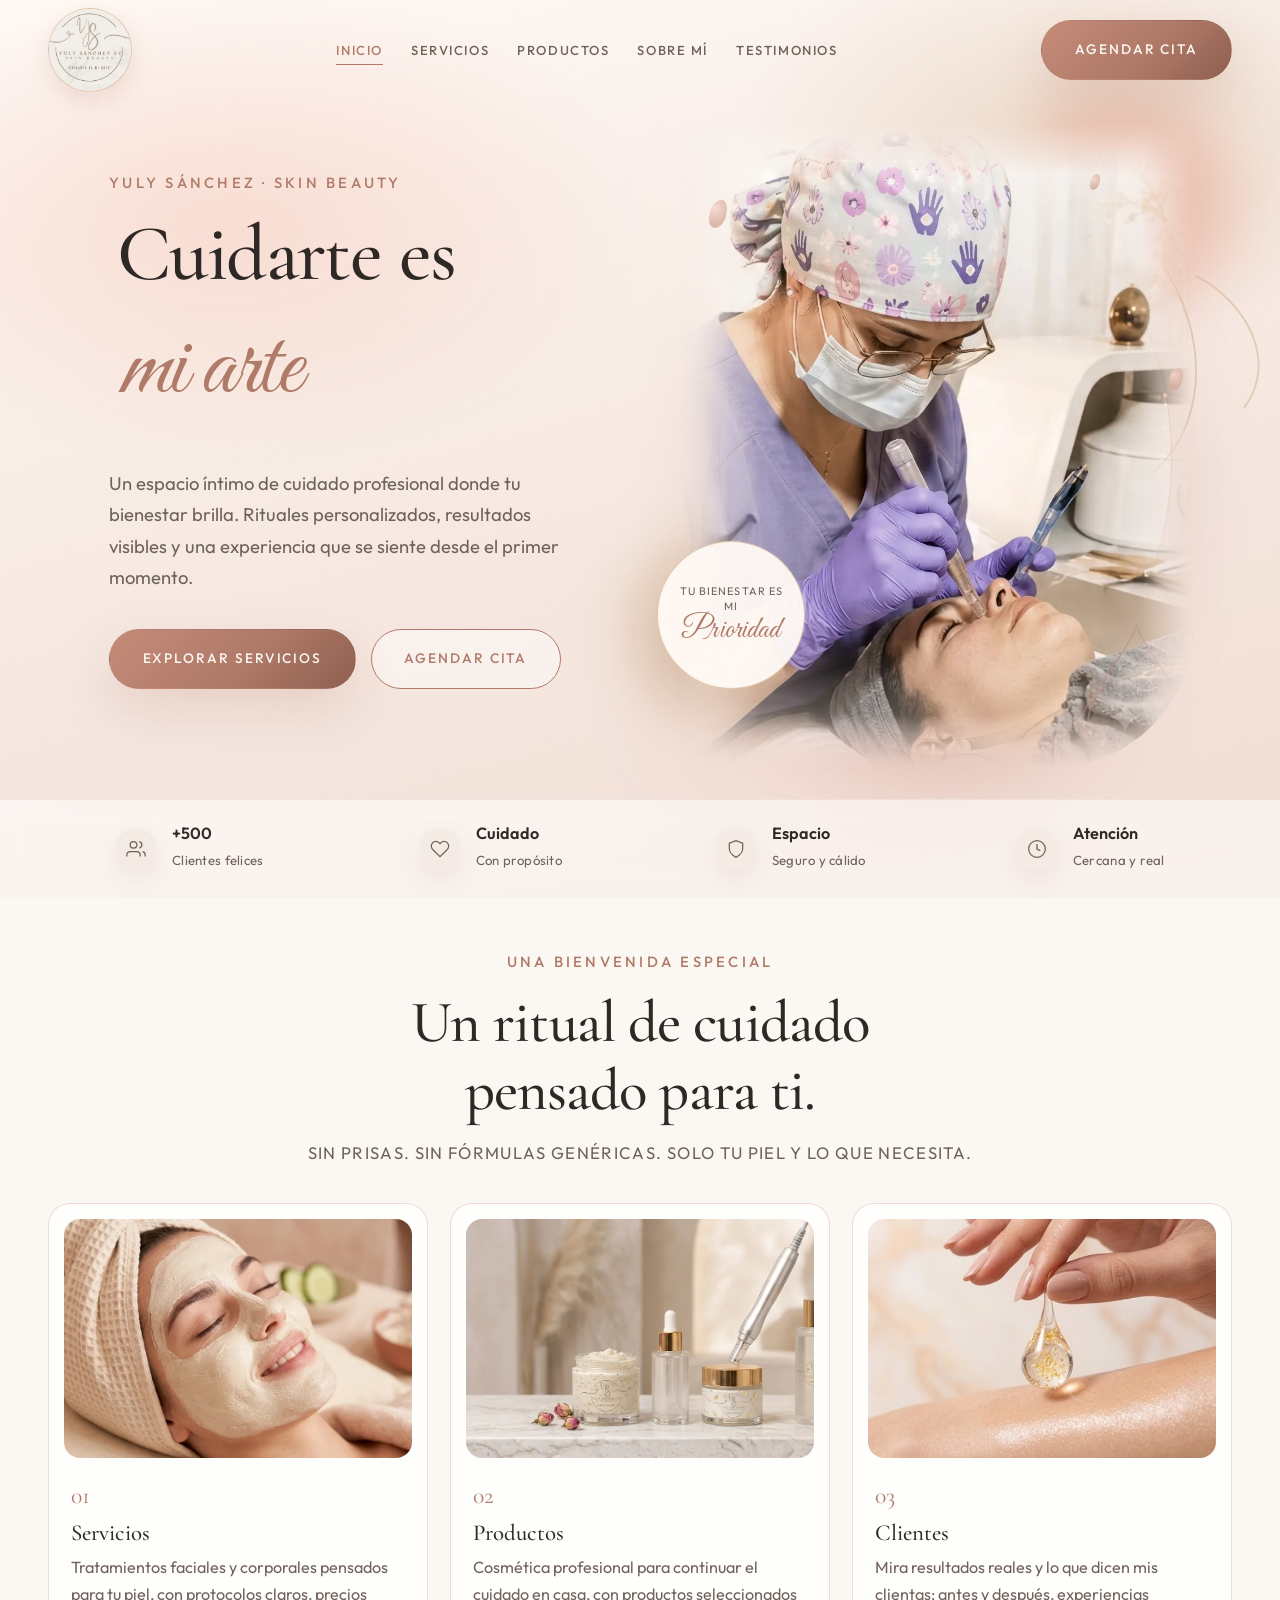
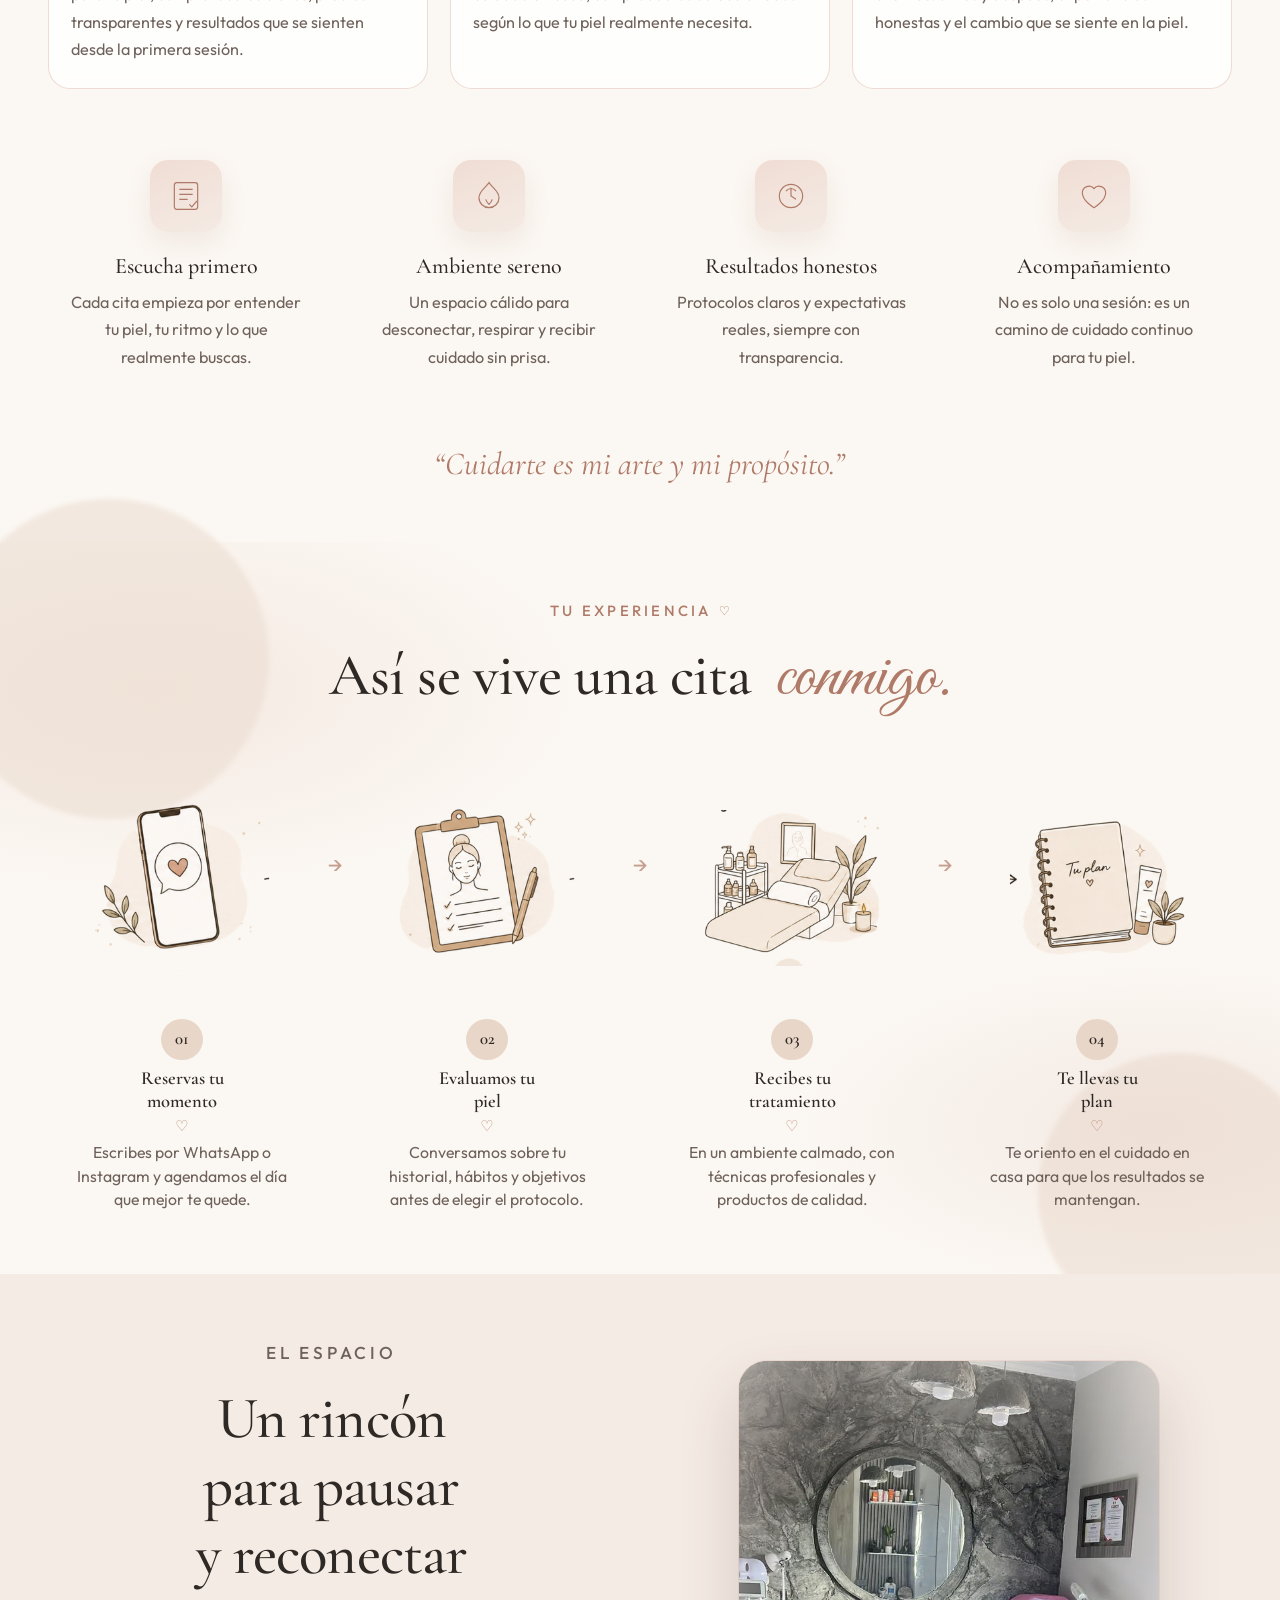
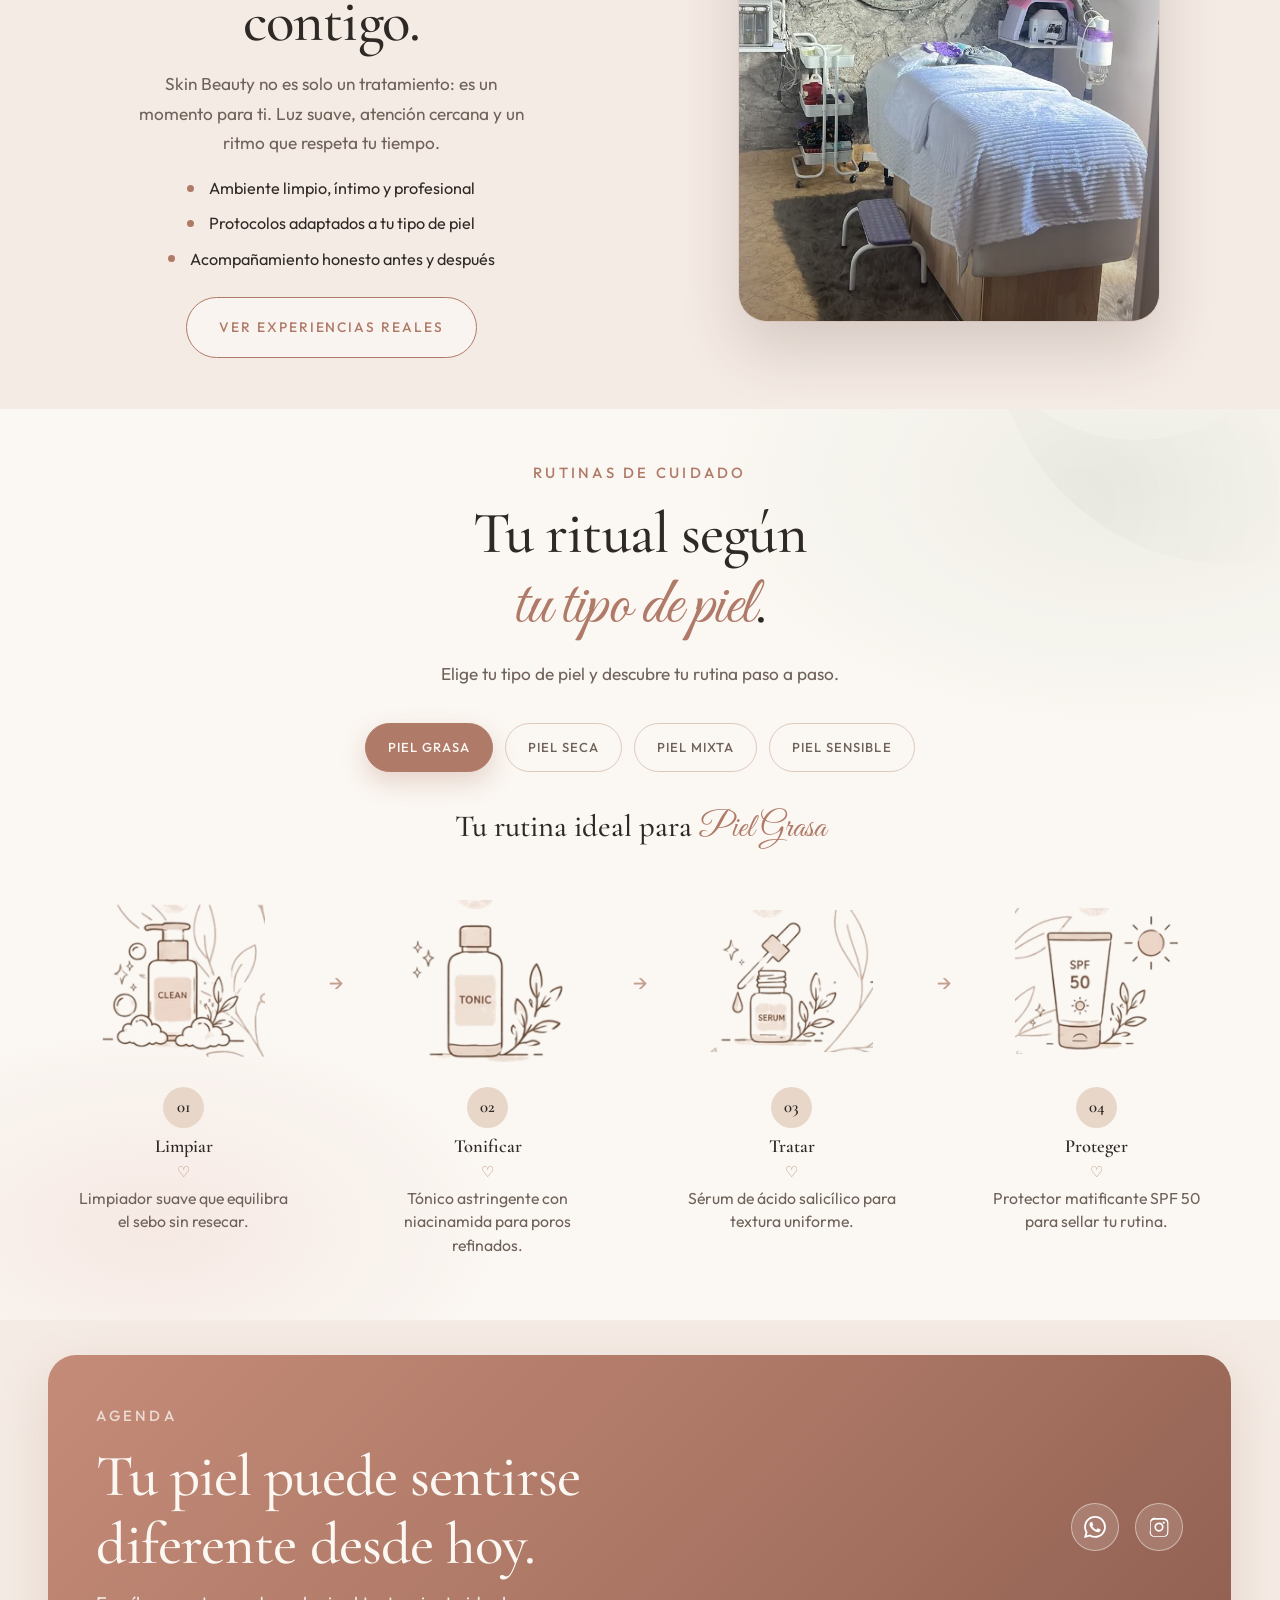
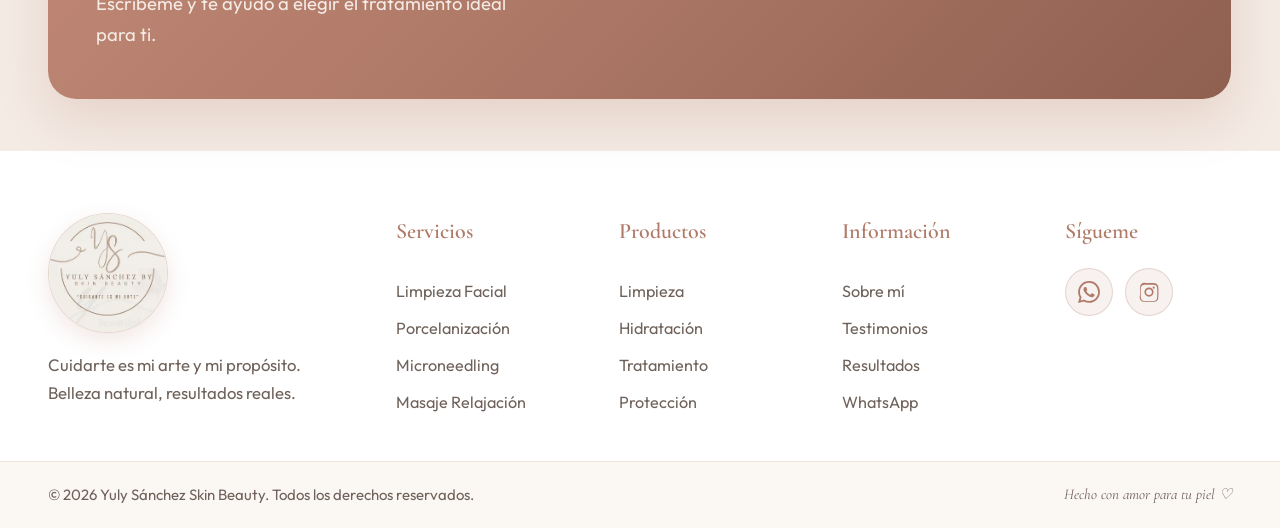
==== index.html @ f935b3af "Quita Avène del catálogo y reserva solo por WhatsApp o Instagram. Co-authored-by: Cursor <cursoragen" ====
<!DOCTYPE html>
<html lang="es">
<head>
  <meta charset="UTF-8" />
  <meta name="viewport" content="width=device-width, initial-scale=1.0" />
  <title>Yuly Sánchez Skin Beauty</title>
  <meta name="description" content="Cuida tu piel, resalta tu belleza natural. Tratamientos profesionales y productos de skincare en Medellín." />
  <link rel="icon" type="image/png" href="assets/brand/favicon.png" />
  <link rel="apple-touch-icon" href="assets/brand/favicon.png" />
  <link rel="preconnect" href="https://fonts.googleapis.com" />
  <link rel="preconnect" href="https://fonts.gstatic.com" crossorigin />
  <link href="https://fonts.googleapis.com/css2?family=Cormorant+Garamond:ital,wght@0,400;0,500;0,600;0,700;1,400;1,500;1,600&family=Great+Vibes&family=Outfit:wght@300;400;500;600&display=swap" rel="stylesheet" />
  <link rel="stylesheet" href="styles.css" />
</head>
<body data-active-page="inicio">
  <!-- NAV -->
  <header class="header" id="header">
    <div class="container header__inner">
      <a href="#inicio" class="logo" aria-label="Yuly Sánchez by Skin Beauty">
        <span class="logo__circle">
          <img class="logo__img" src="assets/brand/logo-ys.webp" alt="Yuly Sánchez by Skin Beauty — Cuidarte es mi arte" width="220" height="220" />
        </span>
      </a>

      <nav class="nav" id="nav" aria-label="Principal">
        <a href="#inicio" data-nav="inicio" class="is-active">Inicio</a>
        <a href="#servicios" data-nav="servicios">Servicios</a>
        <a href="#productos" data-nav="productos">Productos</a>
        <a href="#sobre-mi" data-nav="sobre-mi">Sobre mí</a>
        <a href="#testimonios" data-nav="testimonios">Testimonios</a>
      </nav>

      <a href="https://wa.link/ms8v5z" class="btn btn--primary header__cta" target="_blank" rel="noopener noreferrer">Agendar cita</a>

      <button class="nav-toggle" id="navToggle" aria-label="Abrir menú" aria-expanded="false">
        <span></span><span></span><span></span>
      </button>
    </div>
  </header>

  <main>
    <!-- INICIO (solo bienvenida) -->
    <section class="hero page-panel is-active" id="inicio" data-page="inicio">
      <div class="hero__bg" aria-hidden="true"></div>
      <div class="container hero__grid">
        <div class="hero__content reveal">
          <p class="eyebrow">Yuly Sánchez · Skin Beauty</p>
          <h1>Cuidarte es<br /><em class="hero__script">mi arte</em></h1>
          <p class="hero__lead">
            Un espacio íntimo de cuidado profesional donde tu bienestar
            brilla. Rituales personalizados, resultados visibles y una
            experiencia que se siente desde el primer momento.
          </p>
          <div class="hero__actions">
            <a href="#servicios" class="btn btn--primary" data-nav="servicios">Explorar servicios</a>
            <a href="https://wa.link/ms8v5z" class="btn btn--outline" target="_blank" rel="noopener noreferrer">Agendar cita</a>
          </div>
        </div>
        <div class="hero__visual reveal reveal--delay">
          <div class="hero__orb hero__orb--1" aria-hidden="true"></div>
          <div class="hero__orb hero__orb--2" aria-hidden="true"></div>
          <div class="hero__glow" aria-hidden="true"></div>
          <div class="hero__frame">
            <img
              src="assets/inicio/hero-tratamiento.webp"
              alt="Tratamiento facial profesional en Skin Beauty"
              width="900"
              height="1100"
            />
            <div class="hero__fade" aria-hidden="true"></div>
            <div class="hero__shine" aria-hidden="true"></div>
            <div class="hero__floral" aria-hidden="true"></div>
          </div>
          <div class="hero__float-card">
            <span>Tu bienestar es mi</span>
            <strong>Prioridad</strong>
          </div>
          <span class="hero__petal hero__petal--1" aria-hidden="true"></span>
          <span class="hero__petal hero__petal--2" aria-hidden="true"></span>
          <span class="hero__petal hero__petal--3" aria-hidden="true"></span>
          <span class="hero__petal hero__petal--4" aria-hidden="true"></span>
        </div>
      </div>

      <div class="trust-bar">
        <div class="container trust-bar__grid">
          <div class="trust-item">
            <span class="trust-item__icon" aria-hidden="true">
              <svg viewBox="0 0 24 24" fill="none" stroke="currentColor" stroke-width="1.5"><path d="M17 21v-2a4 4 0 0 0-4-4H5a4 4 0 0 0-4 4v2"/><circle cx="9" cy="7" r="4"/><path d="M23 21v-2a4 4 0 0 0-3-3.87M16 3.13a4 4 0 0 1 0 7.75"/></svg>
            </span>
            <div>
              <strong>+500</strong>
              <span>Clientes felices</span>
            </div>
          </div>
          <div class="trust-item">
            <span class="trust-item__icon" aria-hidden="true">
              <svg viewBox="0 0 24 24" fill="none" stroke="currentColor" stroke-width="1.5"><path d="M20.84 4.61a5.5 5.5 0 0 0-7.78 0L12 5.67l-1.06-1.06a5.5 5.5 0 0 0-7.78 7.78l1.06 1.06L12 21.23l7.78-7.78 1.06-1.06a5.5 5.5 0 0 0 0-7.78z"/></svg>
            </span>
            <div>
              <strong>Cuidado</strong>
              <span>Con propósito</span>
            </div>
          </div>
          <div class="trust-item">
            <span class="trust-item__icon" aria-hidden="true">
              <svg viewBox="0 0 24 24" fill="none" stroke="currentColor" stroke-width="1.5"><path d="M12 22s8-4 8-10V5l-8-3-8 3v7c0 6 8 10 8 10z"/></svg>
            </span>
            <div>
              <strong>Espacio</strong>
              <span>Seguro y cálido</span>
            </div>
          </div>
          <div class="trust-item">
            <span class="trust-item__icon" aria-hidden="true">
              <svg viewBox="0 0 24 24" fill="none" stroke="currentColor" stroke-width="1.5"><circle cx="12" cy="12" r="10"/><path d="M12 6v6l4 2"/></svg>
            </span>
            <div>
              <strong>Atención</strong>
              <span>Cercana y real</span>
            </div>
          </div>
        </div>
      </div>
    </section>

    <!-- INICIO: bienvenida / valores -->
    <section class="section why page-panel is-active" id="promesa" data-page="inicio">
      <div class="container">
        <div class="section__head reveal">
          <p class="eyebrow">Una bienvenida especial</p>
          <h2>Un ritual de cuidado<br />pensado para ti.</h2>
          <p class="section__sub">Sin prisas. Sin fórmulas genéricas. Solo tu piel y lo que necesita.</p>
        </div>

        <div class="home-invite reveal">
          <a href="#servicios" class="home-invite__card" data-nav="servicios">
            <div class="home-invite__media">
              <img src="assets/inicio/card-servicios.webp" alt="Tratamiento facial profesional" loading="lazy" />
            </div>
            <span class="home-invite__label">01</span>
            <h3>Servicios</h3>
            <p>Tratamientos faciales y corporales pensados para tu piel, con protocolos claros, precios transparentes y resultados que se sienten desde la primera sesión.</p>
          </a>
          <a href="#productos" class="home-invite__card" data-nav="productos">
            <div class="home-invite__media">
              <img src="assets/inicio/card-productos.webp" alt="Productos y cosmética profesional" loading="lazy" />
            </div>
            <span class="home-invite__label">02</span>
            <h3>Productos</h3>
            <p>Cosmética profesional para continuar el cuidado en casa, con productos seleccionados según lo que tu piel realmente necesita.</p>
          </a>
          <a href="#testimonios" class="home-invite__card" data-nav="testimonios">
            <div class="home-invite__media">
              <img src="assets/inicio/card-clientes.webp" alt="Resultados y cuidado en la piel de mis clientas" loading="lazy" />
            </div>
            <span class="home-invite__label">03</span>
            <h3>Clientes</h3>
            <p>Mira resultados reales y lo que dicen mis clientas: antes y después, experiencias honestas y el cambio que se siente en la piel.</p>
          </a>
        </div>

        <div class="why__grid">
          <article class="why-card reveal">
            <div class="why-card__icon">
              <svg viewBox="0 0 48 48" fill="none" stroke="currentColor" stroke-width="1.4"><rect x="10" y="8" width="28" height="32" rx="3"/><path d="M16 16h16M16 22h16M16 28h10"/><path d="M28 34l3 3 6-7"/></svg>
            </div>
            <h3>Escucha primero</h3>
            <p>Cada cita empieza por entender tu piel, tu ritmo y lo que realmente buscas.</p>
          </article>
          <article class="why-card reveal">
            <div class="why-card__icon">
              <svg viewBox="0 0 48 48" fill="none" stroke="currentColor" stroke-width="1.4"><path d="M24 8c-4 6-12 10-12 18a12 12 0 0 0 24 0c0-8-8-12-12-18z"/><path d="M20 28c1 3 3 5 4 6 1-1 3-3 4-6"/></svg>
            </div>
            <h3>Ambiente sereno</h3>
            <p>Un espacio cálido para desconectar, respirar y recibir cuidado sin prisa.</p>
          </article>
          <article class="why-card reveal">
            <div class="why-card__icon">
              <svg viewBox="0 0 48 48" fill="none" stroke="currentColor" stroke-width="1.4"><circle cx="24" cy="24" r="14"/><path d="M24 14v10l6 4"/><path d="M18 18c2-2 4-3 6-3s4 1 6 3"/></svg>
            </div>
            <h3>Resultados honestos</h3>
            <p>Protocolos claros y expectativas reales, siempre con transparencia.</p>
          </article>
          <article class="why-card reveal">
            <div class="why-card__icon">
              <svg viewBox="0 0 48 48" fill="none" stroke="currentColor" stroke-width="1.4"><path d="M24 38s-14-8-14-18a8 8 0 0 1 14-5 8 8 0 0 1 14 5c0 10-14 18-14 18z"/></svg>
            </div>
            <h3>Acompañamiento</h3>
            <p>No es solo una sesión: es un camino de cuidado continuo para tu piel.</p>
          </article>
        </div>

        <blockquote class="why__quote reveal">
          “Cuidarte es mi arte y mi propósito.”
        </blockquote>
      </div>
    </section>

    <!-- INICIO: cómo funciona -->
    <section class="section experience page-panel is-active" id="experiencia" data-page="inicio">
      <div class="experience__blob experience__blob--1" aria-hidden="true"></div>
      <div class="experience__blob experience__blob--2" aria-hidden="true"></div>
      <div class="container">
        <div class="experience__head reveal">
          <p class="eyebrow experience__eyebrow">Tu experiencia <span aria-hidden="true">♡</span></p>
          <h2>Así se vive una cita <em class="experience__script">conmigo.</em></h2>
        </div>

        <div class="experience__steps reveal" role="list">
          <article class="experience-step" role="listitem">
            <div class="experience-step__visual">
                  <img src="assets/experiencia/paso-01-reservas.webp?v=8" alt="" loading="lazy" />
            </div>
            <span class="experience-step__num">01</span>
            <h3>Reservas tu momento</h3>
            <span class="experience-step__heart" aria-hidden="true">♡</span>
            <p>Escribes por WhatsApp o Instagram y agendamos el día que mejor te quede.</p>
          </article>

          <div class="experience-step__arrow" aria-hidden="true">→</div>

          <article class="experience-step" role="listitem">
            <div class="experience-step__visual">
                  <img src="assets/experiencia/paso-02-evaluamos.webp?v=8" alt="" loading="lazy" />
            </div>
            <span class="experience-step__num">02</span>
            <h3>Evaluamos tu piel</h3>
            <span class="experience-step__heart" aria-hidden="true">♡</span>
            <p>Conversamos sobre tu historial, hábitos y objetivos antes de elegir el protocolo.</p>
          </article>

          <div class="experience-step__arrow" aria-hidden="true">→</div>

          <article class="experience-step" role="listitem">
            <div class="experience-step__visual">
                  <img src="assets/experiencia/paso-03-tratamiento.webp?v=8" alt="" loading="lazy" />
            </div>
            <span class="experience-step__num">03</span>
            <h3>Recibes tu tratamiento</h3>
            <span class="experience-step__heart" aria-hidden="true">♡</span>
            <p>En un ambiente calmado, con técnicas profesionales y productos de calidad.</p>
          </article>

          <div class="experience-step__arrow" aria-hidden="true">→</div>

          <article class="experience-step" role="listitem">
            <div class="experience-step__visual">
                  <img src="assets/experiencia/paso-04-plan.webp?v=8" alt="" loading="lazy" />
            </div>
            <span class="experience-step__num">04</span>
            <h3>Te llevas tu plan</h3>
            <span class="experience-step__heart" aria-hidden="true">♡</span>
            <p>Te oriento en el cuidado en casa para que los resultados se mantengan.</p>
          </article>
        </div>
      </div>
    </section>

    <!-- INICIO: atmósfera -->
    <section class="section home-atmosphere page-panel is-active" id="atmosfera" data-page="inicio">
      <div class="container home-atmosphere__grid">
        <div class="home-atmosphere__content reveal">
          <p class="eyebrow">El espacio</p>
          <h2>Un rincón para pausar<br />y reconectar contigo.</h2>
          <p>
            Skin Beauty no es solo un tratamiento: es un momento para ti.
            Luz suave, atención cercana y un ritmo que respeta tu tiempo.
          </p>
          <ul class="home-atmosphere__list">
            <li>Ambiente limpio, íntimo y profesional</li>
            <li>Protocolos adaptados a tu tipo de piel</li>
            <li>Acompañamiento honesto antes y después</li>
          </ul>
          <a href="#testimonios" class="btn btn--outline" data-nav="testimonios">Ver experiencias reales</a>
        </div>
        <div class="home-atmosphere__visual reveal">
          <img
            src="assets/inicio/atmosfera-espacio.webp"
            alt="Cabina de tratamientos Skin Beauty"
            loading="lazy"
          />
          <span class="home-atmosphere__fade" aria-hidden="true"></span>
        </div>
      </div>
    </section>

    <!-- INICIO: rutinas por tipo de piel -->
    <section class="section routines page-panel is-active" id="rutinas" data-page="inicio">
      <div class="container">
        <div class="section__head section__head--center reveal">
          <p class="eyebrow">Rutinas de cuidado</p>
          <h2>Tu ritual según<br /><em>tu tipo de piel</em>.</h2>
          <p class="routines__intro">Elige tu tipo de piel y descubre tu rutina paso a paso.</p>
        </div>

        <div class="routine-tabs reveal" role="tablist" aria-label="Tipos de piel" id="routineTabs">
          <button class="routine-tab is-active" type="button" role="tab" id="tab-grasa" aria-controls="panel-grasa" aria-selected="true" data-routine="grasa">Piel grasa</button>
          <button class="routine-tab" type="button" role="tab" id="tab-seca" aria-controls="panel-seca" aria-selected="false" data-routine="seca">Piel seca</button>
          <button class="routine-tab" type="button" role="tab" id="tab-mixta" aria-controls="panel-mixta" aria-selected="false" data-routine="mixta">Piel mixta</button>
          <button class="routine-tab" type="button" role="tab" id="tab-sensible" aria-controls="panel-sensible" aria-selected="false" data-routine="sensible">Piel sensible</button>
        </div>

        <div class="routine-panels" id="routinePanels">
          <div class="routine-panel is-active" id="panel-grasa" role="tabpanel" aria-labelledby="tab-grasa" data-routine="grasa">
            <p class="routine-flow__head">Tu rutina ideal para <em>Piel Grasa</em></p>
            <div class="experience__steps" role="list">
              <article class="experience-step" role="listitem">
                <div class="experience-step__visual">
                  <img src="assets/rutinas/piel-grasa/01-limpiar.webp?v=3" alt="" loading="lazy" />
                </div>
                <span class="experience-step__num">01</span>
                <h3>Limpiar</h3>
                <span class="experience-step__heart" aria-hidden="true">♡</span>
                <p>Limpiador suave que equilibra el sebo sin resecar.</p>
              </article>
              <div class="experience-step__arrow" aria-hidden="true">→</div>
              <article class="experience-step" role="listitem">
                <div class="experience-step__visual">
                  <img src="assets/rutinas/piel-grasa/02-tonificar.webp?v=3" alt="" loading="lazy" />
                </div>
                <span class="experience-step__num">02</span>
                <h3>Tonificar</h3>
                <span class="experience-step__heart" aria-hidden="true">♡</span>
                <p>Tónico astringente con niacinamida para poros refinados.</p>
              </article>
              <div class="experience-step__arrow" aria-hidden="true">→</div>
              <article class="experience-step" role="listitem">
                <div class="experience-step__visual">
                  <img src="assets/rutinas/piel-grasa/03-tratar.webp?v=3" alt="" loading="lazy" />
                </div>
                <span class="experience-step__num">03</span>
                <h3>Tratar</h3>
                <span class="experience-step__heart" aria-hidden="true">♡</span>
                <p>Sérum de ácido salicílico para textura uniforme.</p>
              </article>
              <div class="experience-step__arrow" aria-hidden="true">→</div>
              <article class="experience-step" role="listitem">
                <div class="experience-step__visual">
                  <img src="assets/rutinas/piel-grasa/04-proteger.webp?v=3" alt="" loading="lazy" />
                </div>
                <span class="experience-step__num">04</span>
                <h3>Proteger</h3>
                <span class="experience-step__heart" aria-hidden="true">♡</span>
                <p>Protector matificante SPF 50 para sellar tu rutina.</p>
              </article>
            </div>
          </div>

          <div class="routine-panel" id="panel-seca" role="tabpanel" aria-labelledby="tab-seca" data-routine="seca" hidden>
            <p class="routine-flow__head">Tu rutina ideal para <em>Piel Seca</em></p>
            <div class="experience__steps" role="list">
              <article class="experience-step" role="listitem">
                <div class="experience-step__visual">
                  <img src="assets/rutinas/piel-seca/01-limpiar.webp?v=3" alt="" loading="lazy" />
                </div>
                <span class="experience-step__num">01</span>
                <h3>Limpiar</h3>
                <span class="experience-step__heart" aria-hidden="true">♡</span>
                <p>Limpiador cremoso hidratante para no resecar la piel.</p>
              </article>
              <div class="experience-step__arrow" aria-hidden="true">→</div>
              <article class="experience-step" role="listitem">
                <div class="experience-step__visual">
                  <img src="assets/rutinas/piel-seca/02-tonificar.webp?v=3" alt="" loading="lazy" />
                </div>
                <span class="experience-step__num">02</span>
                <h3>Tonificar</h3>
                <span class="experience-step__heart" aria-hidden="true">♡</span>
                <p>Tónico sin alcohol con aloe vera y glicerina para calmar y reponer.</p>
              </article>
              <div class="experience-step__arrow" aria-hidden="true">→</div>
              <article class="experience-step" role="listitem">
                <div class="experience-step__visual">
                  <img src="assets/rutinas/piel-seca/03-tratar.webp?v=3" alt="" loading="lazy" />
                </div>
                <span class="experience-step__num">03</span>
                <h3>Tratar</h3>
                <span class="experience-step__heart" aria-hidden="true">♡</span>
                <p>Sérum de ácido hialurónico y aceites nutritivos para hidratación profunda.</p>
              </article>
              <div class="experience-step__arrow" aria-hidden="true">→</div>
              <article class="experience-step" role="listitem">
                <div class="experience-step__visual">
                  <img src="assets/rutinas/piel-seca/04-proteger.webp?v=3" alt="" loading="lazy" />
                </div>
                <span class="experience-step__num">04</span>
                <h3>Proteger</h3>
                <span class="experience-step__heart" aria-hidden="true">♡</span>
                <p>Protector solar hidratante con manteca de karité para sellar tu rutina.</p>
              </article>
            </div>
          </div>

          <div class="routine-panel" id="panel-mixta" role="tabpanel" aria-labelledby="tab-mixta" data-routine="mixta" hidden>
            <p class="routine-flow__head">Tu rutina ideal para <em>Piel Mixta</em></p>
            <div class="experience__steps" role="list">
              <article class="experience-step" role="listitem">
                <div class="experience-step__visual">
                  <img src="assets/rutinas/piel-mixta/01-limpiar.webp?v=3" alt="" loading="lazy" />
                </div>
                <span class="experience-step__num">01</span>
                <h3>Limpiar</h3>
                <span class="experience-step__heart" aria-hidden="true">♡</span>
                <p>Limpiador en gel equilibrante que controla el sebo en la zona T sin resecar.</p>
              </article>
              <div class="experience-step__arrow" aria-hidden="true">→</div>
              <article class="experience-step" role="listitem">
                <div class="experience-step__visual">
                  <img src="assets/rutinas/piel-mixta/02-tonificar.webp?v=3" alt="" loading="lazy" />
                </div>
                <span class="experience-step__num">02</span>
                <h3>Tonificar</h3>
                <span class="experience-step__heart" aria-hidden="true">♡</span>
                <p>Tónico astringente ligero con extractos de hamamelis y pepino para refinar los poros.</p>
              </article>
              <div class="experience-step__arrow" aria-hidden="true">→</div>
              <article class="experience-step" role="listitem">
                <div class="experience-step__visual">
                  <img src="assets/rutinas/piel-mixta/03-tratar.webp?v=3" alt="" loading="lazy" />
                </div>
                <span class="experience-step__num">03</span>
                <h3>Tratar</h3>
                <span class="experience-step__heart" aria-hidden="true">♡</span>
                <p>Sérum equilibrante con niacinamida para textura uniforme y control de brillos.</p>
              </article>
              <div class="experience-step__arrow" aria-hidden="true">→</div>
              <article class="experience-step" role="listitem">
                <div class="experience-step__visual">
                  <img src="assets/rutinas/piel-mixta/04-proteger.webp?v=3" alt="" loading="lazy" />
                </div>
                <span class="experience-step__num">04</span>
                <h3>Proteger y equilibrar</h3>
                <span class="experience-step__heart" aria-hidden="true">♡</span>
                <p>Gel-crema fluido hidratante con SPF 30 ligero para un acabado cómodo y matificado.</p>
              </article>
            </div>
          </div>

          <div class="routine-panel" id="panel-sensible" role="tabpanel" aria-labelledby="tab-sensible" data-routine="sensible" hidden>
            <p class="routine-flow__head">Tu rutina ideal para <em>Piel Sensible</em></p>
            <div class="experience__steps" role="list">
              <article class="experience-step" role="listitem">
                <div class="experience-step__visual">
                  <img src="assets/rutinas/piel-sensible/01-limpiar.webp?v=3" alt="" loading="lazy" />
                </div>
                <span class="experience-step__num">01</span>
                <h3>Limpiar</h3>
                <span class="experience-step__heart" aria-hidden="true">♡</span>
                <p>Limpiador en crema suave y calmante que limpia sin alterar la barrera cutánea.</p>
              </article>
              <div class="experience-step__arrow" aria-hidden="true">→</div>
              <article class="experience-step" role="listitem">
                <div class="experience-step__visual">
                  <img src="assets/rutinas/piel-sensible/02-tonificar.webp?v=3" alt="" loading="lazy" />
                </div>
                <span class="experience-step__num">02</span>
                <h3>Tonificar</h3>
                <span class="experience-step__heart" aria-hidden="true">♡</span>
                <p>Tónico suave sin alcohol con manzanilla y agua de rosas para calmar y reequilibrar.</p>
              </article>
              <div class="experience-step__arrow" aria-hidden="true">→</div>
              <article class="experience-step" role="listitem">
                <div class="experience-step__visual">
                  <img src="assets/rutinas/piel-sensible/03-tratar.webp?v=3" alt="" loading="lazy" />
                </div>
                <span class="experience-step__num">03</span>
                <h3>Tratar</h3>
                <span class="experience-step__heart" aria-hidden="true">♡</span>
                <p>Sérum reparador de barrera con ceramidas y alantoína para calmar el enrojecimiento.</p>
              </article>
              <div class="experience-step__arrow" aria-hidden="true">→</div>
              <article class="experience-step" role="listitem">
                <div class="experience-step__visual">
                  <img src="assets/rutinas/piel-sensible/04-proteger.webp?v=3" alt="" loading="lazy" />
                </div>
                <span class="experience-step__num">04</span>
                <h3>Proteger y nutrir</h3>
                <span class="experience-step__heart" aria-hidden="true">♡</span>
                <p>Crema hidratante mineral suave con SPF 30 ligero, sin irritación y con protección.</p>
              </article>
            </div>
          </div>
        </div>
      </div>
    </section>

    <!-- INICIO: cita CTA -->
    <section class="section home-cta page-panel is-active" id="inicio-cita" data-page="inicio">
      <div class="container home-cta__box reveal">
        <div>
          <p class="eyebrow">Agenda</p>
          <h2>Tu piel puede sentirse<br />diferente desde hoy.</h2>
          <p>Escríbeme y te ayudo a elegir el tratamiento ideal para ti.</p>
        </div>
        <div class="home-cta__actions">
          <a
            href="https://wa.link/ms8v5z"
            class="social-icon social-icon--light"
            target="_blank"
            rel="noopener noreferrer"
            aria-label="WhatsApp 322 395 9876"
          >
            <svg viewBox="0 0 24 24" aria-hidden="true"><path fill="currentColor" d="M20.52 3.48A11.86 11.86 0 0 0 12.04 0C5.5 0 .16 5.34.16 11.9c0 2.1.55 4.15 1.6 5.96L0 24l6.3-1.65a11.9 11.9 0 0 0 5.74 1.46h.01c6.54 0 11.88-5.34 11.88-11.9 0-3.18-1.24-6.17-3.41-8.43ZM12.05 21.8h-.01a9.9 9.9 0 0 1-5.04-1.38l-.36-.21-3.74.98 1-3.64-.24-.37a9.86 9.86 0 0 1-1.51-5.26c0-5.45 4.44-9.88 9.9-9.88 2.64 0 5.13 1.03 7 2.9a9.82 9.82 0 0 1 2.9 6.99c0 5.45-4.44 9.87-9.9 9.87Zm5.42-7.4c-.3-.15-1.76-.87-2.03-.97-.27-.1-.47-.15-.67.15-.2.3-.77.97-.94 1.17-.17.2-.35.22-.64.07-.3-.15-1.25-.46-2.38-1.47-.88-.78-1.47-1.75-1.64-2.04-.17-.3-.02-.46.13-.6.13-.13.3-.35.44-.52.15-.17.2-.3.3-.5.1-.2.05-.37-.02-.52-.08-.15-.67-1.61-.92-2.2-.24-.58-.49-.5-.67-.51h-.57c-.2 0-.52.07-.8.37-.27.3-1.04 1.02-1.04 2.48s1.07 2.88 1.22 3.08c.15.2 2.1 3.2 5.08 4.49.71.3 1.26.49 1.69.62.71.23 1.36.2 1.87.12.57-.09 1.76-.72 2.01-1.41.25-.7.25-1.29.17-1.41-.07-.13-.27-.2-.57-.35Z"/></svg>
          </a>
          <a
            href="https://www.instagram.com/yulysanchez_skinbeauty?igsh=NTQxcW8ybnJldWpq"
            class="social-icon social-icon--light"
            target="_blank"
            rel="noopener noreferrer"
            aria-label="Instagram"
          >
            <svg viewBox="0 0 24 24" aria-hidden="true"><path fill="currentColor" d="M12 2.2c3.2 0 3.6 0 4.9.1 1.2.1 1.9.2 2.4.4.6.2 1 .5 1.5 1 .4.4.7.9 1 1.5.2.5.4 1.2.4 2.4.1 1.3.1 1.7.1 4.9s0 3.6-.1 4.9c-.1 1.2-.2 1.9-.4 2.4-.2.6-.5 1-1 1.5-.4.4-.9.7-1.5 1-.5.2-1.2.4-2.4.4-1.3.1-1.7.1-4.9.1s-3.6 0-4.9-.1c-1.2-.1-1.9-.2-2.4-.4-.6-.2-1-.5-1.5-1-.4-.4-.7-.9-1-1.5-.2-.5-.4-1.2-.4-2.4C2.2 15.6 2.2 15.2 2.2 12s0-3.6.1-4.9c.1-1.2.2-1.9.4-2.4.2-.6.5-1 1-1.5.4-.4.9-.7 1.5-1 .5-.2 1.2-.4 2.4-.4C8.4 2.2 8.8 2.2 12 2.2Zm0 1.8c-3.2 0-3.5 0-4.8.1-1 .1-1.6.2-1.9.4-.5.2-.8.4-1.1.7-.3.3-.5.6-.7 1.1-.2.4-.3.9-.4 1.9-.1 1.2-.1 1.6-.1 4.8s0 3.5.1 4.8c.1 1 .2 1.6.4 1.9.2.5.4.8.7 1.1.3.3.6.5 1.1.7.4.2.9.3 1.9.4 1.2.1 1.6.1 4.8.1s3.5 0 4.8-.1c1-.1 1.6-.2 1.9-.4.5-.2.8-.4 1.1-.7.3-.3.5-.6.7-1.1.2-.4.3-.9.4-1.9.1-1.2.1-1.6.1-4.8s0-3.5-.1-4.8c-.1-1-.2-1.6-.4-1.9-.2-.5-.4-.8-.7-1.1-.3-.3-.6-.5-1.1-.7-.4-.2-.9-.3-1.9-.4-1.2-.1-1.6-.1-4.8-.1Zm0 3.1a5 5 0 1 1 0 10 5 5 0 0 1 0-10Zm0 8.2a3.2 3.2 0 1 0 0-6.4 3.2 3.2 0 0 0 0 6.4Zm6.3-8.4a1.2 1.2 0 1 1-2.3 0 1.2 1.2 0 0 1 2.3 0Z"/></svg>
          </a>
        </div>
      </div>
    </section>

    <!-- SERVICIOS -->
    <section class="section services page-panel" id="servicios" data-page="servicios">
      <div class="container">
        <div class="section__head section__head--center reveal">
          <p class="eyebrow">Servicios</p>
          <h2>Tu piel, <em>mi especialidad</em>.</h2>
          <p class="section__sub">Elige el tratamiento ideal para tu piel.</p>
        </div>

        <div class="services-carousel reveal" id="servicesCarousel">
          <button class="services-carousel__nav services-carousel__nav--prev" type="button" aria-label="Anterior">‹</button>

          <div class="services-carousel__viewport">
            <div class="services-carousel__track" id="servicesTrack">
              <article class="service-card" data-index="0">
                <div class="service-card__media">
                  <img src="assets/servicios/limpieza-facial-profunda.webp" alt="Limpieza Facial Profunda" loading="lazy" />
                </div>
                <div class="service-card__body">
                  <h3>Limpieza Facial Profunda</h3>
                  <p>Ideal para desobstruir poros, renovar y equilibrar el rostro. Incluye extracción cuidadosa, limpieza a profundidad e hidratación final para dejar la piel más limpia, fresca y cómoda desde la primera sesión.</p>
                  <span class="service-card__price">$80.000</span>
                </div>
              </article>

              <article class="service-card" data-index="1">
                <div class="service-card__media service-card__media--gallery" data-gallery>
                  <div class="service-card__gallery">
                    <img class="is-active" src="assets/servicios/limpieza-premium-resultado-1.webp" alt="Resultados Limpieza Facial Premium 1" loading="lazy" />
                    <img src="assets/servicios/limpieza-premium-resultado-2.webp" alt="Resultados Limpieza Facial Premium 2" loading="lazy" />
                  </div>
                </div>
                <div class="service-card__body">
                  <h3>Limpieza Facial Premium</h3>
                  <p>Un protocolo premium de limpieza, hidratación y glow pensado para pieles que buscan un resultado más visible. Combina cuidado profundo con activos que aportan luminosidad, suavidad y una sensación de piel renovada y radiante.</p>
                  <span class="service-card__price">$130.000</span>
                </div>
              </article>

              <article class="service-card" data-index="2">
                <div class="service-card__media">
                  <img src="assets/servicios/limpieza-acne.webp" alt="Sesión Limpieza Facial Acné" loading="lazy" />
                </div>
                <div class="service-card__body">
                  <h3>Sesión Limpieza Facial Acné</h3>
                  <p>Especial para pieles con brotes, inflamación o tendencia acneica. Limpia a profundidad, calma la zona, ayuda a mejorar la textura y reduce impurezas sin resecar, respetando el equilibrio natural de tu piel sensible.</p>
                  <span class="service-card__price">$80.000</span>
                </div>
              </article>

              <article class="service-card" data-index="3">
                <div class="service-card__media">
                  <img src="assets/servicios/limpieza-acne-peeling.webp" alt="Limpieza Facial Acné + Peeling" loading="lazy" />
                </div>
                <div class="service-card__body">
                  <h3>Limpieza Facial Acné + Peeling</h3>
                  <p>Limpieza orientada al acné con peeling controlado para atenuar marcas, unificar el tono y refinar la textura. Ideal si buscas una piel más pareja, menos opaca y con una renovación visible de forma progresiva y segura.</p>
                  <span class="service-card__price">$140.000</span>
                </div>
              </article>

              <article class="service-card" data-index="4">
                <div class="service-card__media">
                  <img src="assets/servicios/porcelanizacion-hidrafacial.webp?v=2" alt="Porcelanización con Hidrafacial" loading="lazy" />
                </div>
                <div class="service-card__body">
                  <h3>Porcelanización con Hidrafacial</h3>
                  <p>Hidrafacial + activos premium para un glow inmediato, hidratación profunda y textura más refinada. Perfecta cuando quieres una piel luminosa, suave al tacto y con aspecto porcelanizado desde la misma sesión.</p>
                  <span class="service-card__price">$180.000</span>
                </div>
              </article>

              <article class="service-card" data-index="5">
                <div class="service-card__media">
                  <img src="assets/servicios/microneedling-principio-activo.webp" alt="Microneedling Principio Activo" loading="lazy" />
                </div>
                <div class="service-card__body">
                  <h3>Microneedling Principio Activo</h3>
                  <p>Estimula la renovación celular y potencia la absorción de activos para mejorar firmeza, textura, poros y signos de cansancio. Un tratamiento regenerador ideal si buscas piel más tersa, uniforme y con mejor calidad a mediano plazo.</p>
                  <span class="service-card__price">$150.000</span>
                </div>
              </article>

              <article class="service-card" data-index="6">
                <div class="service-card__media service-card__media--gallery" data-gallery>
                  <div class="service-card__gallery">
                    <img class="is-active" src="assets/servicios/microneedling-pink-glow-1.webp" alt="Microneedling Pink Glow productos" loading="lazy" />
                    <img src="assets/servicios/microneedling-pink-glow-2.webp" alt="Microneedling Pink Glow tratamiento" loading="lazy" />
                  </div>
                </div>
                <div class="service-card__body">
                  <h3>Microneedling Pink Glow</h3>
                  <p>Microneedling potenciado con Pink Glow o esperma de salmón para revitalizar, hidratar en profundidad y devolver luminosidad. Ideal para pieles apagadas que necesitan un boost de glow, frescura y recuperación visible.</p>
                  <span class="service-card__price">$230.000</span>
                </div>
              </article>

              <article class="service-card" data-index="7">
                <div class="service-card__media service-card__media--gallery" data-gallery>
                  <div class="service-card__gallery">
                    <img class="is-active" src="assets/servicios/limpieza-espalda-1.webp" alt="Limpieza Facial Espalda resultado 1" loading="lazy" />
                    <img src="assets/servicios/limpieza-espalda-2.webp" alt="Limpieza Facial Espalda resultado 2" loading="lazy" />
                  </div>
                </div>
                <div class="service-card__body">
                  <h3>Limpieza Facial Espalda</h3>
                  <p>Limpieza profunda de espalda para puntos negros, textura irregular e impurezas acumuladas. Ayuda a descongestionar, suavizar y mejorar el aspecto de la piel en una zona que suele olvidarse en la rutina diaria de cuidado.</p>
                  <span class="service-card__price">$180.000</span>
                </div>
              </article>

              <article class="service-card" data-index="8">
                <div class="service-card__media">
                  <img src="assets/servicios/masaje-relajacion.webp" alt="Masaje Relajación Completo" loading="lazy" />
                </div>
                <div class="service-card__body">
                  <h3>Masaje Relajación Completo</h3>
                  <p>Libera tensión muscular, reduce el estrés y te regala un momento de calma total para cuerpo y mente. Ideal para desconectar, mejorar la circulación y salir con una sensación de bienestar que también se refleja en el rostro.</p>
                  <span class="service-card__price">$100.000</span>
                </div>
              </article>
            </div>
          </div>

          <button class="services-carousel__nav services-carousel__nav--next" type="button" aria-label="Siguiente">›</button>
        </div>

        <div class="section__cta reveal">
          <a href="https://wa.link/ms8v5z" class="btn btn--primary" target="_blank" rel="noopener noreferrer">Agenda tu cita · 322 395 9876</a>
        </div>
      </div>
    </section>

    <!-- PRODUCTOS -->
    <section class="section products page-panel" id="productos" data-page="productos">
      <div class="container">
        <div class="section__head reveal">
          <p class="eyebrow">Catálogo</p>
          <h2>Catálogo de productos.</h2>
          <p class="section__sub">Productos seleccionados · Filtra por categoría</p>
        </div>

        <div class="products__toolbar reveal">
          <div class="filters" role="tablist" aria-label="Filtrar productos">
            <button class="filter is-active" data-filter="todos" type="button">Todos</button>
            <button class="filter" data-filter="limpieza" type="button">Limpieza</button>
            <button class="filter" data-filter="hidratacion" type="button">Hidratación</button>
            <button class="filter" data-filter="tratamiento" type="button">Tratamiento</button>
            <button class="filter" data-filter="proteccion" type="button">Protección</button>
          </div>
          <label class="search">
            <svg viewBox="0 0 24 24" fill="none" stroke="currentColor" stroke-width="1.6" aria-hidden="true"><circle cx="11" cy="11" r="7"/><path d="M20 20l-3-3"/></svg>
            <input type="search" id="productSearch" placeholder="Buscar producto..." />
          </label>
        </div>

        <div class="products__grid" id="productsGrid" aria-live="polite">
          <p class="products__status">Cargando catálogo…</p>
        </div>

        <div class="section__cta reveal">
          <a href="https://wa.link/ms8v5z" class="btn btn--primary" target="_blank" rel="noopener noreferrer">Consultar por WhatsApp</a>
        </div>
      </div>
    </section>

    <!-- SOBRE MÍ -->
    <section class="section about page-panel" id="sobre-mi" data-page="sobre-mi">
      <div class="container about__grid">
        <div class="about__content reveal">
          <p class="eyebrow">Sobre mí</p>
          <h2>Hola, soy <em>Yuly Sánchez</em></h2>
          <p>
            Soy cosmetóloga y cosmiatra, apasionada por el cuidado de la piel y convencida de que una piel sana es el reflejo del amor propio y el bienestar.
          </p>
          <p>
            Elegí esta profesión porque disfruto acompañar a cada persona en el proceso de descubrir la mejor versión de su piel. Para mí, cada tratamiento va más allá de la estética: es un momento de cuidado, confianza y dedicación, donde cada usuario recibe una atención personalizada según sus necesidades.
          </p>
          <p>
            En mi espacio encontrarás un ambiente cálido, tranquilo y profesional, donde podrás desconectarte de la rutina mientras recibes un servicio pensado especialmente para ti.
          </p>
          <p>
            Cuidarte es mi arte, y será un honor acompañarte en el camino hacia una piel más saludable, luminosa y llena de vida.
          </p>
          <div class="about__signature">
            <strong>Yuly Sánchez</strong>
            <span>Cosmetóloga, Cosmiatra</span>
            <span>Skin Beautiful – Cuidarte es mi arte.</span>
          </div>
          <a href="https://www.instagram.com/yulysanchez_skinbeauty?igsh=NTQxcW8ybnJldWpq" class="btn btn--primary" target="_blank" rel="noopener noreferrer">Sígueme</a>
        </div>
        <div class="about__visual reveal">
          <div class="about__frame">
            <img
              src="assets/sobre-mi/yuly-retrato.webp"
              alt="Yuly Sánchez, cosmetóloga y cosmiatra"
              loading="lazy"
            />
          </div>
        </div>
      </div>
    </section>

    <!-- ANTES Y DESPUÉS (en Testimonios) -->
    <section class="section results page-panel" id="resultados" data-page="testimonios">
      <div class="container results__layout">
        <div class="results__copy reveal">
          <p class="eyebrow">Resultados reales</p>
          <h2>Resultados que se ven<br />y se sienten.</h2>
          <p class="results__lead">Casos reales de mis clientas: cada imagen muestra el antes y el después del tratamiento.</p>
        </div>

        <div class="ba-carousel reveal" id="baCarousel">
          <button class="ba-carousel__nav ba-carousel__nav--prev" type="button" aria-label="Resultado anterior">‹</button>

          <div class="ba-carousel__viewport">
            <div class="ba-carousel__track" id="baCarouselTrack">
              <!-- slides generados en script.js -->
            </div>
          </div>

          <button class="ba-carousel__nav ba-carousel__nav--next" type="button" aria-label="Resultado siguiente">›</button>

          <div class="ba-carousel__meta">
            <p class="ba-carousel__counter" id="baCounter" aria-live="polite">1 / 17</p>
            <div class="dots ba-carousel__dots" id="baDots" aria-label="Paginación de resultados"></div>
          </div>
        </div>
      </div>
    </section>

    <!-- TESTIMONIOS -->
    <section class="section testimonials page-panel" id="testimonios" data-page="testimonios">
      <div class="container">
        <div class="section__head reveal">
          <p class="eyebrow">Amor de mis clientas</p>
          <h2>Lo que dicen mis clientas.</h2>
        </div>

        <div class="testimonials__track reveal" id="testimonialsTrack">
          <article class="testimonial-card">
            <div class="testimonial-card__author">
              <span class="stars" aria-label="5 estrellas">★★★★★</span>
              <strong>Laura Gómez</strong>
            </div>
            <p>“Salí de la cita con la piel luminosa y calmada. Yuly es muy profesional y te explica cada paso con cariño. Me sentí en buenas manos desde el primer mensaje.”</p>
          </article>
          <article class="testimonial-card">
            <div class="testimonial-card__author">
              <span class="stars" aria-label="5 estrellas">★★★★★</span>
              <strong>Mariana Restrepo</strong>
            </div>
            <p>“Mi acné mejoró muchísimo. El tratamiento fue cómodo y los resultados se notan en las fotos de antes y después. ¡Totalmente recomendada en Medellín!”</p>
          </article>
          <article class="testimonial-card">
            <div class="testimonial-card__author">
              <span class="stars" aria-label="5 estrellas">★★★★★</span>
              <strong>Valentina Rodríguez</strong>
            </div>
            <p>“Lo que más valoro es la honestidad: me armó un plan realista para mi piel sensible y ahora me veo descansada y con un glow natural hermoso.”</p>
          </article>
          <article class="testimonial-card">
            <div class="testimonial-card__author">
              <span class="stars" aria-label="5 estrellas">★★★★★</span>
              <strong>Camila Osorio</strong>
            </div>
            <p>“Un espacio íntimo, limpio y cálido. El Hydrafacial me dejó la cara suavecita y sin brotes. Ya agendé mi próximo cuidado.”</p>
          </article>
          <article class="testimonial-card">
            <div class="testimonial-card__author">
              <span class="stars" aria-label="5 estrellas">★★★★★</span>
              <strong>Daniela Mejía</strong>
            </div>
            <p>“Llevo años batallando con manchas y por fin veo un cambio de verdad. Yuly es detallada, cariñosa y transmite mucha tranquilidad.”</p>
          </article>
          <article class="testimonial-card">
            <div class="testimonial-card__author">
              <span class="stars" aria-label="5 estrellas">★★★★★</span>
              <strong>Isabella Cárdenas</strong>
            </div>
            <p>“Me recomendó productos que sí funcionan con mi rutina. Mi piel se siente más firme, hidratada y con un brillo sano que me encanta.”</p>
          </article>
        </div>

        <div class="dots" id="testimonialDots" aria-label="Paginación de testimonios">
          <button class="dot is-active" type="button" aria-label="Testimonio 1"></button>
          <button class="dot" type="button" aria-label="Testimonio 2"></button>
          <button class="dot" type="button" aria-label="Testimonio 3"></button>
          <button class="dot" type="button" aria-label="Testimonio 4"></button>
          <button class="dot" type="button" aria-label="Testimonio 5"></button>
          <button class="dot" type="button" aria-label="Testimonio 6"></button>
        </div>
      </div>
    </section>

  </main>

  <!-- FOOTER -->
  <footer class="footer">
    <div class="container footer__grid">
      <div class="footer__brand">
        <a href="#inicio" class="logo logo--footer">
          <span class="logo__circle">
            <img class="logo__img" src="assets/brand/logo-ys.webp" alt="Yuly Sánchez by Skin Beauty" width="220" height="220" />
          </span>
        </a>
        <p>Cuidarte es mi arte y mi propósito. Belleza natural, resultados reales.</p>
      </div>

      <div class="footer__col">
        <h4>Servicios</h4>
        <a href="#servicios">Limpieza Facial</a>
        <a href="#servicios">Porcelanización</a>
        <a href="#servicios">Microneedling</a>
        <a href="#servicios">Masaje Relajación</a>
      </div>
      <div class="footer__col">
        <h4>Productos</h4>
        <a href="#productos">Limpieza</a>
        <a href="#productos">Hidratación</a>
        <a href="#productos">Tratamiento</a>
        <a href="#productos">Protección</a>
      </div>
      <div class="footer__col">
        <h4>Información</h4>
        <a href="#sobre-mi">Sobre mí</a>
        <a href="#testimonios">Testimonios</a>
        <a href="#resultados">Resultados</a>
        <a href="https://wa.link/ms8v5z" target="_blank" rel="noopener noreferrer">WhatsApp</a>
      </div>

      <div class="footer__social">
        <h4>Sígueme</h4>
        <div class="socials">
          <a href="https://wa.link/ms8v5z" class="social-icon" target="_blank" rel="noopener noreferrer" aria-label="WhatsApp">
            <svg viewBox="0 0 24 24" aria-hidden="true"><path fill="currentColor" d="M20.52 3.48A11.86 11.86 0 0 0 12.04 0C5.5 0 .16 5.34.16 11.9c0 2.1.55 4.15 1.6 5.96L0 24l6.3-1.65a11.9 11.9 0 0 0 5.74 1.46h.01c6.54 0 11.88-5.34 11.88-11.9 0-3.18-1.24-6.17-3.41-8.43ZM12.05 21.8h-.01a9.9 9.9 0 0 1-5.04-1.38l-.36-.21-3.74.98 1-3.64-.24-.37a9.86 9.86 0 0 1-1.51-5.26c0-5.45 4.44-9.88 9.9-9.88 2.64 0 5.13 1.03 7 2.9a9.82 9.82 0 0 1 2.9 6.99c0 5.45-4.44 9.87-9.9 9.87Zm5.42-7.4c-.3-.15-1.76-.87-2.03-.97-.27-.1-.47-.15-.67.15-.2.3-.77.97-.94 1.17-.17.2-.35.22-.64.07-.3-.15-1.25-.46-2.38-1.47-.88-.78-1.47-1.75-1.64-2.04-.17-.3-.02-.46.13-.6.13-.13.3-.35.44-.52.15-.17.2-.3.3-.5.1-.2.05-.37-.02-.52-.08-.15-.67-1.61-.92-2.2-.24-.58-.49-.5-.67-.51h-.57c-.2 0-.52.07-.8.37-.27.3-1.04 1.02-1.04 2.48s1.07 2.88 1.22 3.08c.15.2 2.1 3.2 5.08 4.49.71.3 1.26.49 1.69.62.71.23 1.36.2 1.87.12.57-.09 1.76-.72 2.01-1.41.25-.7.25-1.29.17-1.41-.07-.13-.27-.2-.57-.35Z"/></svg>
          </a>
          <a href="https://www.instagram.com/yulysanchez_skinbeauty?igsh=NTQxcW8ybnJldWpq" class="social-icon" target="_blank" rel="noopener noreferrer" aria-label="Instagram">
            <svg viewBox="0 0 24 24" aria-hidden="true"><path fill="currentColor" d="M12 2.2c3.2 0 3.6 0 4.9.1 1.2.1 1.9.2 2.4.4.6.2 1 .5 1.5 1 .4.4.7.9 1 1.5.2.5.4 1.2.4 2.4.1 1.3.1 1.7.1 4.9s0 3.6-.1 4.9c-.1 1.2-.2 1.9-.4 2.4-.2.6-.5 1-1 1.5-.4.4-.9.7-1.5 1-.5.2-1.2.4-2.4.4-1.3.1-1.7.1-4.9.1s-3.6 0-4.9-.1c-1.2-.1-1.9-.2-2.4-.4-.6-.2-1-.5-1.5-1-.4-.4-.7-.9-1-1.5-.2-.5-.4-1.2-.4-2.4C2.2 15.6 2.2 15.2 2.2 12s0-3.6.1-4.9c.1-1.2.2-1.9.4-2.4.2-.6.5-1 1-1.5.4-.4.9-.7 1.5-1 .5-.2 1.2-.4 2.4-.4C8.4 2.2 8.8 2.2 12 2.2Zm0 1.8c-3.2 0-3.5 0-4.8.1-1 .1-1.6.2-1.9.4-.5.2-.8.4-1.1.7-.3.3-.5.6-.7 1.1-.2.4-.3.9-.4 1.9-.1 1.2-.1 1.6-.1 4.8s0 3.5.1 4.8c.1 1 .2 1.6.4 1.9.2.5.4.8.7 1.1.3.3.6.5 1.1.7.4.2.9.3 1.9.4 1.2.1 1.6.1 4.8.1s3.5 0 4.8-.1c1-.1 1.6-.2 1.9-.4.5-.2.8-.4 1.1-.7.3-.3.5-.6.7-1.1.2-.4.3-.9.4-1.9.1-1.2.1-1.6.1-4.8s0-3.5-.1-4.8c-.1-1-.2-1.6-.4-1.9-.2-.5-.4-.8-.7-1.1-.3-.3-.6-.5-1.1-.7-.4-.2-.9-.3-1.9-.4-1.2-.1-1.6-.1-4.8-.1Zm0 3.1a5 5 0 1 1 0 10 5 5 0 0 1 0-10Zm0 8.2a3.2 3.2 0 1 0 0-6.4 3.2 3.2 0 0 0 0 6.4Zm6.3-8.4a1.2 1.2 0 1 1-2.3 0 1.2 1.2 0 0 1 2.3 0Z"/></svg>
          </a>
        </div>
      </div>
    </div>

    <div class="footer__bottom">
      <div class="container footer__bottom-inner">
        <p>© 2026 Yuly Sánchez Skin Beauty. Todos los derechos reservados.</p>
        <p class="footer__love">Hecho con amor para tu piel ♡</p>
      </div>
    </div>
  </footer>

  <div class="img-lightbox" id="imgLightbox" hidden>
    <button class="img-lightbox__backdrop" type="button" aria-label="Cerrar imagen ampliada"></button>
    <div class="img-lightbox__dialog" role="dialog" aria-modal="true" aria-label="Imagen ampliada">
      <button class="img-lightbox__close" type="button" aria-label="Cerrar">×</button>
      <img id="imgLightboxImg" src="" alt="" />
    </div>
  </div>

  <script src="js/products-core.js"></script>
  <script src="script.js"></script>
</body>
</html>
---- styles.css ----
/* ============================================
   Yuly Sánchez Skin Beauty — Design System
   ============================================ */

:root {
  --cream: #fbf7f2;
  --cream-deep: #f4ebe4;
  --beige: #eadfd6;
  --sand: #dcc9bc;
  --terracotta: #b07a68;
  --terracotta-deep: #8f5f50;
  --rose-dust: #d4a99a;
  --blush: #f0ddd4;
  --blush-soft: #f7ebe5;
  --gold: #c9a27a;
  --ink: #2f2926;
  --ink-soft: #6f625b;
  --white: #ffffff;
  --radius: 18px;
  --radius-sm: 12px;
  --radius-lg: 28px;
  --shadow: 0 22px 60px rgba(79, 52, 42, 0.1);
  --shadow-soft: 0 10px 30px rgba(79, 52, 42, 0.07);
  --shadow-glow: 0 20px 50px rgba(176, 122, 104, 0.22);
  --font-serif: "Cormorant Garamond", Georgia, serif;
  --font-sans: "Outfit", system-ui, sans-serif;
  --font-script: "Great Vibes", cursive;
  --header-h: 100px;
  --container: 1320px;
  --ease: cubic-bezier(0.22, 1, 0.36, 1);
}

*,
*::before,
*::after {
  box-sizing: border-box;
  margin: 0;
  padding: 0;
}

html {
  scroll-behavior: smooth;
  scroll-padding-top: calc(var(--header-h) + 12px);
  font-size: 110%;
}

body {
  font-family: var(--font-sans);
  font-weight: 400;
  font-size: 1.05rem;
  color: var(--ink);
  background:
    radial-gradient(ellipse 80% 50% at 10% -10%, rgba(240, 221, 212, 0.7), transparent 55%),
    radial-gradient(ellipse 60% 40% at 100% 0%, rgba(201, 162, 122, 0.18), transparent 50%),
    var(--cream);
  line-height: 1.7;
  -webkit-font-smoothing: antialiased;
  overflow-x: hidden;
}

img {
  display: block;
  max-width: 100%;
  height: auto;
}

a {
  color: inherit;
  text-decoration: none;
}

button,
input,
select,
textarea {
  font: inherit;
  color: inherit;
}

ul {
  list-style: none;
}

.container {
  width: min(var(--container), calc(100% - 5.5rem));
  margin-inline: auto;
}

/* Typography */
.eyebrow {
  font-size: 0.84rem;
  font-weight: 500;
  letter-spacing: 0.22em;
  text-transform: uppercase;
  color: var(--terracotta);
  margin-bottom: 0.85rem;
}

h1,
h2,
h3 {
  font-family: var(--font-serif);
  font-weight: 500;
  line-height: 1.15;
  color: var(--ink);
}

h1 {
  font-size: clamp(3rem, 6.2vw, 5.5rem);
  letter-spacing: -0.02em;
}

h2 {
  font-size: clamp(2.4rem, 4.6vw, 3.9rem);
  letter-spacing: -0.015em;
}

h3 {
  font-size: clamp(1.3rem, 1.65vw, 1.55rem);
}

.section {
  padding: clamp(2.4rem, 4vw, 3.75rem) 0;
  position: relative;
}

.section__head {
  text-align: center;
  max-width: 760px;
  margin: 0 auto 2rem;
}

/* Page panels: solo se ve la sección del menú activo */
.page-panel {
  display: none !important;
}

.page-panel.is-active {
  display: block !important;
}

.hero.page-panel.is-active {
  display: flex !important;
}

/* Páginas del menú (sin hero): espacio bajo el header fijo */
body:not([data-active-page="inicio"]) .section.page-panel.is-active {
  padding-top: calc(var(--header-h) + clamp(1.75rem, 3vw, 2.75rem));
}

body:not([data-active-page="inicio"])
  .section.page-panel.is-active
  ~ .section.page-panel.is-active {
  padding-top: clamp(2rem, 3.5vw, 3rem);
}

.home-invite {
  display: grid;
  grid-template-columns: repeat(3, 1fr);
  gap: 1.25rem;
  margin-bottom: 2.25rem;
  align-items: stretch;
}

.home-invite__card {
  background: rgba(255, 255, 255, 0.8);
  border: 1px solid rgba(212, 169, 154, 0.4);
  border-radius: 22px;
  padding: 0.85rem 0.85rem 1.35rem;
  overflow: hidden;
  transition: transform 0.4s var(--ease), box-shadow 0.4s var(--ease), border-color 0.35s ease;
}

.home-invite__card--text {
  display: flex;
  flex-direction: column;
  justify-content: flex-end;
  min-height: 100%;
  padding: 1.5rem 1.15rem;
  background:
    radial-gradient(ellipse 80% 60% at 20% 15%, rgba(240, 221, 212, 0.7), transparent 55%),
    rgba(255, 255, 255, 0.88);
}

.home-invite__card:hover {
  transform: translateY(-8px);
  box-shadow: var(--shadow-glow);
  border-color: var(--rose-dust);
}

.home-invite__media {
  border-radius: 16px;
  overflow: hidden;
  aspect-ratio: 16 / 11;
  margin-bottom: 1rem;
}

.home-invite__media img {
  width: 100%;
  height: 100%;
  object-fit: cover;
  transition: transform 0.7s var(--ease);
}

.home-invite__card:hover .home-invite__media img {
  transform: scale(1.08);
}

.home-invite__label {
  display: block;
  font-family: var(--font-serif);
  font-size: 1.35rem;
  color: var(--terracotta);
  margin-bottom: 0.25rem;
  padding-inline: 0.4rem;
}

.home-invite__card h3 {
  margin-bottom: 0.4rem;
  padding-inline: 0.4rem;
}

.home-invite__card p {
  font-size: 0.92rem;
  color: var(--ink-soft);
  padding-inline: 0.4rem;
}

/* Home extras */
.process-list {
  display: grid;
  grid-template-columns: repeat(2, 1fr);
  gap: 1.25rem;
  max-width: 920px;
  margin-inline: auto;
}

.process-step {
  display: flex;
  gap: 1rem;
  align-items: flex-start;
  background: rgba(255, 255, 255, 0.7);
  border: 1px solid rgba(217, 203, 192, 0.5);
  border-radius: 18px;
  padding: 1.35rem 1.25rem;
}

.process-step__num {
  font-family: var(--font-serif);
  font-size: 1.6rem;
  color: var(--terracotta);
  line-height: 1;
}

.process-step h3 {
  margin-bottom: 0.35rem;
}

.process-step p {
  font-size: 0.92rem;
  color: var(--ink-soft);
}

.experience {
  position: relative;
  overflow: visible;
  background:
    radial-gradient(ellipse 55% 45% at 12% 20%, rgba(240, 221, 212, 0.55), transparent 60%),
    radial-gradient(ellipse 50% 40% at 90% 80%, rgba(232, 213, 204, 0.4), transparent 55%),
    var(--cream);
}

.experience__blob {
  position: absolute;
  border-radius: 50%;
  pointer-events: none;
  z-index: 0;
  background: rgba(236, 220, 208, 0.55);
  filter: blur(2px);
}

.experience__blob--1 {
  width: min(320px, 42vw);
  height: min(320px, 42vw);
  top: -6%;
  left: -4%;
}

.experience__blob--2 {
  width: min(280px, 36vw);
  height: min(280px, 36vw);
  bottom: -8%;
  right: -3%;
  background: rgba(229, 210, 196, 0.4);
}

.experience .container {
  position: relative;
  z-index: 1;
}

.experience__head {
  text-align: center;
  max-width: 40rem;
  margin: 0 auto 2.5rem;
}

.experience__eyebrow {
  display: inline-flex;
  align-items: center;
  gap: 0.4rem;
  justify-content: center;
}

.experience__eyebrow span {
  font-size: 0.85em;
  letter-spacing: 0;
}

.experience__head h2 {
  margin: 0;
}

.experience__script {
  font-family: var(--font-script);
  font-style: normal;
  font-size: 1.2em;
  color: var(--terracotta);
  margin-left: 0.15em;
}

.experience__steps {
  list-style: none;
  display: grid;
  grid-template-columns: 1fr auto 1fr auto 1fr auto 1fr;
  gap: 0.5rem 0.65rem;
  align-items: start;
  margin: 0;
  padding: 0.25rem 0;
  overflow: visible;
}

.experience-step {
  text-align: center;
  display: flex;
  flex-direction: column;
  align-items: center;
  gap: 0.4rem;
  min-width: 0;
  padding: 0.35rem 0.25rem;
  overflow: visible;
}

.experience-step__visual {
  width: min(100%, 230px);
  height: auto;
  aspect-ratio: 1 / 1;
  display: flex;
  align-items: center;
  justify-content: center;
  margin-bottom: 0.5rem;
  overflow: visible;
  padding: 0.5rem;
  box-sizing: border-box;
  flex-shrink: 0;
}

.experience-step__visual img {
  width: 100%;
  height: auto;
  max-width: 100%;
  max-height: 100%;
  object-fit: contain;
  object-position: center;
  display: block;
}

.experience-step__num {
  display: grid;
  place-items: center;
  width: 2.35rem;
  height: 2.35rem;
  border-radius: 50%;
  background: #e8d7c8;
  color: var(--ink);
  font-family: var(--font-serif);
  font-size: 0.95rem;
  font-weight: 600;
  line-height: 1;
}

.experience-step h3 {
  font-size: clamp(1.05rem, 1.35vw, 1.25rem);
  font-weight: 600;
  margin: 0;
  line-height: 1.2;
  max-width: 12ch;
}

.experience-step__heart {
  color: var(--terracotta);
  font-size: 0.85rem;
  line-height: 1;
  opacity: 0.85;
}

.experience-step p {
  margin: 0;
  font-size: 0.9rem;
  line-height: 1.5;
  color: var(--ink-soft);
  max-width: 22ch;
}

.experience-step__arrow {
  display: grid;
  place-items: center;
  padding-top: 4.5rem;
  color: var(--terracotta);
  font-size: 1.25rem;
  opacity: 0.7;
  list-style: none;
}

@media (max-width: 1024px) {
  .experience__steps {
    grid-template-columns: 1fr 1fr;
    gap: 1.75rem 1.25rem;
  }

  .experience-step__arrow {
    display: none;
  }

  .experience-step p {
    max-width: 28ch;
  }
}

@media (max-width: 600px) {
  .experience__head {
    margin-bottom: 1.75rem;
  }

  .experience__steps {
    grid-template-columns: 1fr;
    gap: 1.6rem;
  }

  .experience-step__visual {
    width: min(100%, 200px);
  }

  .experience-step h3 {
    max-width: none;
  }

  .experience-step p {
    max-width: 32ch;
  }
}

.home-process {
  background: var(--cream);
}

.infografia {
  margin: 0 auto;
  max-width: 1280px;
  border-radius: var(--radius-lg);
  overflow: hidden;
  box-shadow: var(--shadow-soft);
  border: 1px solid rgba(212, 169, 154, 0.35);
  background: #fff;
}

.infografia--large {
  max-width: min(1480px, 100%);
  width: 100%;
  border-radius: var(--radius-lg);
  box-shadow: var(--shadow);
}

.infografia img {
  width: 100%;
  height: auto;
  display: block;
  object-fit: contain;
}

.home-process .container {
  width: min(1480px, calc(100% - 3rem));
}

.home-atmosphere {
  background: var(--cream-deep);
}

.home-atmosphere__grid {
  display: grid;
  grid-template-columns: 1fr 1fr;
  gap: clamp(1.75rem, 4vw, 3.25rem);
  align-items: center;
}

.home-atmosphere__content {
  display: flex;
  flex-direction: column;
  align-items: center;
  text-align: center;
  justify-self: center;
  max-width: 420px;
  width: 100%;
}

.home-atmosphere__content h2 {
  text-wrap: balance;
}

.home-atmosphere__content p {
  color: var(--ink-soft);
  margin: 0.75rem 0 1rem;
  max-width: 400px;
  font-size: 0.98rem;
}

.home-atmosphere__list {
  display: flex;
  flex-direction: column;
  align-items: center;
  gap: 0.45rem;
  margin-bottom: 1.35rem;
  width: 100%;
}

.home-atmosphere__list li {
  position: relative;
  padding-left: 1.25rem;
  color: var(--ink);
  font-size: 0.92rem;
  text-align: left;
  width: fit-content;
  max-width: 100%;
}

.home-atmosphere__list li::before {
  content: "";
  position: absolute;
  left: 0;
  top: 0.55rem;
  width: 7px;
  height: 7px;
  border-radius: 50%;
  background: var(--terracotta);
}

.home-atmosphere__visual {
  position: relative;
  border-radius: 28px;
  overflow: hidden;
  aspect-ratio: 3 / 4;
  max-height: 560px;
  width: min(100%, 420px);
  justify-self: center;
  box-shadow:
    0 28px 60px rgba(79, 52, 42, 0.18),
    0 0 0 1px rgba(212, 169, 154, 0.22);
}

.home-atmosphere__visual img {
  width: 100%;
  height: 100%;
  object-fit: cover;
  object-position: center 40%;
  display: block;
  transform: scale(1.02);
}

.home-atmosphere__fade {
  position: absolute;
  inset: 0;
  pointer-events: none;
  background:
    linear-gradient(180deg, rgba(250, 244, 238, 0.35) 0%, transparent 22%, transparent 62%, rgba(79, 52, 42, 0.28) 100%),
    linear-gradient(90deg, rgba(247, 235, 229, 0.35) 0%, transparent 18%, transparent 82%, rgba(247, 235, 229, 0.35) 100%);
}

.home-for {
  position: relative;
  background:
    radial-gradient(ellipse 55% 45% at 12% 18%, rgba(240, 221, 212, 0.55), transparent 60%),
    radial-gradient(ellipse 45% 40% at 90% 70%, rgba(217, 203, 192, 0.4), transparent 55%),
    var(--cream);
  overflow: hidden;
}

.home-for__swirl {
  position: absolute;
  inset: 0;
  pointer-events: none;
  background:
    url("data:image/svg+xml,%3Csvg xmlns='http://www.w3.org/2000/svg' viewBox='0 0 1200 800' fill='none'%3E%3Cpath d='M-40 180C120 60 280 40 420 120c140 80 220 220 380 240s320-80 460-40' stroke='%23b07a68' stroke-width='1.2' opacity='0.28'/%3E%3Cpath d='M80 620c160-90 300-40 420 20 140 70 260 90 420 40' stroke='%23c9a27a' stroke-width='1' opacity='0.22'/%3E%3C/svg%3E")
    center / cover no-repeat;
  opacity: 0.9;
  z-index: 0;
}

.home-for .container {
  position: relative;
  z-index: 1;
}

.home-for__showcase {
  display: grid;
  grid-template-columns: minmax(0, 1.1fr) minmax(0, 0.9fr);
  gap: clamp(1.75rem, 4vw, 3.5rem);
  align-items: center;
  margin-bottom: 2.25rem;
}

.home-for__copy {
  display: flex;
  flex-direction: column;
  align-items: center;
  text-align: center;
  justify-self: center;
  max-width: 420px;
  width: 100%;
}

.home-for__copy h2 {
  margin-bottom: 1rem;
  text-wrap: balance;
}

.home-for__copy h2 em {
  font-style: italic;
  color: var(--terracotta);
}

.home-for__lead {
  max-width: 26rem;
  color: var(--ink-soft);
  font-size: 1.02rem;
  margin: 0;
}

.home-for__video {
  position: relative;
  width: 100%;
  max-width: 560px;
  justify-self: center;
  aspect-ratio: 16 / 10;
  border-radius: 26px;
  overflow: hidden;
  background: #fff;
  border: 1.5px solid rgba(212, 169, 154, 0.45);
  box-shadow:
    0 18px 40px rgba(79, 52, 42, 0.1),
    inset 0 0 0 1px rgba(255, 255, 255, 0.6);
}

.home-for__video video {
  width: 100%;
  height: 100%;
  object-fit: cover;
  display: block;
  background: #2f2926;
}

.home-cta {
  padding-top: 2rem;
  background: var(--cream-deep);
}

.home-cta__box {
  display: flex;
  flex-wrap: wrap;
  align-items: center;
  justify-content: space-between;
  gap: 1.75rem;
  background: linear-gradient(135deg, #c48b78 0%, #b07a68 45%, #8f5f50 100%);
  color: var(--cream);
  border-radius: var(--radius-lg);
  padding: clamp(1.75rem, 4vw, 2.75rem);
  box-shadow: var(--shadow-glow);
}

.home-cta__box .eyebrow {
  color: rgba(253, 251, 247, 0.8);
}

.home-cta__box h2 {
  color: var(--cream);
  margin-bottom: 0.5rem;
}

.home-cta__box p {
  opacity: 0.9;
  max-width: 420px;
}

.home-cta__actions {
  display: flex;
  flex-wrap: wrap;
  align-items: center;
  gap: 0.9rem;
}

.social-icon {
  width: 48px;
  height: 48px;
  border-radius: 50%;
  display: grid;
  place-items: center;
  color: var(--terracotta);
  background: rgba(176, 122, 104, 0.1);
  border: 1px solid rgba(176, 122, 104, 0.25);
  transition: transform 0.3s var(--ease), background 0.3s ease, color 0.3s ease;
}

.social-icon svg {
  width: 22px;
  height: 22px;
}

.social-icon:hover {
  transform: translateY(-3px) scale(1.05);
  background: var(--terracotta);
  color: #fff;
}

.social-icon--light {
  color: #fff;
  background: rgba(255, 255, 255, 0.14);
  border-color: rgba(255, 255, 255, 0.45);
}

.social-icon--light:hover {
  background: #fff;
  color: var(--terracotta-deep);
}

.btn--on-dark {
  border-color: rgba(253, 251, 247, 0.65);
  color: var(--cream);
}

.btn--on-dark:hover {
  background: var(--cream);
  color: var(--terracotta-deep);
  border-color: var(--cream);
}

.nav a.is-active {
  color: var(--terracotta);
}

.nav a.is-active::after {
  transform: scaleX(1);
  transform-origin: left;
}

.section__head {
  text-align: center;
  max-width: 760px;
  margin: 0 auto 2rem;
}

.section__cta {
  display: flex;
  justify-content: center;
  margin-top: 1.75rem;
}

/* Buttons */
.btn {
  display: inline-flex;
  align-items: center;
  justify-content: center;
  gap: 0.5rem;
  padding: 1rem 1.85rem;
  border-radius: 999px;
  border: 1.5px solid transparent;
  font-size: 0.78rem;
  font-weight: 500;
  letter-spacing: 0.14em;
  text-transform: uppercase;
  cursor: pointer;
  transition: transform 0.35s var(--ease), background 0.35s var(--ease),
    color 0.35s var(--ease), border-color 0.35s var(--ease), box-shadow 0.35s var(--ease);
}

.btn:hover {
  transform: translateY(-3px);
}

.btn--primary {
  background: linear-gradient(135deg, #c48b78 0%, var(--terracotta) 55%, var(--terracotta-deep) 100%);
  color: var(--cream);
  box-shadow: var(--shadow-glow);
}

.btn--primary:hover {
  background: linear-gradient(135deg, var(--terracotta) 0%, var(--terracotta-deep) 100%);
}

.btn--outline {
  background: rgba(255, 255, 255, 0.45);
  border-color: var(--terracotta);
  color: var(--terracotta);
  backdrop-filter: blur(6px);
}

.btn--outline:hover {
  background: var(--terracotta);
  color: var(--cream);
}

.btn--sm {
  padding: 0.7rem 1.15rem;
  font-size: 0.7rem;
}

/* Header */
.header {
  position: fixed;
  inset: 0 0 auto;
  z-index: 100;
  height: var(--header-h);
  transition: background 0.35s var(--ease), box-shadow 0.35s var(--ease),
    backdrop-filter 0.35s var(--ease);
}

.header.is-scrolled {
  background: rgba(251, 247, 242, 0.82);
  backdrop-filter: blur(18px) saturate(1.2);
  box-shadow: 0 1px 0 rgba(176, 122, 104, 0.12), 0 10px 30px rgba(79, 52, 42, 0.04);
}

.header__inner {
  height: 100%;
  display: flex;
  align-items: center;
  justify-content: space-between;
  gap: 1rem;
}

.logo {
  display: flex;
  align-items: center;
  gap: 0.7rem;
  flex-shrink: 0;
}

.logo__circle {
  width: 84px;
  height: 84px;
  border-radius: 50%;
  overflow: hidden;
  display: grid;
  place-items: center;
  background: linear-gradient(145deg, #fffaf6, #f0ddd4);
  border: 1.5px solid rgba(201, 162, 122, 0.55);
  box-shadow:
    0 8px 22px rgba(176, 122, 104, 0.18),
    inset 0 0 0 3px rgba(255, 255, 255, 0.65);
  transition: transform 0.35s var(--ease), box-shadow 0.35s var(--ease);
}

.logo:hover .logo__circle {
  transform: scale(1.06);
  box-shadow: 0 12px 28px rgba(176, 122, 104, 0.28);
}

.logo__img {
  display: block;
  width: 118%;
  height: 118%;
  object-fit: cover;
  object-position: center;
}

.header .logo__img {
  /* crop to circle nicely */
  transform: scale(1.05);
}

.logo--footer .logo__circle {
  width: 120px;
  height: 120px;
  background: #fff;
  border-color: rgba(176, 122, 104, 0.3);
}

.logo--footer .logo__img {
  width: 118%;
  height: 118%;
}

.logo__text {
  display: flex;
  flex-direction: column;
  line-height: 1.1;
}

.logo__text strong {
  font-family: var(--font-serif);
  font-size: 1.05rem;
  font-weight: 600;
}

.logo__text small {
  font-size: 0.68rem;
  letter-spacing: 0.16em;
  text-transform: uppercase;
  color: var(--ink-soft);
}

.nav {
  display: flex;
  align-items: center;
  gap: 1.6rem;
}

.nav a {
  font-size: 0.74rem;
  font-weight: 500;
  letter-spacing: 0.12em;
  text-transform: uppercase;
  color: var(--ink-soft);
  position: relative;
  transition: color 0.25s ease;
}

.nav a::after {
  content: "";
  position: absolute;
  left: 0;
  bottom: -4px;
  width: 100%;
  height: 1px;
  background: var(--terracotta);
  transform: scaleX(0);
  transform-origin: right;
  transition: transform 0.35s var(--ease);
}

.nav a:hover {
  color: var(--terracotta);
}

.nav a:hover::after {
  transform: scaleX(1);
  transform-origin: left;
}

.header__cta {
  flex-shrink: 0;
}

.nav-toggle {
  display: none;
  width: 42px;
  height: 42px;
  border: 0;
  background: transparent;
  cursor: pointer;
  flex-direction: column;
  justify-content: center;
  align-items: center;
  gap: 6px;
}

.nav-toggle span {
  display: block;
  width: 22px;
  height: 1.5px;
  background: var(--ink);
  transition: transform 0.3s var(--ease), opacity 0.3s ease;
}

.nav-toggle.is-open span:nth-child(1) {
  transform: translateY(7.5px) rotate(45deg);
}

.nav-toggle.is-open span:nth-child(2) {
  opacity: 0;
}

.nav-toggle.is-open span:nth-child(3) {
  transform: translateY(-7.5px) rotate(-45deg);
}

/* Hero */
.hero {
  position: relative;
  min-height: auto;
  padding-top: calc(var(--header-h) + 1.25rem);
  display: flex;
  flex-direction: column;
  justify-content: flex-end;
  /* visible: no recortar florituras de la tipografía script del título */
  overflow: visible;
}

.hero__bg {
  position: absolute;
  inset: 0;
  background:
    radial-gradient(ellipse 55% 45% at 18% 25%, rgba(244, 196, 180, 0.45), transparent 60%),
    radial-gradient(ellipse 50% 40% at 85% 15%, rgba(201, 162, 122, 0.28), transparent 55%),
    radial-gradient(ellipse 40% 35% at 70% 80%, rgba(232, 181, 168, 0.25), transparent 60%),
    linear-gradient(165deg, #fff9f5 0%, #f7ebe4 45%, #f0ddd4 100%);
  z-index: -1;
}

.hero__bg::before {
  content: "";
  position: absolute;
  width: 480px;
  height: 480px;
  right: -60px;
  top: 12%;
  background: url("data:image/svg+xml,%3Csvg xmlns='http://www.w3.org/2000/svg' viewBox='0 0 200 200' fill='none' stroke='%23c9a27a' stroke-width='0.8' opacity='0.4'%3E%3Cpath d='M100 20c-10 30-40 50-40 90 0 30 20 50 40 50s40-20 40-50c0-40-30-60-40-90z'/%3E%3Cpath d='M60 70c-20 10-35 35-20 55M140 70c20 10 35 35 20 55M100 40c-15 20-15 40 0 60M100 40c15 20 15 40 0 60'/%3E%3C/svg%3E")
    center / contain no-repeat;
  pointer-events: none;
  animation: floatSoft 8s ease-in-out infinite;
}

.hero__bg::after {
  content: "";
  position: absolute;
  inset: 0;
  background-image: radial-gradient(rgba(176, 122, 104, 0.08) 1px, transparent 1px);
  background-size: 28px 28px;
  opacity: 0.45;
  pointer-events: none;
}

.hero__grid {
  display: grid;
  grid-template-columns: minmax(0, 1fr) minmax(0, 1fr);
  gap: clamp(2.5rem, 6vw, 5rem);
  align-items: center;
  justify-content: center;
  padding-bottom: 1.75rem;
  padding-inline: clamp(0.5rem, 3vw, 2.5rem);
  flex: 1;
  min-height: calc(100vh - var(--header-h) - 7rem);
}

.hero__script {
  font-family: var(--font-script);
  font-style: normal;
  font-weight: 400;
  font-size: 1.25em;
  color: var(--terracotta);
  display: inline-block;
  background: none;
  -webkit-text-fill-color: var(--terracotta);
  animation: softPulse 3.5s ease-in-out infinite;
  /* Great Vibes se sale del caja de texto */
  line-height: 1.28;
  padding: 0.08em 0.35em 0.12em 0.1em;
  margin-inline: -0.05em;
  overflow: visible;
  transform-origin: center center;
}

.hero__content {
  justify-self: center;
  width: 100%;
  max-width: 34rem;
  padding-inline: clamp(0.5rem, 3vw, 1.25rem);
  overflow: visible;
}

.hero__content h1 {
  margin-bottom: 1.25rem;
  color: var(--ink);
  overflow: visible;
  line-height: 1.12;
  padding-inline: 0.1em;
}

.hero__lead {
  max-width: 32rem;
  color: var(--ink-soft);
  font-size: clamp(1.05rem, 1.3vw, 1.2rem);
  margin-bottom: 2rem;
}

.hero__actions {
  display: flex;
  flex-wrap: wrap;
  gap: 0.85rem;
  margin-bottom: 1.75rem;
}

.hero__mini {
  display: flex;
  flex-wrap: wrap;
  gap: 0.85rem;
}

.hero__mini-item {
  display: inline-flex;
  align-items: baseline;
  justify-content: center;
  gap: 0.45rem;
  min-width: 10.5rem;
  padding: 0.8rem 1.55rem;
  border-radius: 999px;
  background: rgba(255, 255, 255, 0.65);
  border: 1px solid rgba(201, 162, 122, 0.35);
  box-shadow: var(--shadow-soft);
  backdrop-filter: blur(8px);
}

.hero__mini-item strong {
  font-family: var(--font-serif);
  font-size: 1.15rem;
  color: var(--terracotta);
  line-height: 1.1;
  white-space: nowrap;
}

.hero__mini-item span {
  font-size: 0.72rem;
  letter-spacing: 0.08em;
  text-transform: uppercase;
  color: var(--ink-soft);
  white-space: nowrap;
}

.hero__visual {
  position: relative;
  isolation: isolate;
  justify-self: center;
  width: 100%;
  max-width: 520px;
}

.hero__orb {
  position: absolute;
  border-radius: 50%;
  filter: blur(28px);
  z-index: -2;
  pointer-events: none;
  animation: floatSoft 7s ease-in-out infinite;
}

.hero__orb--1 {
  width: 220px;
  height: 220px;
  background: rgba(232, 170, 150, 0.55);
  top: -4%;
  right: -8%;
}

.hero__orb--2 {
  width: 180px;
  height: 180px;
  background: rgba(201, 162, 122, 0.4);
  bottom: 8%;
  left: -10%;
  animation-delay: 1.2s;
}

.hero__glow {
  position: absolute;
  inset: 8% 4% 4% 8%;
  border-radius: 50%;
  border: 1.5px solid rgba(201, 162, 122, 0.5);
  box-shadow:
    0 0 0 14px rgba(240, 221, 212, 0.4),
    0 30px 80px rgba(176, 122, 104, 0.28);
  z-index: -1;
  animation: floatSoft 9s ease-in-out infinite;
}

.hero__frame {
  position: relative;
  border-radius: 32px 32px 140px 32px;
  overflow: hidden;
  aspect-ratio: 4 / 5;
  box-shadow: var(--shadow), 0 0 0 1px rgba(255, 255, 255, 0.5) inset;
  -webkit-mask-image:
    linear-gradient(to right, transparent 0%, #000 10%, #000 90%, transparent 100%),
    linear-gradient(to bottom, transparent 0%, #000 8%, #000 92%, transparent 100%);
  -webkit-mask-composite: source-in;
  mask-image:
    linear-gradient(to right, transparent 0%, #000 10%, #000 90%, transparent 100%),
    linear-gradient(to bottom, transparent 0%, #000 8%, #000 92%, transparent 100%);
  mask-composite: intersect;
}

.hero__frame img {
  width: 100%;
  height: 100%;
  object-fit: cover;
  object-position: center 28%;
  animation: kenBurns 18s ease-in-out infinite alternate;
}

.hero__fade {
  position: absolute;
  inset: 0;
  pointer-events: none;
  z-index: 1;
  background:
    linear-gradient(90deg, rgba(247, 235, 228, 0.72) 0%, transparent 16%, transparent 84%, rgba(247, 235, 228, 0.55) 100%),
    linear-gradient(180deg, rgba(255, 249, 245, 0.5) 0%, transparent 18%, transparent 80%, rgba(240, 221, 212, 0.58) 100%);
}

.hero__shine {
  position: absolute;
  inset: 0;
  z-index: 2;
  background: linear-gradient(
    120deg,
    transparent 30%,
    rgba(255, 255, 255, 0.28) 48%,
    transparent 62%
  );
  transform: translateX(-120%);
  animation: shineSweep 6s ease-in-out infinite;
  pointer-events: none;
}

.hero__floral {
  position: absolute;
  inset: auto -8% -6% auto;
  width: 38%;
  aspect-ratio: 1;
  background: url("data:image/svg+xml,%3Csvg xmlns='http://www.w3.org/2000/svg' viewBox='0 0 120 120' fill='none' stroke='%23b07a68' stroke-width='1' opacity='0.5'%3E%3Cpath d='M60 10c-8 22-30 36-30 62a30 30 0 0 0 60 0c0-26-22-40-30-62z'/%3E%3Cpath d='M40 48c-12 8-18 22-10 34M80 48c12 8 18 22 10 34'/%3E%3C/svg%3E")
    center / contain no-repeat;
  pointer-events: none;
}

.hero__float-card {
  position: absolute;
  left: -4%;
  bottom: 12%;
  width: 148px;
  height: 148px;
  border-radius: 50%;
  background: rgba(255, 250, 246, 0.94);
  border: 1.5px solid rgba(201, 162, 122, 0.55);
  display: flex;
  flex-direction: column;
  align-items: center;
  justify-content: center;
  text-align: center;
  padding: 1rem;
  box-shadow: var(--shadow);
  animation: floatSoft 5.5s ease-in-out infinite;
  z-index: 3;
}

.hero__float-card span {
  font-size: 0.62rem;
  letter-spacing: 0.1em;
  text-transform: uppercase;
  color: var(--ink-soft);
  line-height: 1.3;
}

.hero__float-card strong {
  font-family: var(--font-script);
  font-size: 1.7rem;
  font-weight: 400;
  color: var(--terracotta);
  line-height: 1;
  margin-top: 0.2rem;
}

.hero__petal {
  position: absolute;
  width: 18px;
  height: 28px;
  background: radial-gradient(circle at 30% 30%, #f6d5cb, #d4a99a 70%);
  border-radius: 70% 30% 70% 30%;
  opacity: 0.8;
  filter: blur(0.2px);
  animation: petalFloat 7s ease-in-out infinite;
  pointer-events: none;
  z-index: 2;
}

.hero__petal--1 {
  top: 12%;
  left: 6%;
}

.hero__petal--2 {
  top: 38%;
  right: 2%;
  width: 14px;
  height: 22px;
  animation-delay: 1.4s;
}

.hero__petal--3 {
  bottom: 18%;
  left: 10%;
  width: 12px;
  height: 18px;
  animation-delay: 2.6s;
}

.hero__petal--4 {
  top: 8%;
  right: 18%;
  width: 10px;
  height: 16px;
  animation-delay: 0.8s;
}

@keyframes petalFloat {
  0%,
  100% {
    transform: translateY(0) rotate(12deg);
  }
  50% {
    transform: translateY(-18px) rotate(-8deg);
  }
}

@keyframes softPulse {
  0%,
  100% {
    transform: scale(1);
  }
  50% {
    transform: scale(1.02);
  }
}

@keyframes shineSweep {
  0%,
  35% {
    transform: translateX(-120%);
  }
  55%,
  100% {
    transform: translateX(120%);
  }
}

/* Trust bar */
.trust-bar {
  background: rgba(255, 255, 255, 0.55);
  border-top: 1px solid rgba(176, 122, 104, 0.12);
  backdrop-filter: blur(14px);
  padding: 1.35rem 0;
}

.trust-bar__grid {
  display: grid;
  grid-template-columns: repeat(4, 1fr);
  gap: 1rem;
}

.trust-item {
  display: flex;
  align-items: center;
  gap: 0.85rem;
  justify-content: center;
}

.trust-item__icon {
  width: 42px;
  height: 42px;
  border-radius: 50%;
  background: var(--cream-deep);
  color: var(--terracotta);
  display: grid;
  place-items: center;
  flex-shrink: 0;
}

.trust-item__icon svg {
  width: 20px;
  height: 20px;
}

.trust-item strong {
  display: block;
  font-size: 0.92rem;
  font-weight: 600;
  line-height: 1.2;
}

.trust-item span {
  font-size: 0.75rem;
  color: var(--ink-soft);
  letter-spacing: 0.02em;
}

/* Why */
.why {
  background: var(--cream);
}

.why__grid {
  display: grid;
  grid-template-columns: repeat(4, 1fr);
  gap: 1.5rem;
}

.why-card {
  text-align: center;
  padding: 1.75rem 1.25rem;
}

.why-card__icon {
  width: 72px;
  height: 72px;
  margin: 0 auto 1.25rem;
  border-radius: 18px;
  background: linear-gradient(160deg, var(--blush), var(--cream-deep));
  color: var(--terracotta);
  display: grid;
  place-items: center;
  transition: transform 0.45s var(--ease);
}

.why-card:hover .why-card__icon {
  transform: translateY(-4px) scale(1.04);
}

.why-card__icon svg {
  width: 40px;
  height: 40px;
}

.why-card h3 {
  margin-bottom: 0.55rem;
  font-size: 1.25rem;
}

.why-card p {
  font-size: 0.92rem;
  color: var(--ink-soft);
}

.why__quote {
  margin-top: 2rem;
  text-align: center;
  font-family: var(--font-serif);
  font-style: italic;
  font-size: clamp(1.35rem, 2.5vw, 1.85rem);
  color: var(--terracotta);
}

/* Services */
.services {
  background:
    radial-gradient(ellipse 55% 40% at 50% 0%, rgba(240, 221, 212, 0.45), transparent 55%),
    linear-gradient(180deg, var(--cream-deep) 0%, var(--cream) 100%);
  overflow: hidden;
}

.section__sub {
  margin-top: 0.85rem;
  color: var(--ink-soft);
  font-size: 0.95rem;
  letter-spacing: 0.08em;
  text-transform: uppercase;
}

.section__head h2 em {
  font-family: var(--font-script);
  font-style: normal;
  font-size: 1.15em;
  color: var(--terracotta);
}

.services-carousel {
  position: relative;
  display: block;
  margin: 1.5rem 0 2rem;
  padding-inline: 0.25rem;
}

.services-carousel__viewport {
  position: relative;
  height: 900px;
  perspective: 1400px;
  overflow: visible;
}

.services-carousel__track {
  position: relative;
  width: 100%;
  height: 100%;
  transform-style: preserve-3d;
}

.service-card {
  position: absolute;
  top: 50%;
  left: 50%;
  width: min(340px, 82vw);
  height: auto;
  min-height: 0;
  display: flex;
  flex-direction: column;
  background: #fff;
  border-radius: 26px;
  overflow: hidden;
  box-shadow: 0 22px 48px rgba(79, 52, 42, 0.16);
  border: 1px solid rgba(212, 169, 154, 0.28);
  transform-style: preserve-3d;
  transition:
    transform 0.65s var(--ease),
    opacity 0.45s ease,
    filter 0.45s ease,
    box-shadow 0.45s ease,
    z-index 0s;
  cursor: pointer;
  user-select: none;
}

.service-card__media {
  overflow: hidden;
  height: 360px;
  flex: 0 0 auto;
  background: var(--blush-soft);
  position: relative;
}

.service-card__media img {
  width: 100%;
  height: 100%;
  object-fit: contain;
  object-position: center;
  display: block;
  transition: transform 0.7s var(--ease);
}

.service-card__gallery {
  position: absolute;
  inset: 0;
}

.service-card__gallery img {
  position: absolute;
  inset: 0;
  width: 100%;
  height: 100%;
  object-fit: contain;
  object-position: center;
  opacity: 0;
  transform: scale(1.03);
  transition: opacity 0.7s ease, transform 1.1s var(--ease);
}

.service-card__gallery img.is-active {
  opacity: 1;
  transform: scale(1);
  z-index: 1;
}

.service-card__body {
  display: flex;
  flex-direction: column;
  gap: 0.45rem;
  padding: 1.1rem 1.25rem 1.15rem;
  text-align: left;
  background: #fff;
  flex: 0 0 auto;
}

.service-card__body h3 {
  font-family: var(--font-serif);
  font-size: 1.35rem;
  font-weight: 600;
  margin: 0;
  line-height: 1.2;
  color: var(--ink);
}

.service-card__body p {
  font-size: 1rem;
  line-height: 1.45;
  color: var(--ink-soft);
  margin: 0;
  display: -webkit-box;
  -webkit-line-clamp: 5;
  -webkit-box-orient: vertical;
  overflow: hidden;
}

.service-card__price {
  display: block;
  margin-top: 0.45rem;
  padding-top: 0;
  font-family: var(--font-serif);
  font-size: 2rem;
  font-weight: 600;
  color: var(--terracotta);
  letter-spacing: 0.01em;
}

.service-card.is-active {
  z-index: 5;
  box-shadow:
    0 28px 60px rgba(176, 122, 104, 0.28),
    0 0 0 1px rgba(176, 122, 104, 0.18);
}

.service-card.is-active .service-card__media img {
  transform: scale(1.05);
}

.services-carousel__nav {
  position: absolute;
  top: 50%;
  transform: translateY(-50%);
  width: 44px;
  height: 44px;
  border-radius: 50%;
  border: 1px solid var(--sand);
  background: rgba(255, 255, 255, 0.92);
  color: var(--terracotta);
  font-size: 1.6rem;
  line-height: 1;
  cursor: pointer;
  z-index: 20;
  box-shadow: 0 8px 20px rgba(79, 52, 42, 0.12);
  transition: background 0.3s ease, transform 0.3s var(--ease), border-color 0.3s ease;
}

.services-carousel__nav--prev {
  left: max(0.35rem, env(safe-area-inset-left));
}

.services-carousel__nav--next {
  right: max(0.35rem, env(safe-area-inset-right));
}

.services-carousel__nav:hover {
  background: var(--terracotta);
  border-color: var(--terracotta);
  color: var(--cream);
  transform: translateY(-50%) scale(1.06);
}

.section__cta {
  text-align: center;
  margin-top: 1rem;
}

/* Products */
.products {
  background: var(--cream);
}

.products__toolbar {
  display: flex;
  flex-wrap: wrap;
  align-items: center;
  justify-content: space-between;
  gap: 1rem;
  margin-bottom: 2rem;
}

.filters {
  display: flex;
  flex-wrap: wrap;
  gap: 0.5rem;
}

.filter {
  border: 1px solid var(--sand);
  background: transparent;
  color: var(--ink-soft);
  padding: 0.55rem 1.05rem;
  border-radius: 999px;
  font-size: 0.72rem;
  font-weight: 500;
  letter-spacing: 0.1em;
  text-transform: uppercase;
  cursor: pointer;
  transition: all 0.3s var(--ease);
}

.filter:hover,
.filter.is-active {
  background: var(--terracotta);
  border-color: var(--terracotta);
  color: var(--cream);
}

.search {
  display: flex;
  align-items: center;
  gap: 0.55rem;
  background: var(--white);
  border: 1px solid var(--sand);
  border-radius: 999px;
  padding: 0.55rem 1rem;
  min-width: min(260px, 100%);
}

.search svg {
  width: 18px;
  height: 18px;
  color: var(--ink-soft);
  flex-shrink: 0;
}

.search input {
  border: 0;
  outline: 0;
  background: transparent;
  width: 100%;
  font-size: 0.9rem;
}

.products__grid {
  display: grid;
  grid-template-columns: repeat(4, minmax(0, 1fr));
  gap: 1.2rem;
  justify-items: center;
}

.products__status {
  grid-column: 1 / -1;
  text-align: center;
  color: var(--ink-soft);
  padding: 2rem 1rem;
  width: 100%;
}

.product-card {
  position: relative;
  width: 100%;
  max-width: 270px;
  background: transparent;
  border-radius: var(--radius);
  overflow: visible;
  box-shadow: none;
  perspective: 1000px;
  min-height: 560px;
  cursor: pointer;
  transition: opacity 0.35s ease;
}

.product-card.is-hidden {
  display: none;
}

.product-card__inner {
  position: relative;
  width: 100%;
  height: 100%;
  min-height: 560px;
  transform-style: preserve-3d;
  transition: transform 0.7s var(--ease);
}

.product-card.is-flipped .product-card__inner {
  transform: rotateY(180deg);
}

.product-card__face {
  position: absolute;
  inset: 0;
  border-radius: var(--radius);
  background: var(--white);
  box-shadow: var(--shadow-soft);
  backface-visibility: hidden;
  -webkit-backface-visibility: hidden;
  overflow: hidden;
}

.product-card__face--front {
  display: flex;
  flex-direction: column;
}

.product-card__media {
  flex: 0 0 auto;
  height: 310px;
  display: grid;
  place-items: center;
  padding: 1.2rem 0.9rem 0.55rem;
  background: linear-gradient(180deg, #faf6f3 0%, #fff 100%);
}

.product-card__media img {
  max-width: 100%;
  max-height: 275px;
  width: auto;
  height: auto;
  object-fit: contain;
}

.product-card__face--back {
  transform: rotateY(180deg);
  display: flex;
  flex-direction: column;
  justify-content: center;
  gap: 0.65rem;
  padding: 1.35rem 1.2rem;
  background: linear-gradient(165deg, #fff 0%, #f7ebe5 100%);
}

.product-card__face--back strong {
  font-family: var(--font-serif);
  font-size: 1.15rem;
  color: var(--terracotta-deep);
}

.product-card__face--back ul {
  display: grid;
  gap: 0.45rem;
}

.product-card__face--back li {
  position: relative;
  padding-left: 0.95rem;
  font-size: 0.86rem;
  line-height: 1.4;
  color: var(--ink-soft);
}

.product-card__face--back li::before {
  content: "";
  position: absolute;
  left: 0;
  top: 0.45rem;
  width: 6px;
  height: 6px;
  border-radius: 50%;
  background: var(--terracotta);
}

.product-card:hover .product-card__face--front {
  box-shadow: var(--shadow);
}

.product-card__body {
  padding: 1rem 1rem 1.25rem;
  display: flex;
  flex-direction: column;
  flex: 1;
  min-height: 0;
}

.product-card__brand {
  display: block;
  font-size: 0.72rem;
  color: var(--ink-soft);
  margin-bottom: 0.2rem;
}

.product-card__cat {
  font-size: 0.68rem;
  letter-spacing: 0.14em;
  text-transform: uppercase;
  color: var(--terracotta);
}

.product-card__body h3 {
  font-size: 0.98rem;
  margin: 0.35rem 0 0.6rem;
  line-height: 1.35;
  min-height: 3.2em;
}

.product-card__meta {
  display: flex;
  align-items: baseline;
  gap: 0.65rem;
  flex-wrap: wrap;
  margin-top: auto;
}

.price {
  font-weight: 600;
  font-size: 1.05rem;
}

.price--old {
  font-weight: 400;
  font-size: 0.88rem;
  color: var(--ink-soft);
  text-decoration: line-through;
}

.product-card__note {
  margin-top: 0.55rem;
  font-size: 0.72rem;
  font-style: italic;
  color: var(--terracotta);
}

.product-card__badge {
  position: absolute;
  top: 12px;
  left: 12px;
  z-index: 3;
  background: #c45c6a;
  color: #fff;
  font-size: 0.68rem;
  font-weight: 600;
  letter-spacing: 0.04em;
  padding: 0.3rem 0.55rem;
  border-radius: 999px;
  pointer-events: none;
}

.product-card__badge--new {
  background: #d4a017;
  color: #2f2723;
  left: 12px;
  right: auto;
}

/* Routines — layout suelto, mismo sistema visual que Experiencia */
.routines {
  position: relative;
  overflow: hidden;
  background:
    radial-gradient(ellipse 55% 45% at 88% 8%, rgba(201, 214, 197, 0.28), transparent 60%),
    radial-gradient(ellipse 50% 40% at 12% 90%, rgba(229, 183, 177, 0.22), transparent 55%),
    var(--cream);
}

.routines::before {
  content: "";
  position: absolute;
  inset: -8% -4% auto auto;
  width: min(420px, 55vw);
  height: min(420px, 55vw);
  background: radial-gradient(ellipse at 40% 40%, rgba(47, 41, 38, 0.06), transparent 62%);
  mask-image: url("data:image/svg+xml,%3Csvg xmlns='http://www.w3.org/2000/svg' viewBox='0 0 200 200'%3E%3Cpath fill='%23000' d='M170 20c-18 22-48 34-78 28-22-4-40-18-52-36 8 42 36 76 74 90 28 10 58 8 84-6-10-24-18-50-28-76z'/%3E%3C/svg%3E");
  mask-size: contain;
  mask-repeat: no-repeat;
  opacity: 0.55;
  pointer-events: none;
  z-index: 0;
}

.routines .container {
  position: relative;
  z-index: 1;
}

.section__head--center {
  text-align: center;
  max-width: 36rem;
  margin-inline: auto;
}

.routines__intro {
  margin: 0.9rem auto 1.6rem;
  max-width: 28rem;
  color: var(--ink-soft);
  font-size: 0.98rem;
  line-height: 1.55;
  text-align: center;
}

.routine-tabs {
  display: flex;
  flex-wrap: wrap;
  justify-content: center;
  gap: 0.65rem;
  margin-bottom: 2rem;
}

.routine-tab {
  border: 1px solid var(--sand);
  background: transparent;
  color: var(--ink-soft);
  padding: 0.7rem 1.25rem;
  border-radius: 999px;
  font-size: 0.74rem;
  font-weight: 500;
  letter-spacing: 0.08em;
  text-transform: uppercase;
  cursor: pointer;
  transition:
    background 0.45s var(--ease),
    border-color 0.45s var(--ease),
    color 0.45s var(--ease),
    box-shadow 0.45s var(--ease),
    transform 0.45s var(--ease);
}

.routine-tab:hover {
  border-color: var(--terracotta);
  color: var(--terracotta);
  transform: translateY(-2px);
}

.routine-tab.is-active {
  background: var(--terracotta);
  border-color: var(--terracotta);
  color: var(--cream);
  box-shadow: 0 10px 24px rgba(176, 122, 104, 0.28);
}

.routine-panels {
  position: relative;
  max-width: 1180px;
  margin-inline: auto;
  min-height: 0;
}

.routine-panel {
  display: block;
  opacity: 0;
  transform: translateY(14px);
  pointer-events: none;
  transition:
    opacity 0.42s var(--ease),
    transform 0.55s var(--ease);
  background: transparent;
  border: 0;
  border-radius: 0;
  box-shadow: none;
  padding: 0;
}

.routine-panel.is-active {
  opacity: 1;
  transform: translateY(0);
  pointer-events: auto;
}

.routine-panel.is-leaving {
  opacity: 0;
  transform: translateY(-10px);
  pointer-events: none;
}

.routine-panel.is-entering {
  opacity: 0;
  transform: translateY(14px);
}

.routine-panel[hidden] {
  display: none !important;
}

.routine-flow__head {
  text-align: center;
  margin: 0 0 1.75rem;
  font-family: var(--font-serif);
  font-size: clamp(1.45rem, 2.4vw, 1.95rem);
  font-weight: 500;
  line-height: 1.25;
  color: var(--ink);
  background: transparent;
  border: 0;
  box-shadow: none;
  padding: 0;
}

.routine-flow__head em {
  font-family: var(--font-script);
  font-style: normal;
  font-size: 1.12em;
  color: var(--terracotta);
}

.routines .experience-step__visual {
  width: min(100%, 180px);
  aspect-ratio: 1;
}

.img-lightbox {
  position: fixed;
  inset: 0;
  z-index: 2000;
  display: grid;
  place-items: center;
  padding: 1.25rem;
}

.img-lightbox[hidden] {
  display: none;
}

.img-lightbox__backdrop {
  position: absolute;
  inset: 0;
  border: 0;
  background: rgba(30, 24, 22, 0.72);
  cursor: pointer;
}

.img-lightbox__dialog {
  position: relative;
  z-index: 1;
  width: min(1100px, 96vw);
  max-height: 92vh;
  padding: 0.75rem;
  border-radius: 18px;
  background: #fff;
  box-shadow: 0 30px 80px rgba(0, 0, 0, 0.28);
  overflow: auto;
}

.img-lightbox__dialog img {
  width: 100%;
  height: auto;
  display: block;
  border-radius: 10px;
}

.img-lightbox__close {
  position: absolute;
  top: 0.55rem;
  right: 0.7rem;
  z-index: 2;
  width: 2.2rem;
  height: 2.2rem;
  border: 0;
  border-radius: 50%;
  background: rgba(47, 41, 38, 0.88);
  color: #fff;
  font-size: 1.4rem;
  line-height: 1;
  cursor: pointer;
}

body.lightbox-open {
  overflow: hidden;
}

/* Before / After — galería de collages completos (sin barra de comparación) */
.results {
  background:
    radial-gradient(ellipse 70% 60% at 80% 20%, rgba(240, 221, 212, 0.55), transparent 60%),
    var(--cream);
}

.results__layout {
  display: grid;
  grid-template-columns: minmax(240px, 0.7fr) minmax(0, 1.3fr);
  gap: clamp(1.75rem, 4vw, 3.5rem);
  align-items: center;
}

.results__copy {
  display: flex;
  flex-direction: column;
  align-items: center;
  text-align: center;
  justify-self: center;
  max-width: 420px;
  width: 100%;
}

.results__copy h2 {
  text-wrap: balance;
}

.results__lead {
  margin-top: 1rem;
  color: var(--ink-soft);
  max-width: 360px;
}

.ba-carousel {
  position: relative;
  width: 100%;
  max-width: 960px;
  justify-self: center;
}

.ba-carousel__viewport {
  overflow: hidden;
  border-radius: var(--radius-lg);
  width: 100%;
}

.ba-carousel__track {
  display: flex;
  align-items: center;
  transition: transform 0.55s var(--ease);
}

.ba-slide {
  flex: 0 0 100%;
  min-width: 100%;
  width: 100%;
  opacity: 0.35;
  transition: opacity 0.45s ease;
  display: flex;
  justify-content: center;
  align-items: center;
  box-sizing: border-box;
  padding: 0.15rem 0;
}

.ba-slide.is-active {
  opacity: 1;
}

/* Imagen pequeña y COMPLETA: nunca se recorta */
.ba-case {
  margin: 0 auto;
  width: fit-content;
  max-width: 100%;
  overflow: visible;
  background: transparent;
  box-shadow: none;
  display: flex;
  justify-content: center;
  align-items: center;
  line-height: 0;
}

.ba-case img {
  display: block;
  width: auto;
  height: auto;
  max-width: min(100%, 780px);
  max-height: 520px;
  object-fit: contain;
  object-position: center;
  background: #faf7f4;
  border-radius: var(--radius-lg);
  box-shadow: var(--shadow), 0 0 0 6px rgba(255, 255, 255, 0.55);
  user-select: none;
  -webkit-user-drag: none;
}

.ba-carousel__nav {
  position: absolute;
  top: 50%;
  transform: translateY(-50%);
  width: 44px;
  height: 44px;
  border-radius: 50%;
  border: 1px solid var(--sand);
  background: rgba(255, 255, 255, 0.9);
  color: var(--terracotta);
  font-size: 1.6rem;
  line-height: 1;
  cursor: pointer;
  z-index: 6;
  transition: background 0.3s ease, transform 0.3s var(--ease), border-color 0.3s ease;
}

.ba-carousel__nav:hover {
  background: var(--terracotta);
  border-color: var(--terracotta);
  color: var(--cream);
  transform: translateY(-50%) scale(1.06);
}

.ba-carousel__nav--prev {
  left: -8px;
}

.ba-carousel__nav--next {
  right: -8px;
}

.ba-carousel__meta {
  display: flex;
  flex-direction: column;
  align-items: center;
  gap: 0.65rem;
  margin-top: 1rem;
}

.ba-carousel__counter {
  margin: 0;
  font-size: 0.78rem;
  letter-spacing: 0.12em;
  text-transform: uppercase;
  color: var(--ink-soft);
}

.ba-carousel__dots {
  display: flex;
  flex-wrap: wrap;
  justify-content: center;
  gap: 0.4rem;
  max-width: 100%;
}

/* About */
.about {
  background: var(--cream-deep);
}

.about__grid {
  display: grid;
  grid-template-columns: 1.1fr 0.9fr;
  gap: clamp(2rem, 4vw, 3.5rem);
  align-items: center;
  max-width: 64rem;
  margin-inline: auto;
  text-align: left;
}

.about__content {
  display: flex;
  flex-direction: column;
}

.about__content h2 {
  margin-bottom: 1.25rem;
}

.about__content h2 em {
  font-style: italic;
  color: var(--terracotta);
}

.about__content p {
  color: var(--ink-soft);
  margin-bottom: 1rem;
  max-width: none;
  margin-inline: 0;
}

.about__signature {
  display: flex;
  flex-direction: column;
  gap: 0.2rem;
  margin: 1.5rem 0 0.5rem;
}

.about__signature strong {
  font-family: var(--font-serif);
  font-size: 1.35rem;
  color: var(--ink);
}

.about__signature span {
  color: var(--ink-soft);
  font-size: 0.95rem;
}

.about__content .btn {
  margin-top: 1.25rem;
  margin-inline: 0;
  align-self: flex-start;
}

.about__visual {
  justify-self: center;
  width: 100%;
}

.about__frame {
  position: relative;
  border-radius: 24px 24px 24px 72px;
  overflow: hidden;
  aspect-ratio: 3 / 4;
  max-height: 560px;
  box-shadow: var(--shadow);
  background: var(--blush-soft);
}

.about__frame img {
  width: 100%;
  height: 100%;
  object-fit: cover;
  object-position: center top;
  display: block;
}

/* Testimonials */
.testimonials {
  background: var(--cream);
}

.testimonials__track {
  display: grid;
  grid-template-columns: repeat(3, 1fr);
  gap: 1.35rem;
}

.testimonial-card {
  background: linear-gradient(180deg, #ffffff 0%, #fff9f6 100%);
  border-radius: var(--radius-lg);
  padding: 1.75rem 1.5rem;
  box-shadow: var(--shadow-soft);
  border: 1px solid rgba(212, 169, 154, 0.35);
  transition: transform 0.4s var(--ease), box-shadow 0.4s var(--ease);
}

.testimonial-card:hover {
  transform: translateY(-6px);
  box-shadow: var(--shadow);
}

.testimonial-card p {
  color: var(--ink-soft);
  font-size: 1rem;
  font-style: italic;
  font-family: var(--font-serif);
  margin-top: 0.85rem;
  min-height: 5.2em;
  line-height: 1.55;
}

.testimonial-card__author {
  display: flex;
  flex-direction: column;
  align-items: flex-start;
  gap: 0.25rem;
}

.testimonial-card__author strong {
  display: block;
  font-size: 1rem;
  font-style: normal;
  font-family: var(--font-sans);
  font-weight: 600;
  color: var(--ink);
}

.testimonial-card__author .stars {
  color: #d4a017;
  letter-spacing: 0.08em;
  font-size: 0.78rem;
  line-height: 1;
}

.dots {
  display: flex;
  justify-content: center;
  gap: 0.5rem;
  margin-top: 2rem;
}

.dot {
  width: 8px;
  height: 8px;
  border-radius: 50%;
  border: 0;
  background: var(--sand);
  cursor: pointer;
  transition: width 0.3s var(--ease), background 0.3s ease;
}

.dot.is-active {
  width: 24px;
  border-radius: 999px;
  background: var(--terracotta);
}

/* Contact */
.contact {
  background: var(--cream);
}

.contact__grid {
  display: grid;
  grid-template-columns: 1.15fr 0.85fr;
  gap: clamp(2rem, 4vw, 3.5rem);
  align-items: start;
}

.contact__lead {
  color: var(--ink-soft);
  margin: -0.5rem 0 1.75rem;
}

.contact-form {
  display: flex;
  flex-direction: column;
  gap: 1rem;
}

.form-row {
  display: grid;
  grid-template-columns: 1fr 1fr;
  gap: 1rem;
}

.contact-form label {
  display: flex;
  flex-direction: column;
  gap: 0.4rem;
  font-size: 0.78rem;
  font-weight: 500;
  letter-spacing: 0.08em;
  text-transform: uppercase;
  color: var(--ink-soft);
}

.contact-form input,
.contact-form select,
.contact-form textarea {
  border: 1px solid var(--sand);
  background: var(--white);
  border-radius: 12px;
  padding: 0.85rem 1rem;
  font-size: 0.95rem;
  letter-spacing: 0;
  text-transform: none;
  font-weight: 400;
  color: var(--ink);
  outline: none;
  transition: border-color 0.25s ease, box-shadow 0.25s ease;
}

.contact-form input:focus,
.contact-form select:focus,
.contact-form textarea:focus {
  border-color: var(--terracotta);
  box-shadow: 0 0 0 3px rgba(142, 111, 94, 0.12);
}

.form-success {
  color: var(--terracotta);
  font-size: 0.95rem;
  margin-top: 0.25rem;
}

.contact__info {
  background: linear-gradient(165deg, var(--cream-deep), var(--blush));
  border-radius: 22px;
  padding: 2rem 1.75rem;
}

.info-block {
  margin-bottom: 1.35rem;
}

.info-block h3 {
  font-family: var(--font-sans);
  font-size: 0.72rem;
  font-weight: 500;
  letter-spacing: 0.14em;
  text-transform: uppercase;
  color: var(--terracotta);
  margin-bottom: 0.25rem;
}

.info-block a,
.info-block p {
  font-size: 1.02rem;
}

.info-block a:hover {
  text-decoration: underline;
}

.contact__map {
  margin-top: 1.5rem;
  border-radius: 14px;
  overflow: hidden;
  aspect-ratio: 16 / 11;
  box-shadow: var(--shadow-soft);
}

.contact__map iframe {
  width: 100%;
  height: 100%;
  border: 0;
  filter: grayscale(0.25) contrast(0.95);
}

/* Footer */
.home-invite__card,
.home-for__card,
.product-card,
.service-item {
  backdrop-filter: blur(8px);
}

.section__head h2 {
  position: relative;
}

.why-card__icon,
.trust-item__icon {
  box-shadow: 0 10px 24px rgba(176, 122, 104, 0.12);
}

.product-card {
  border: 1px solid rgba(212, 169, 154, 0.28);
}

.footer {
  background: #ffffff;
  color: var(--ink);
  padding-top: 3.5rem;
  border-top: 1px solid rgba(176, 122, 104, 0.15);
}

.footer__grid {
  display: grid;
  grid-template-columns: 1.5fr 0.9fr 0.9fr 0.9fr 0.8fr;
  gap: 2rem;
  padding-bottom: 2.5rem;
}

.footer__brand p {
  margin-top: 1rem;
  max-width: 280px;
  font-size: 0.95rem;
  color: var(--ink-soft);
}

.footer__col h4,
.footer__social h4 {
  font-family: var(--font-serif);
  font-size: 1.25rem;
  font-weight: 600;
  margin-bottom: 1rem;
  color: var(--terracotta);
}

.footer__col {
  display: flex;
  flex-direction: column;
  gap: 0.55rem;
}

.footer__col a {
  font-size: 0.92rem;
  color: var(--ink-soft);
  transition: color 0.25s ease;
}

.footer__col a:hover {
  color: var(--terracotta);
}

.footer__social .socials {
  display: flex;
  gap: 0.7rem;
}

.footer__bottom {
  border-top: 1px solid rgba(176, 122, 104, 0.15);
  padding: 1.15rem 0;
  background: #fbf7f2;
}

.footer__bottom-inner {
  display: flex;
  flex-wrap: wrap;
  justify-content: space-between;
  gap: 0.75rem;
  font-size: 0.85rem;
  color: var(--ink-soft);
}

.footer__love {
  font-family: var(--font-serif);
  font-style: italic;
}

/* Reveal animations */
.reveal {
  opacity: 0;
  transform: translateY(24px);
  transition: opacity 0.7s var(--ease), transform 0.7s var(--ease);
}

.reveal.is-visible {
  opacity: 1;
  transform: translateY(0);
}

.reveal--delay {
  transition-delay: 0.15s;
}

/* Animación general al abrir cada sección */
.page-panel.is-active .trust-item,
.page-panel.is-active .home-invite__card,
.page-panel.is-active .why-card,
.page-panel.is-active .experience-step,
.page-panel.is-active .experience__head,
.page-panel.is-active .home-for__card,
.page-panel.is-active .service-item,
.page-panel.is-active .product-card,
.page-panel.is-active .routine-tab,
.page-panel.is-active .testimonial-card,
.page-panel.is-active .info-block,
.page-panel.is-active .services-value,
.page-panel.is-active .filter,
.page-panel.is-active .section__head,
.page-panel.is-active .section__cta,
.page-panel.is-active .why__quote,
.page-panel.is-active .home-cta__box,
.page-panel.is-active .ba-carousel,
.page-panel.is-active .ba-case,
.page-panel.is-active .results__copy,
.page-panel.is-active .experience__head,
.page-panel.is-active .section__head,
.page-panel.is-active .about__content,
.page-panel.is-active .contact__form-wrap,
.page-panel.is-active .contact__info,
.page-panel.is-active .services-aside,
.page-panel.is-active .hero__content,
.page-panel.is-active .hero__visual,
.page-panel.is-active .hero__mini-item {
  animation: riseIn 0.7s var(--ease) both;
}

.page-panel.is-active .trust-item:nth-child(1),
.page-panel.is-active .home-invite__card:nth-child(1),
.page-panel.is-active .why-card:nth-child(1),
.page-panel.is-active .experience-step:nth-child(1),
.page-panel.is-active .experience-step:nth-of-type(1),
.page-panel.is-active .home-for__card:nth-child(1),
.page-panel.is-active .service-item:nth-child(1),
.page-panel.is-active .product-card:nth-child(1),
.page-panel.is-active .routine-tab:nth-child(1),
.page-panel.is-active .testimonial-card:nth-child(1),
.page-panel.is-active .hero__mini-item:nth-child(1) { animation-delay: 0.05s; }

.page-panel.is-active .trust-item:nth-child(2),
.page-panel.is-active .home-invite__card:nth-child(2),
.page-panel.is-active .why-card:nth-child(2),
.page-panel.is-active .experience-step:nth-child(3),
.page-panel.is-active .home-for__card:nth-child(2),
.page-panel.is-active .service-item:nth-child(2),
.page-panel.is-active .product-card:nth-child(2),
.page-panel.is-active .routine-tab:nth-child(2),
.page-panel.is-active .testimonial-card:nth-child(2),
.page-panel.is-active .hero__mini-item:nth-child(2) { animation-delay: 0.12s; }

.page-panel.is-active .trust-item:nth-child(3),
.page-panel.is-active .home-invite__card:nth-child(3),
.page-panel.is-active .why-card:nth-child(3),
.page-panel.is-active .experience-step:nth-child(5),
.page-panel.is-active .home-for__card:nth-child(3),
.page-panel.is-active .service-item:nth-child(3),
.page-panel.is-active .product-card:nth-child(3),
.page-panel.is-active .routine-tab:nth-child(3),
.page-panel.is-active .testimonial-card:nth-child(3),
.page-panel.is-active .hero__mini-item:nth-child(3) { animation-delay: 0.2s; }

.page-panel.is-active .testimonial-card:nth-child(4) { animation-delay: 0.26s; }
.page-panel.is-active .testimonial-card:nth-child(5) { animation-delay: 0.32s; }
.page-panel.is-active .testimonial-card:nth-child(6) { animation-delay: 0.38s; }

.page-panel.is-active .trust-item:nth-child(4),
.page-panel.is-active .why-card:nth-child(4),
.page-panel.is-active .experience-step:nth-child(7),
.page-panel.is-active .home-for__card:nth-child(4),
.page-panel.is-active .service-item:nth-child(4),
.page-panel.is-active .product-card:nth-child(4),
.page-panel.is-active .routine-tab:nth-child(4) { animation-delay: 0.28s; }

.page-panel.is-active .service-item:nth-child(5),
.page-panel.is-active .product-card:nth-child(5) { animation-delay: 0.34s; }

.page-panel.is-active .service-item:nth-child(6),
.page-panel.is-active .product-card:nth-child(6) { animation-delay: 0.4s; }

.page-panel.is-active .service-item:nth-child(7),
.page-panel.is-active .product-card:nth-child(7) { animation-delay: 0.46s; }

.page-panel.is-active .service-item:nth-child(8),
.page-panel.is-active .product-card:nth-child(8) { animation-delay: 0.52s; }

.page-panel.is-active .service-item:nth-child(9),
.page-panel.is-active .product-card:nth-child(9) { animation-delay: 0.58s; }

.page-panel.is-active .product-card:nth-child(10) { animation-delay: 0.64s; }
.page-panel.is-active .product-card:nth-child(11) { animation-delay: 0.7s; }

.page-panel.is-active .hero__visual { animation-delay: 0.18s; }
.page-panel.is-active .section__cta { animation-delay: 0.25s; }
.page-panel.is-active .why__quote { animation-delay: 0.3s; }
.page-panel.is-active .ba-carousel { animation-delay: 0.2s; }

@keyframes riseIn {
  from {
    opacity: 0;
    transform: translateY(28px) scale(0.98);
  }
  to {
    opacity: 1;
    transform: translateY(0) scale(1);
  }
}

@keyframes floatSoft {
  0%,
  100% {
    transform: translateY(0) rotate(0deg);
  }
  50% {
    transform: translateY(-14px) rotate(3deg);
  }
}

@keyframes kenBurns {
  from {
    transform: scale(1);
  }
  to {
    transform: scale(1.06);
  }
}

/* Responsive */
@media (max-width: 1024px) {
  .hero__grid,
  .about__grid,
  .contact__grid {
    grid-template-columns: 1fr;
  }

  .about__content {
    text-align: center;
    order: 2;
  }

  .about__content .btn {
    margin-inline: auto;
    align-self: center;
  }

  .about__signature {
    align-items: center;
  }

  .about__visual {
    order: 1;
    max-width: 360px;
    margin-inline: auto;
  }

  .about__frame {
    border-radius: 24px;
    max-height: 440px;
  }

  .hero__visual {
    order: -1;
    max-width: 520px;
    margin-inline: auto;
    width: 100%;
  }

  .hero {
    min-height: auto;
    padding-bottom: 0;
  }

  .hero__grid {
    padding-bottom: 2.5rem;
  }

  .hero__content {
    text-align: center;
    max-width: 38rem;
    margin-inline: auto;
    padding-inline: clamp(0.75rem, 5vw, 1.5rem);
  }

  .hero__content h1 {
    overflow: visible;
    padding-inline: 0.2em;
  }

  .hero__script {
    padding-inline: 0.15em 0.42em;
    font-size: 1.28em;
  }

  .hero__mini {
    justify-content: center;
  }

  .hero__lead {
    margin-inline: auto;
  }

  .hero__actions {
    justify-content: center;
  }

  .why__grid,
  .products__grid {
    grid-template-columns: repeat(3, minmax(0, 1fr));
  }

  .product-card {
    max-width: 250px;
    min-height: 540px;
  }

  .product-card__inner {
    min-height: 540px;
  }

  .product-card__media {
    height: 290px;
  }

  .product-card__media img {
    max-height: 255px;
  }

  .services .section__head {
    margin-bottom: 0.85rem;
  }

  .services .section__sub {
    margin-top: 0.5rem;
  }

  .services-carousel {
    margin: 0.35rem 0 1.25rem;
  }

  .services-carousel__viewport {
    height: 560px;
  }

  .services-carousel__nav {
    width: 40px;
    height: 40px;
    font-size: 1.45rem;
  }

  .services-carousel__nav--prev {
    left: 0.15rem;
  }

  .services-carousel__nav--next {
    right: 0.15rem;
  }

  .ba-carousel__nav--prev {
    left: 6px;
  }

  .ba-carousel__nav--next {
    right: 6px;
  }

  /* Responsive: pequeña y entera */
  .ba-case {
    aspect-ratio: auto;
    width: 100%;
    max-width: 100%;
  }

  .ba-case img {
    width: auto;
    height: auto;
    max-width: 100%;
    max-height: 420px;
    object-fit: contain;
  }

  .results__layout {
    grid-template-columns: 1fr;
  }

  .ba-carousel {
    max-width: 100%;
  }

  .service-card {
    width: min(300px, 86vw);
    min-height: 0;
  }

  .service-card__media {
    height: 220px;
  }

  .service-card__body {
    padding: 0.85rem 0.95rem 1rem;
  }

  .service-card__body h3 {
    font-size: 1.12rem;
    margin-bottom: 0.35rem;
  }

  .service-card__body p {
    font-size: 0.9rem;
    -webkit-line-clamp: 3;
    margin-bottom: 0.5rem;
  }

  .service-card__price {
    font-size: 1.5rem;
  }

  .services-aside {
    max-width: 520px;
    margin-inline: auto;
    width: 100%;
  }

  .home-invite {
    grid-template-columns: 1fr;
  }

  .home-for__showcase {
    grid-template-columns: 1fr;
    gap: 1.75rem;
  }

  .home-for__video {
    max-width: 520px;
    margin-inline: auto;
  }

  .home-atmosphere__grid,
  .process-list,
  .results__layout {
    grid-template-columns: 1fr;
  }

  .footer__grid {
    grid-template-columns: 1fr 1fr;
  }

  .footer__brand {
    grid-column: 1 / -1;
  }
}

/* Tablet / iPad: menú en hamburguesa cuando se aprieta el header */
@media (max-width: 1100px) {
  .nav-toggle {
    display: flex;
  }

  .nav {
    position: fixed;
    inset: var(--header-h) 0 auto;
    background: rgba(253, 251, 247, 0.97);
    backdrop-filter: blur(12px);
    flex-direction: column;
    align-items: stretch;
    padding: 1.5rem clamp(1.25rem, 4vw, 2rem);
    gap: 0.25rem;
    border-bottom: 1px solid rgba(142, 111, 94, 0.12);
    transform: translateY(-120%);
    opacity: 0;
    pointer-events: none;
    transition: transform 0.4s var(--ease), opacity 0.35s ease;
    z-index: 99;
  }

  .nav a {
    font-size: 0.82rem;
    letter-spacing: 0.14em;
    padding: 0.85rem 0.35rem;
    border-bottom: 1px solid rgba(142, 111, 94, 0.08);
  }

  .nav a:last-child {
    border-bottom: 0;
  }

  .nav a::after {
    display: none;
  }

  .nav.is-open {
    transform: translateY(0);
    opacity: 1;
    pointer-events: auto;
  }
}

@media (max-width: 820px) {
  body:not([data-active-page="inicio"]) .section.page-panel.is-active.services {
    padding-top: calc(var(--header-h) + 1rem);
    padding-bottom: 1.5rem;
  }

  .logo__circle {
    width: 68px;
    height: 68px;
  }

  .header__cta {
    display: none;
  }

  .trust-bar__grid {
    grid-template-columns: 1fr 1fr;
    gap: 1.15rem 0.75rem;
  }

  .products__grid {
    grid-template-columns: repeat(2, minmax(0, 1fr));
  }

  .product-card {
    max-width: 230px;
    min-height: 520px;
  }

  .product-card__inner {
    min-height: 520px;
  }

  .testimonials__track {
    grid-template-columns: 1fr;
    max-width: 420px;
    margin-inline: auto;
  }

  .testimonials__track .testimonial-card:nth-child(n + 2) {
    display: none;
  }

  .testimonials__track.show-all .testimonial-card {
    display: block;
  }

}

@media (max-width: 600px) {
  .container {
    width: min(100% - 2rem, var(--container));
  }

  .ba-case {
    width: 100%;
  }

  .ba-case img {
    max-width: 100%;
    max-height: 360px;
    width: auto;
    height: auto;
    object-fit: contain;
  }

  .ba-carousel__dots .dot {
    width: 7px;
    height: 7px;
  }

  .services-carousel__viewport {
    height: 520px;
  }

  .service-card {
    width: min(290px, 88vw);
  }

  .service-card__media {
    height: 200px;
  }

  .why__grid,
  .products__grid,
  .footer__grid {
    grid-template-columns: 1fr;
  }

  .product-card {
    max-width: 300px;
    min-height: 560px;
  }

  .product-card__inner {
    min-height: 560px;
  }

  .product-card__media {
    height: 300px;
  }

  .product-card__media img {
    max-height: 265px;
  }

  .routine-tabs {
    gap: 0.5rem;
  }

  .routine-tab {
    flex: 1 1 calc(50% - 0.5rem);
    text-align: center;
    padding: 0.65rem 0.9rem;
  }

  .service-row {
    grid-template-columns: auto 1fr;
    border-radius: 18px;
    gap: 0.7rem;
  }

  .service-row__price {
    grid-column: 2;
    justify-self: start;
  }

  .service-row--featured {
    align-items: center;
  }

  .service-item__panel {
    grid-template-columns: 1fr;
  }

  .service-item__media {
    max-width: 220px;
  }

  .form-row {
    grid-template-columns: 1fr;
  }

  .products__toolbar {
    flex-direction: column;
    align-items: stretch;
  }

  .search {
    min-width: 0;
  }

  .trust-item {
    justify-content: flex-start;
  }

  .hero__float-card {
    width: 118px;
    height: 118px;
    left: 4%;
    bottom: 8%;
  }

  .hero__float-card strong {
    font-size: 1.35rem;
  }

  .hero__mini {
    justify-content: center;
  }

  .about__frame {
    border-radius: 20px 20px 20px 50px;
  }

  .footer__bottom-inner {
    flex-direction: column;
    text-align: center;
  }
}

@media (min-width: 1400px) {
  :root {
    --container: 1480px;
    --header-h: 100px;
  }

  .container {
    width: min(var(--container), calc(100% - 8rem));
  }

  .logo__circle {
    width: 92px;
    height: 92px;
  }

  .section {
    padding: 3.5rem 0;
  }

  .products__grid,
  .services__layout,
  .about__grid,
  .contact__grid,
  .results__layout {
    gap: 2.5rem;
  }

  .product-card__body h3 {
    font-size: 1.12rem;
  }

  .service-row__name {
    font-size: 0.9rem;
  }

  .ba-carousel {
    max-width: 920px;
  }
}

@media (min-width: 1800px) {
  :root {
    --container: 1600px;
  }

  .container {
    width: min(var(--container), calc(100% - 10rem));
  }

  h1 {
    font-size: 5.2rem;
  }

  h2 {
    font-size: 3.6rem;
  }
}

@media (prefers-reduced-motion: reduce) {
  html {
    scroll-behavior: auto;
  }

  *,
  *::before,
  *::after {
    animation-duration: 0.01ms !important;
    animation-iteration-count: 1 !important;
    transition-duration: 0.01ms !important;
  }

  .reveal {
    opacity: 1;
    transform: none;
  }

  .page-panel.is-active .trust-item,
  .page-panel.is-active .home-invite__card,
  .page-panel.is-active .why-card,
  .page-panel.is-active .experience-step,
.page-panel.is-active .experience__head,
  .page-panel.is-active .home-for__card,
  .page-panel.is-active .service-item,
  .page-panel.is-active .product-card,
  .page-panel.is-active .routine-tab,
  .page-panel.is-active .testimonial-card,
  .page-panel.is-active .info-block,
  .page-panel.is-active .services-value,
  .page-panel.is-active .section__head,
  .page-panel.is-active .section__cta,
  .page-panel.is-active .why__quote,
  .page-panel.is-active .home-cta__box,
  .page-panel.is-active .ba-carousel,
  .page-panel.is-active .results__copy,
  .page-panel.is-active .about__visual,
  .page-panel.is-active .about__content,
  .page-panel.is-active .contact__form-wrap,
  .page-panel.is-active .contact__info,
  .page-panel.is-active .services-aside,
  .page-panel.is-active .hero__content,
  .page-panel.is-active .hero__visual,
  .page-panel.is-active .hero__mini-item {
    animation: none !important;
    opacity: 1 !important;
    transform: none !important;
  }

  .routine-panel,
  .routine-panel.is-active,
  .routine-panel.is-leaving,
  .routine-panel.is-entering {
    transition: none !important;
    filter: none !important;
    transform: none !important;
  }
}
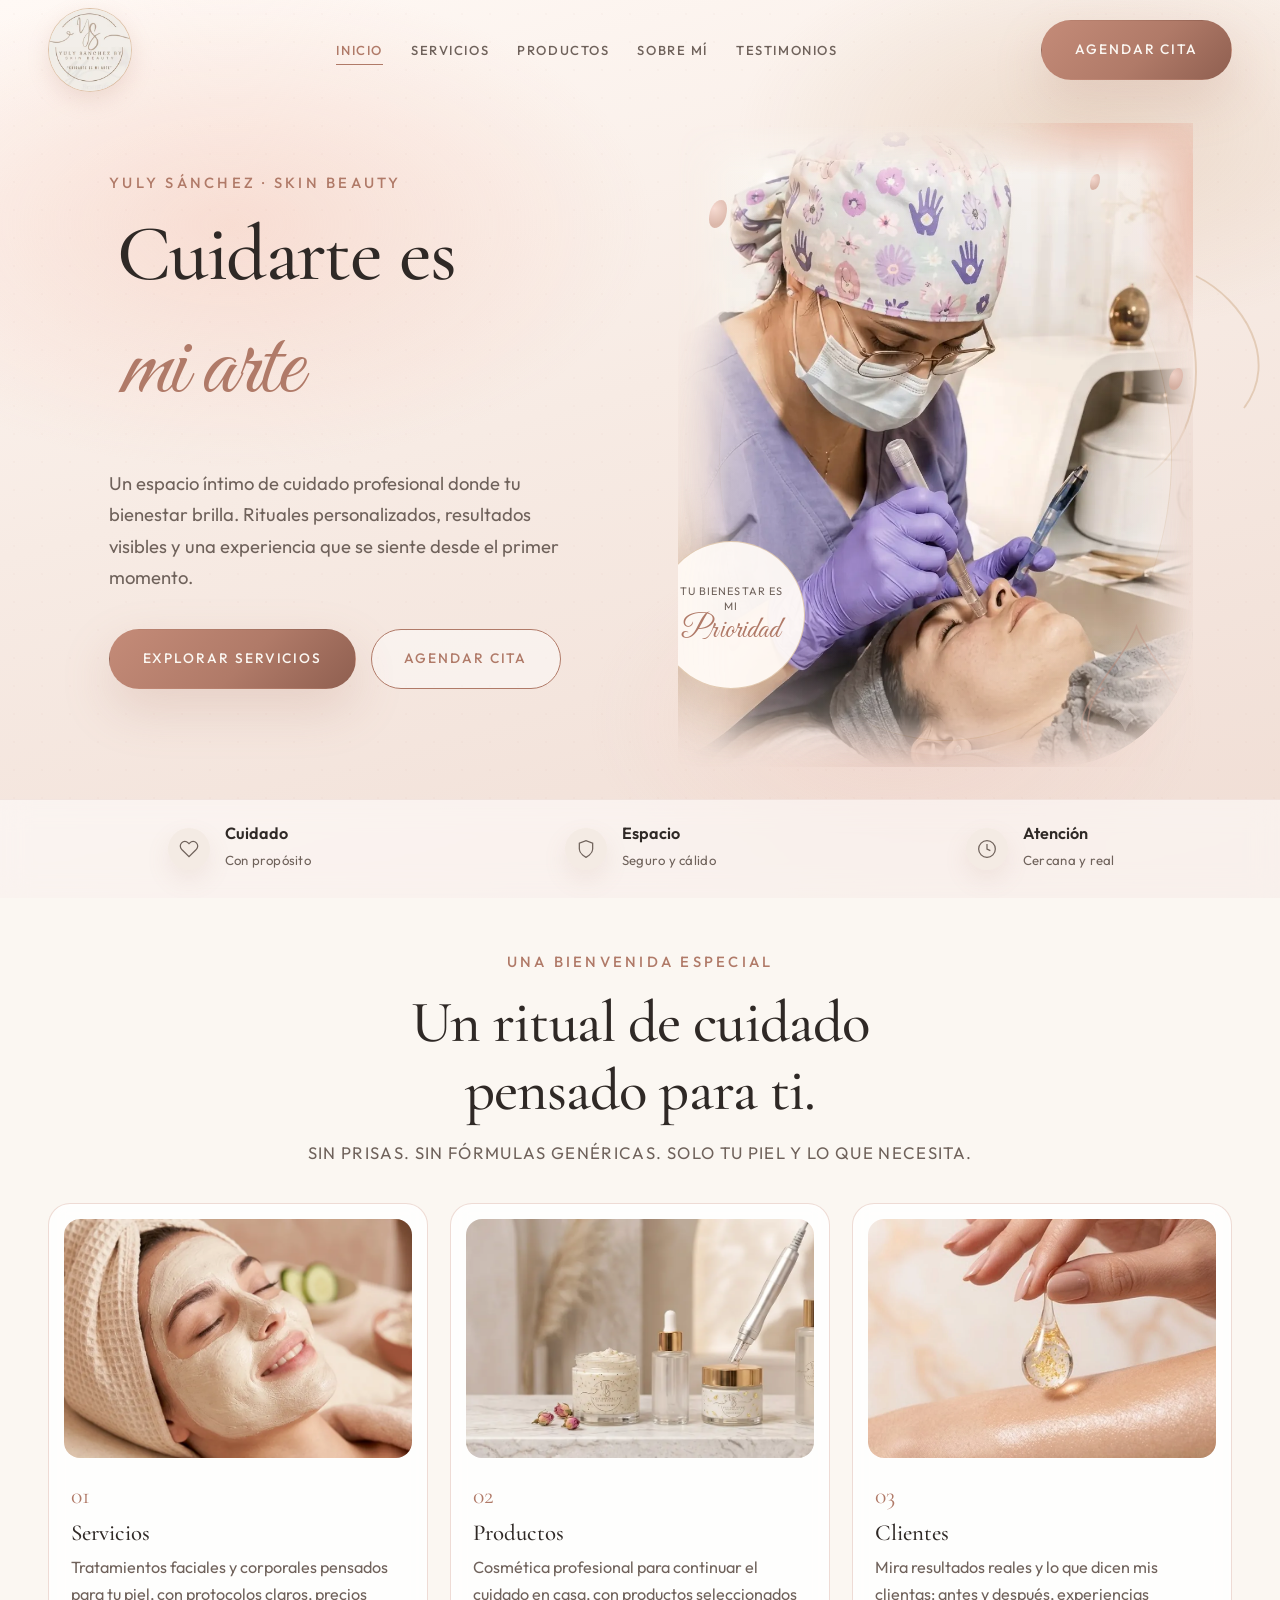
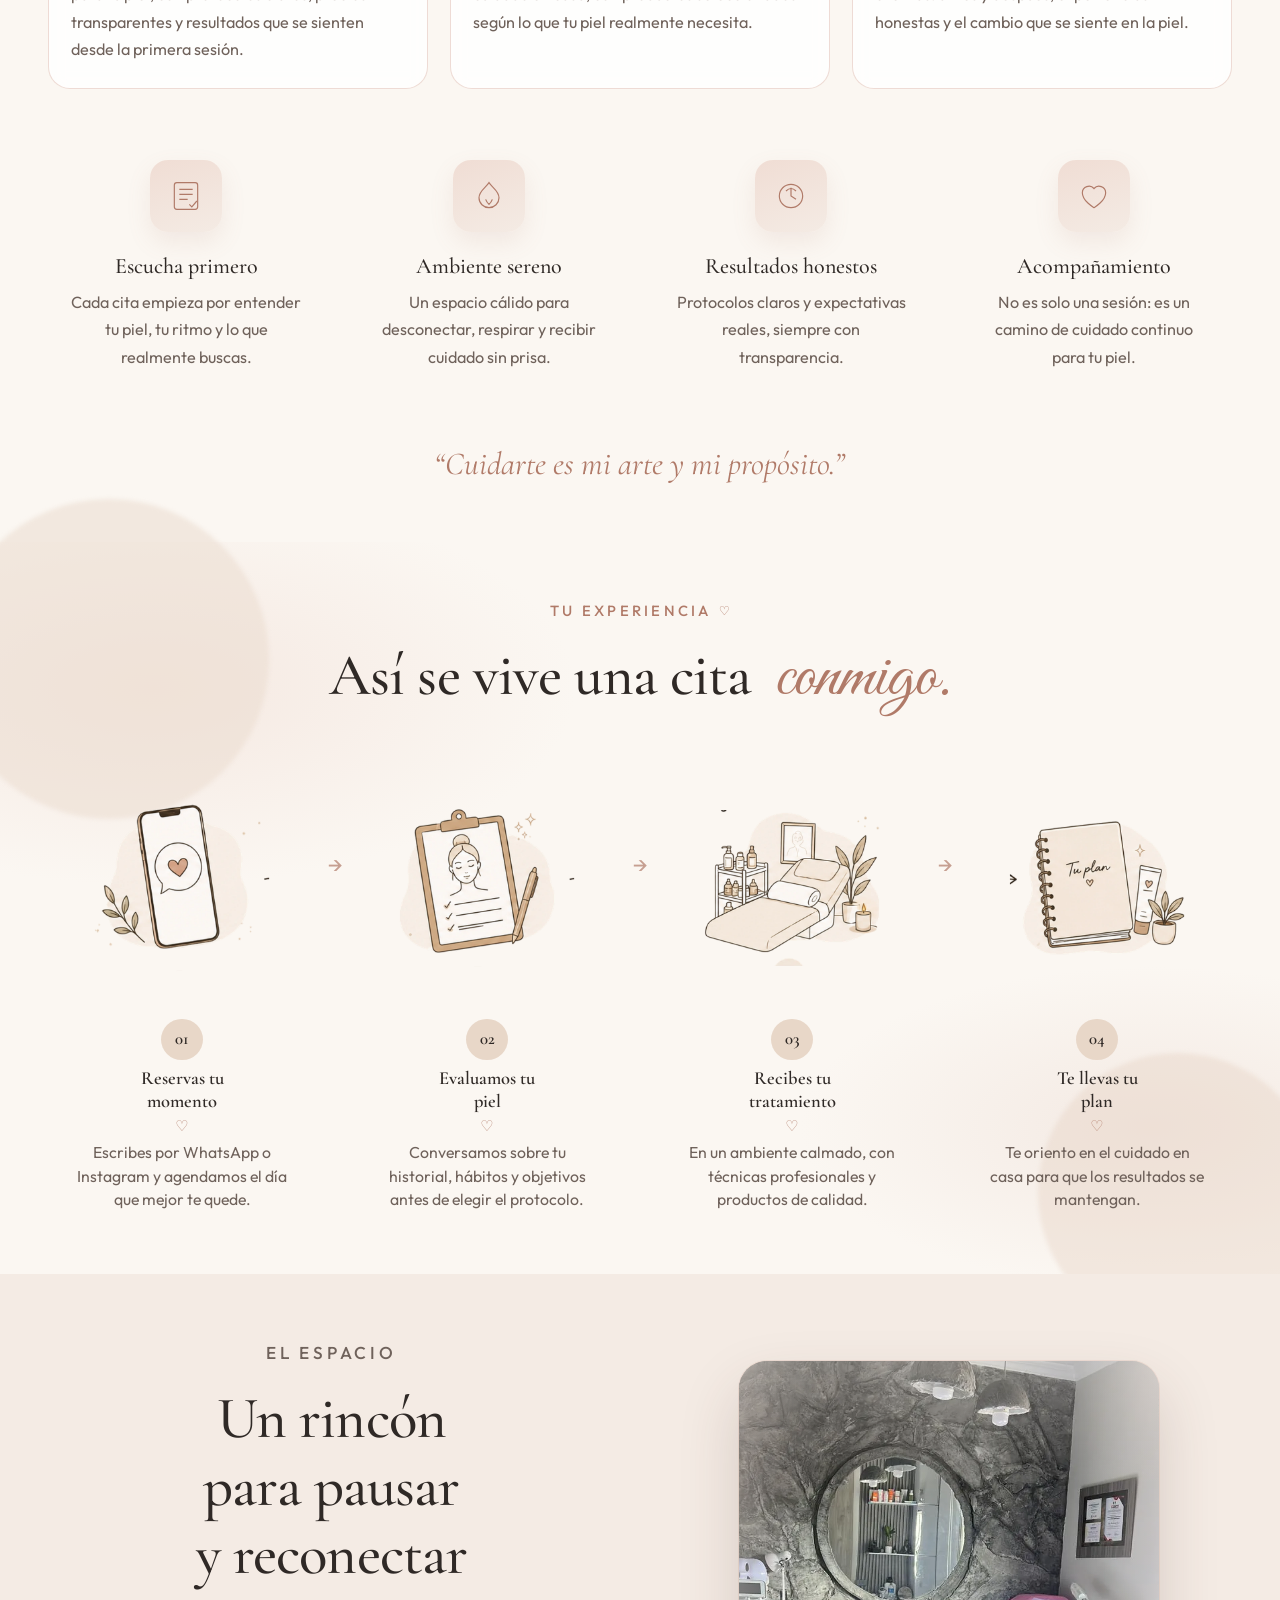
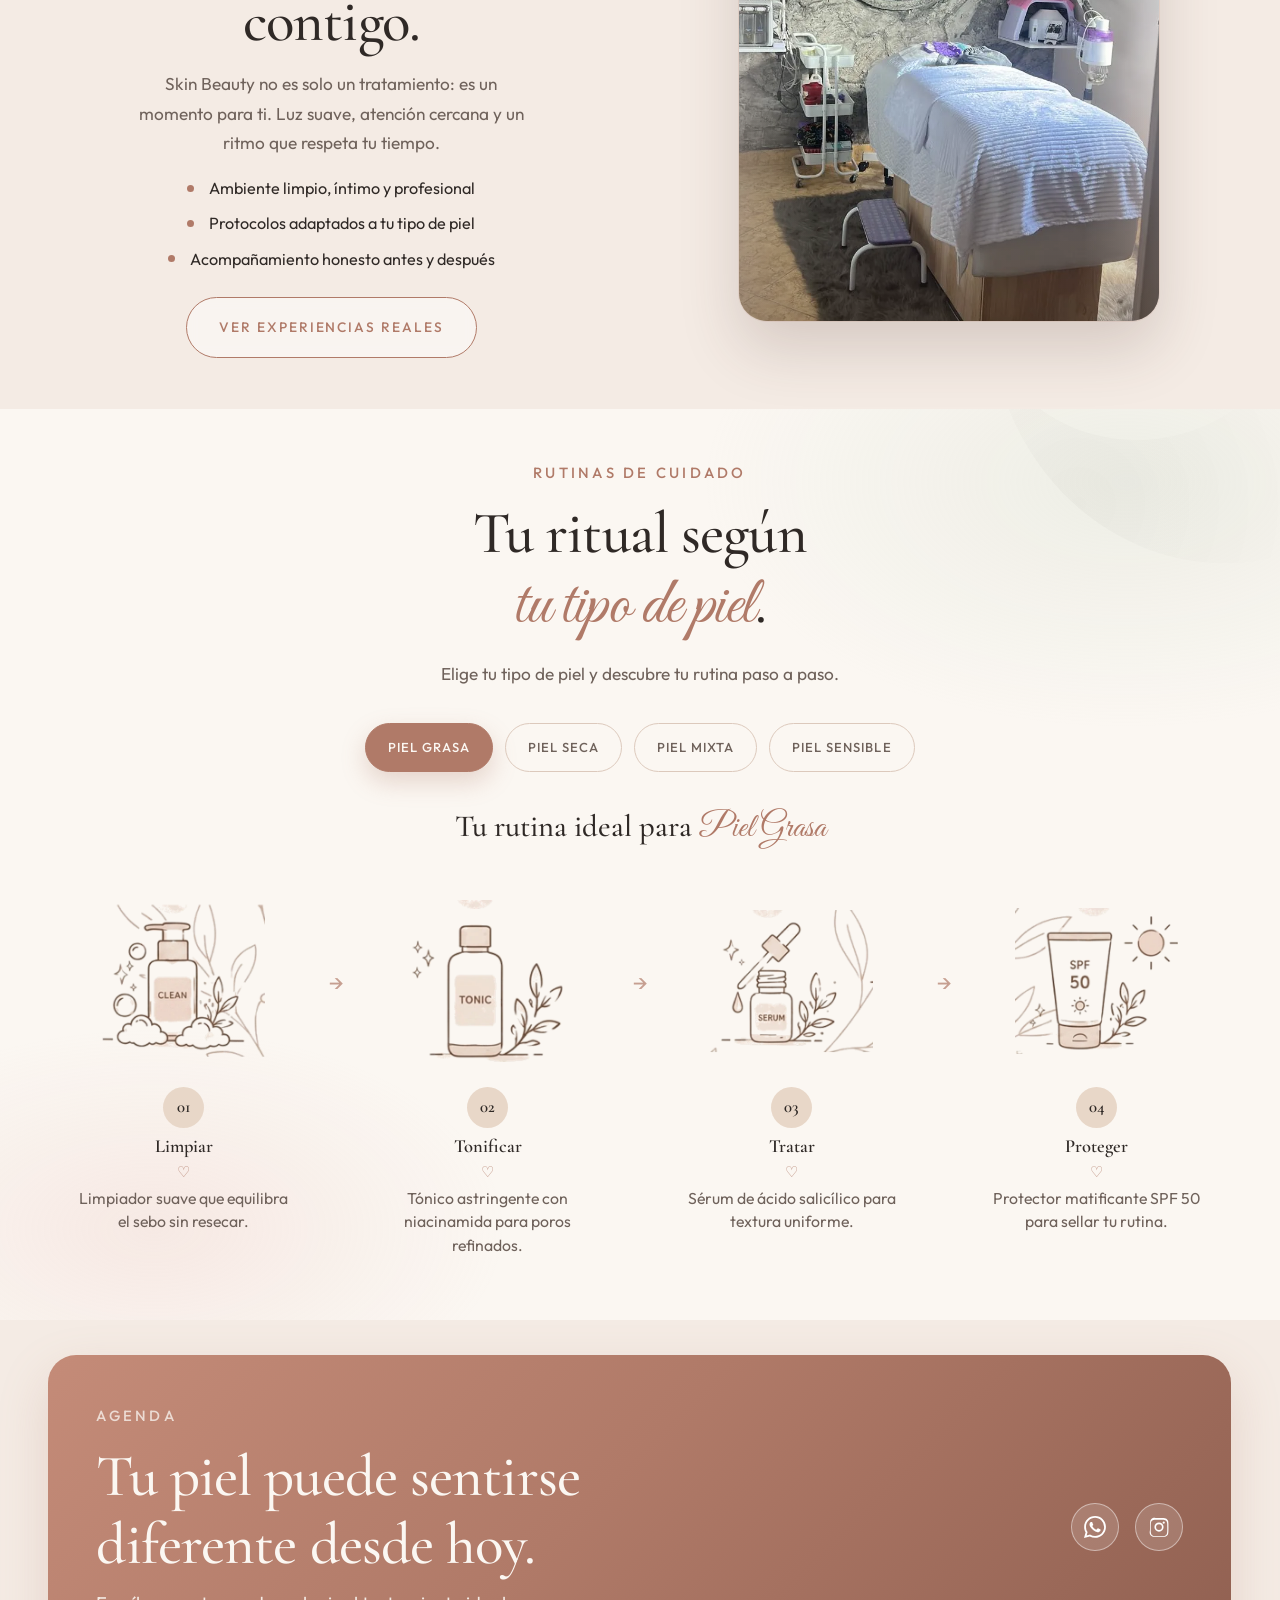
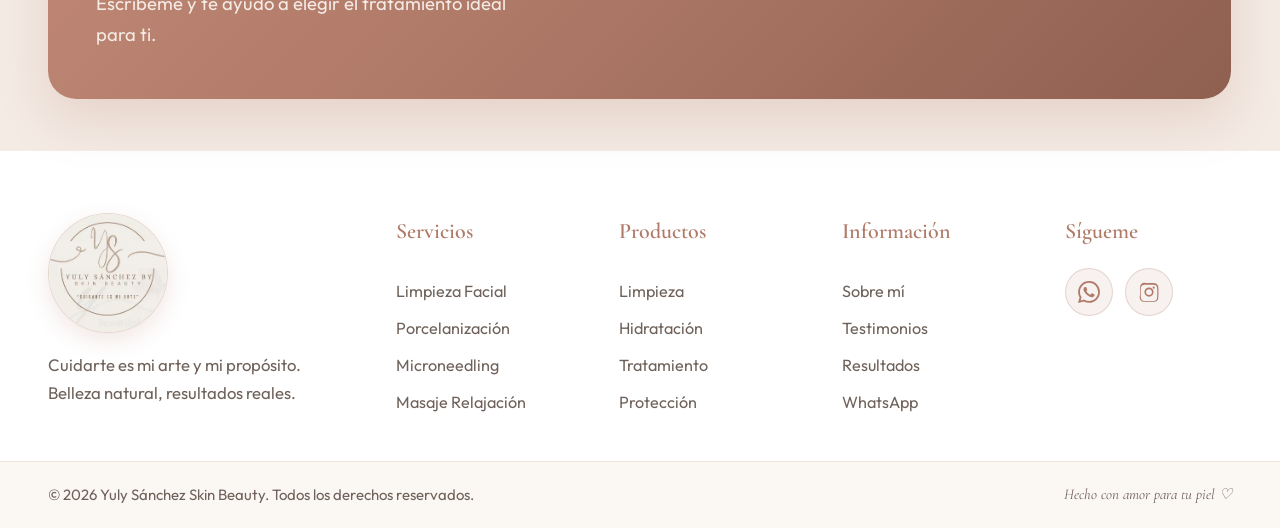
==== commit 10838fc1: "Quita contador +500 y evita scroll horizontal en iPhone. Co-authored-by: Cursor <cursoragent@cursor." ====
--- a/index.html
+++ b/index.html
@@ -86,15 +86,6 @@
         <div class="container trust-bar__grid">
           <div class="trust-item">
             <span class="trust-item__icon" aria-hidden="true">
-              <svg viewBox="0 0 24 24" fill="none" stroke="currentColor" stroke-width="1.5"><path d="M17 21v-2a4 4 0 0 0-4-4H5a4 4 0 0 0-4 4v2"/><circle cx="9" cy="7" r="4"/><path d="M23 21v-2a4 4 0 0 0-3-3.87M16 3.13a4 4 0 0 1 0 7.75"/></svg>
-            </span>
-            <div>
-              <strong>+500</strong>
-              <span>Clientes felices</span>
-            </div>
-          </div>
-          <div class="trust-item">
-            <span class="trust-item__icon" aria-hidden="true">
               <svg viewBox="0 0 24 24" fill="none" stroke="currentColor" stroke-width="1.5"><path d="M20.84 4.61a5.5 5.5 0 0 0-7.78 0L12 5.67l-1.06-1.06a5.5 5.5 0 0 0-7.78 7.78l1.06 1.06L12 21.23l7.78-7.78 1.06-1.06a5.5 5.5 0 0 0 0-7.78z"/></svg>
             </span>
             <div>
--- a/styles.css
+++ b/styles.css
@@ -42,6 +42,9 @@
   scroll-behavior: smooth;
   scroll-padding-top: calc(var(--header-h) + 12px);
   font-size: 110%;
+  max-width: 100%;
+  overflow-x: hidden;
+  overflow-x: clip;
 }
 
 body {
@@ -55,7 +58,12 @@
     var(--cream);
   line-height: 1.7;
   -webkit-font-smoothing: antialiased;
+  position: relative;
+  width: 100%;
+  max-width: 100%;
   overflow-x: hidden;
+  overflow-x: clip;
+  overscroll-behavior-x: none;
 }
 
 img {
@@ -84,6 +92,12 @@
 .container {
   width: min(var(--container), calc(100% - 5.5rem));
   margin-inline: auto;
+  max-width: 100%;
+}
+
+main {
+  overflow-x: clip;
+  max-width: 100%;
 }
 
 /* Typography */
@@ -133,6 +147,8 @@
 /* Page panels: solo se ve la sección del menú activo */
 .page-panel {
   display: none !important;
+  max-width: 100%;
+  overflow-x: clip;
 }
 
 .page-panel.is-active {
@@ -263,7 +279,8 @@
 
 .experience {
   position: relative;
-  overflow: visible;
+  overflow-x: clip;
+  overflow-y: visible;
   background:
     radial-gradient(ellipse 55% 45% at 12% 20%, rgba(240, 221, 212, 0.55), transparent 60%),
     radial-gradient(ellipse 50% 40% at 90% 80%, rgba(232, 213, 204, 0.4), transparent 55%),
@@ -1000,8 +1017,9 @@
   display: flex;
   flex-direction: column;
   justify-content: flex-end;
-  /* visible: no recortar florituras de la tipografía script del título */
-  overflow: visible;
+  /* clip X: orbes/decorativos no empujan el scroll horizontal en iOS */
+  overflow-x: clip;
+  overflow-y: visible;
 }
 
 .hero__bg {
@@ -1140,6 +1158,7 @@
   justify-self: center;
   width: 100%;
   max-width: 520px;
+  overflow: clip;
 }
 
 .hero__orb {
@@ -1359,7 +1378,7 @@
 
 .trust-bar__grid {
   display: grid;
-  grid-template-columns: repeat(4, 1fr);
+  grid-template-columns: repeat(3, 1fr);
   gap: 1rem;
 }
 
@@ -1483,13 +1502,14 @@
   display: block;
   margin: 1.5rem 0 2rem;
   padding-inline: 0.25rem;
+  overflow-x: clip;
 }
 
 .services-carousel__viewport {
   position: relative;
   height: 900px;
   perspective: 1400px;
-  overflow: visible;
+  overflow: hidden;
 }
 
 .services-carousel__track {
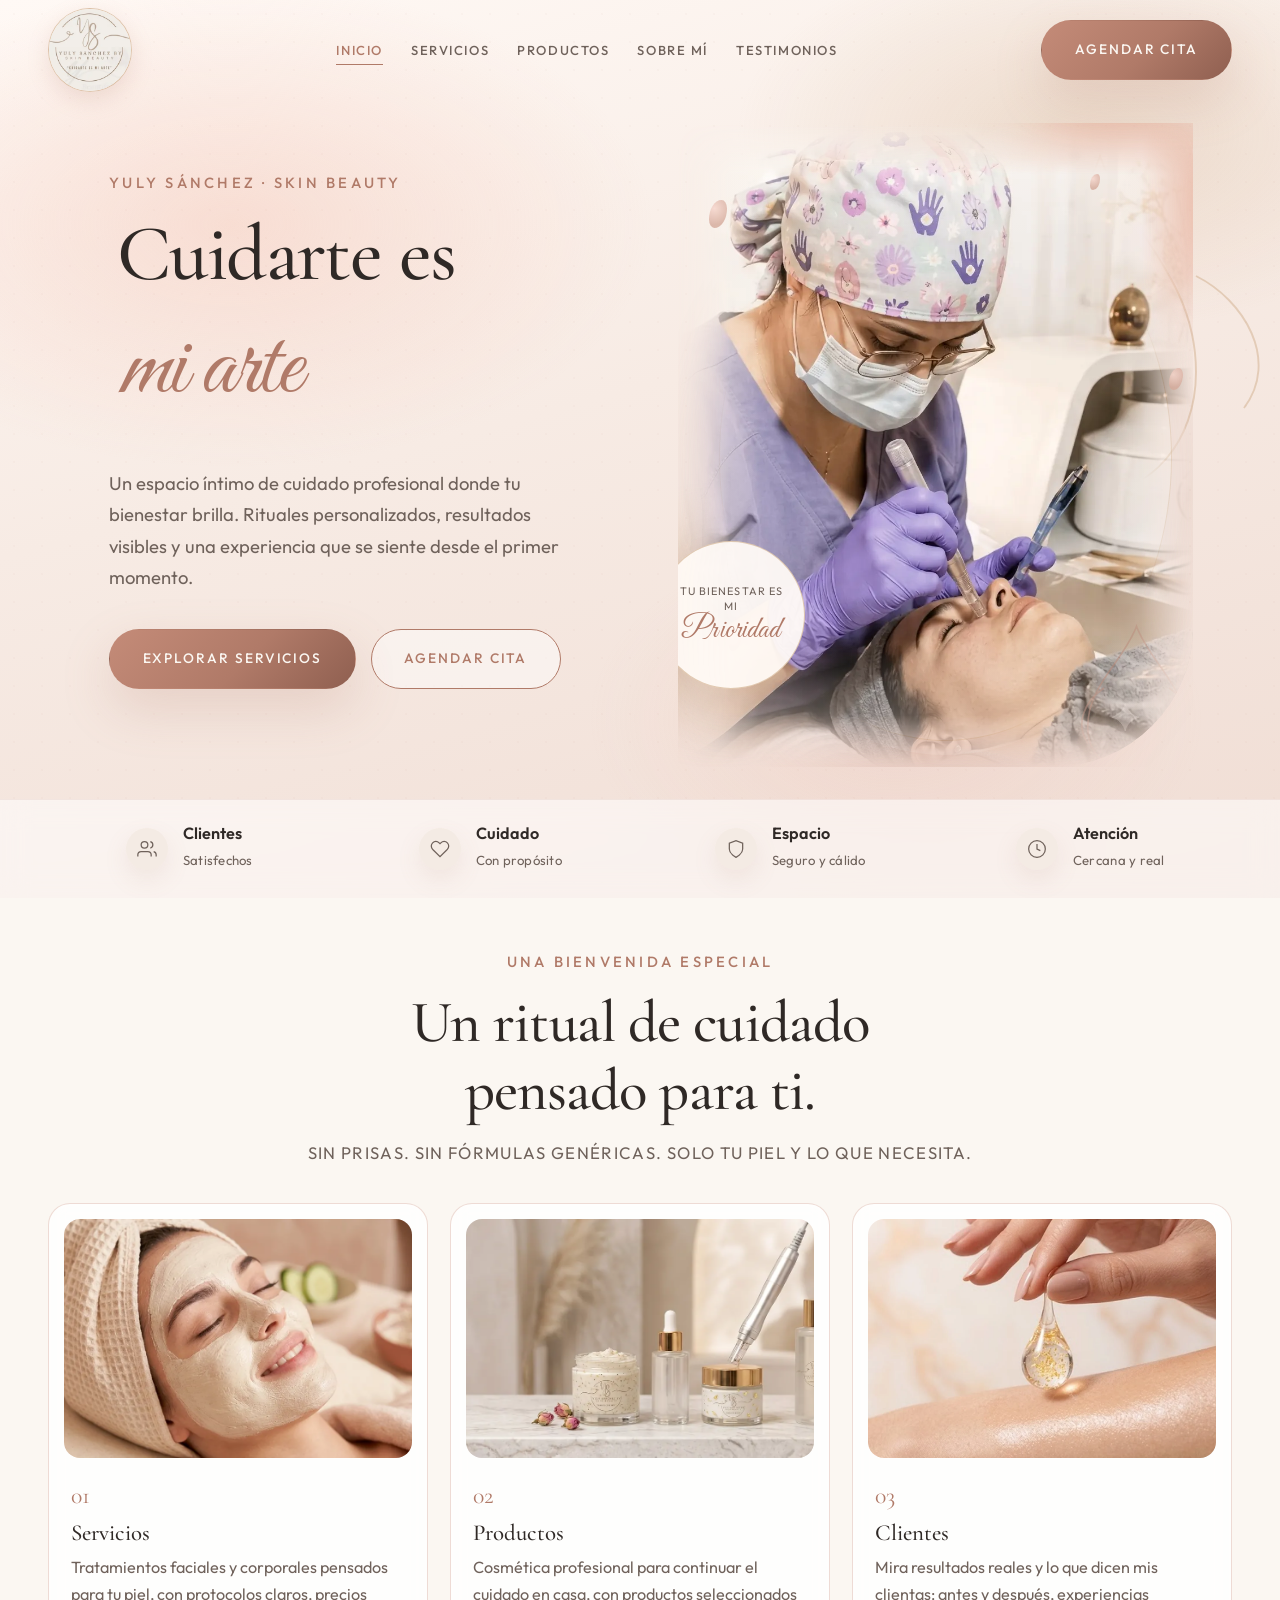
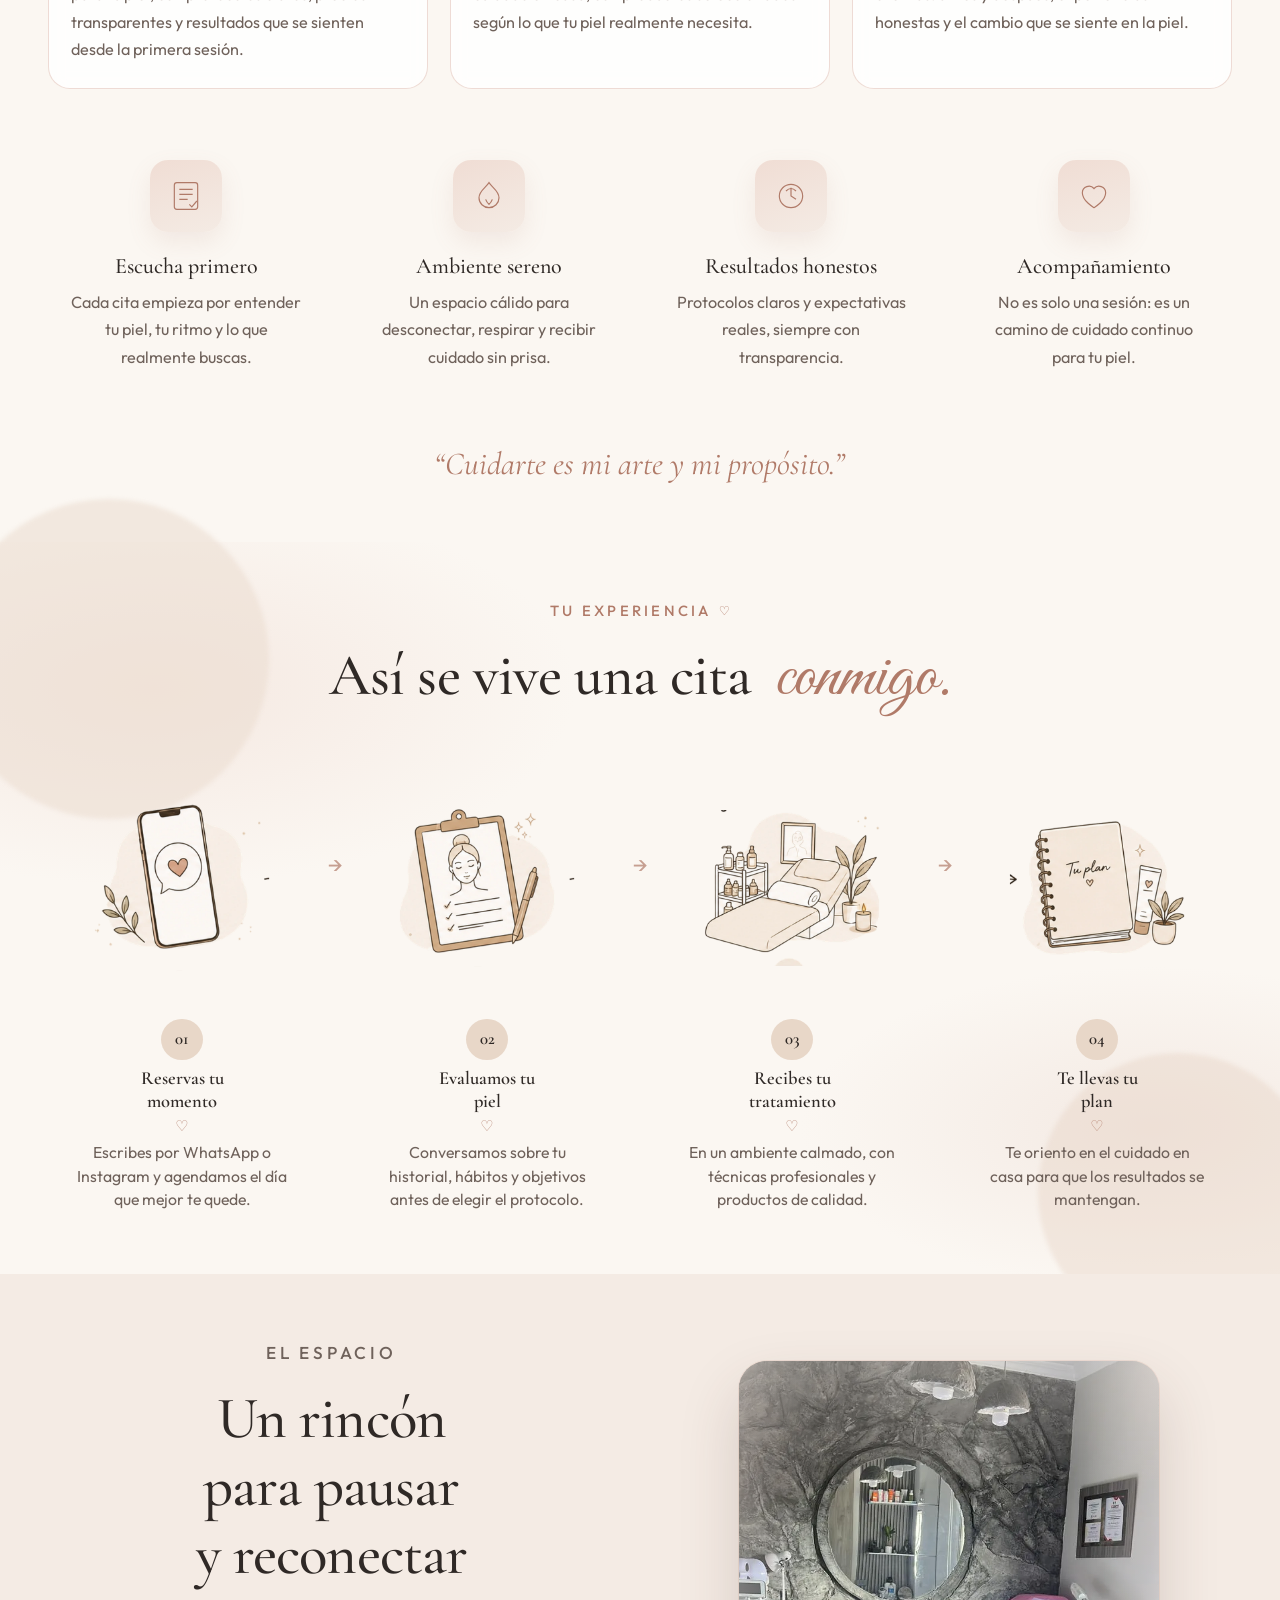
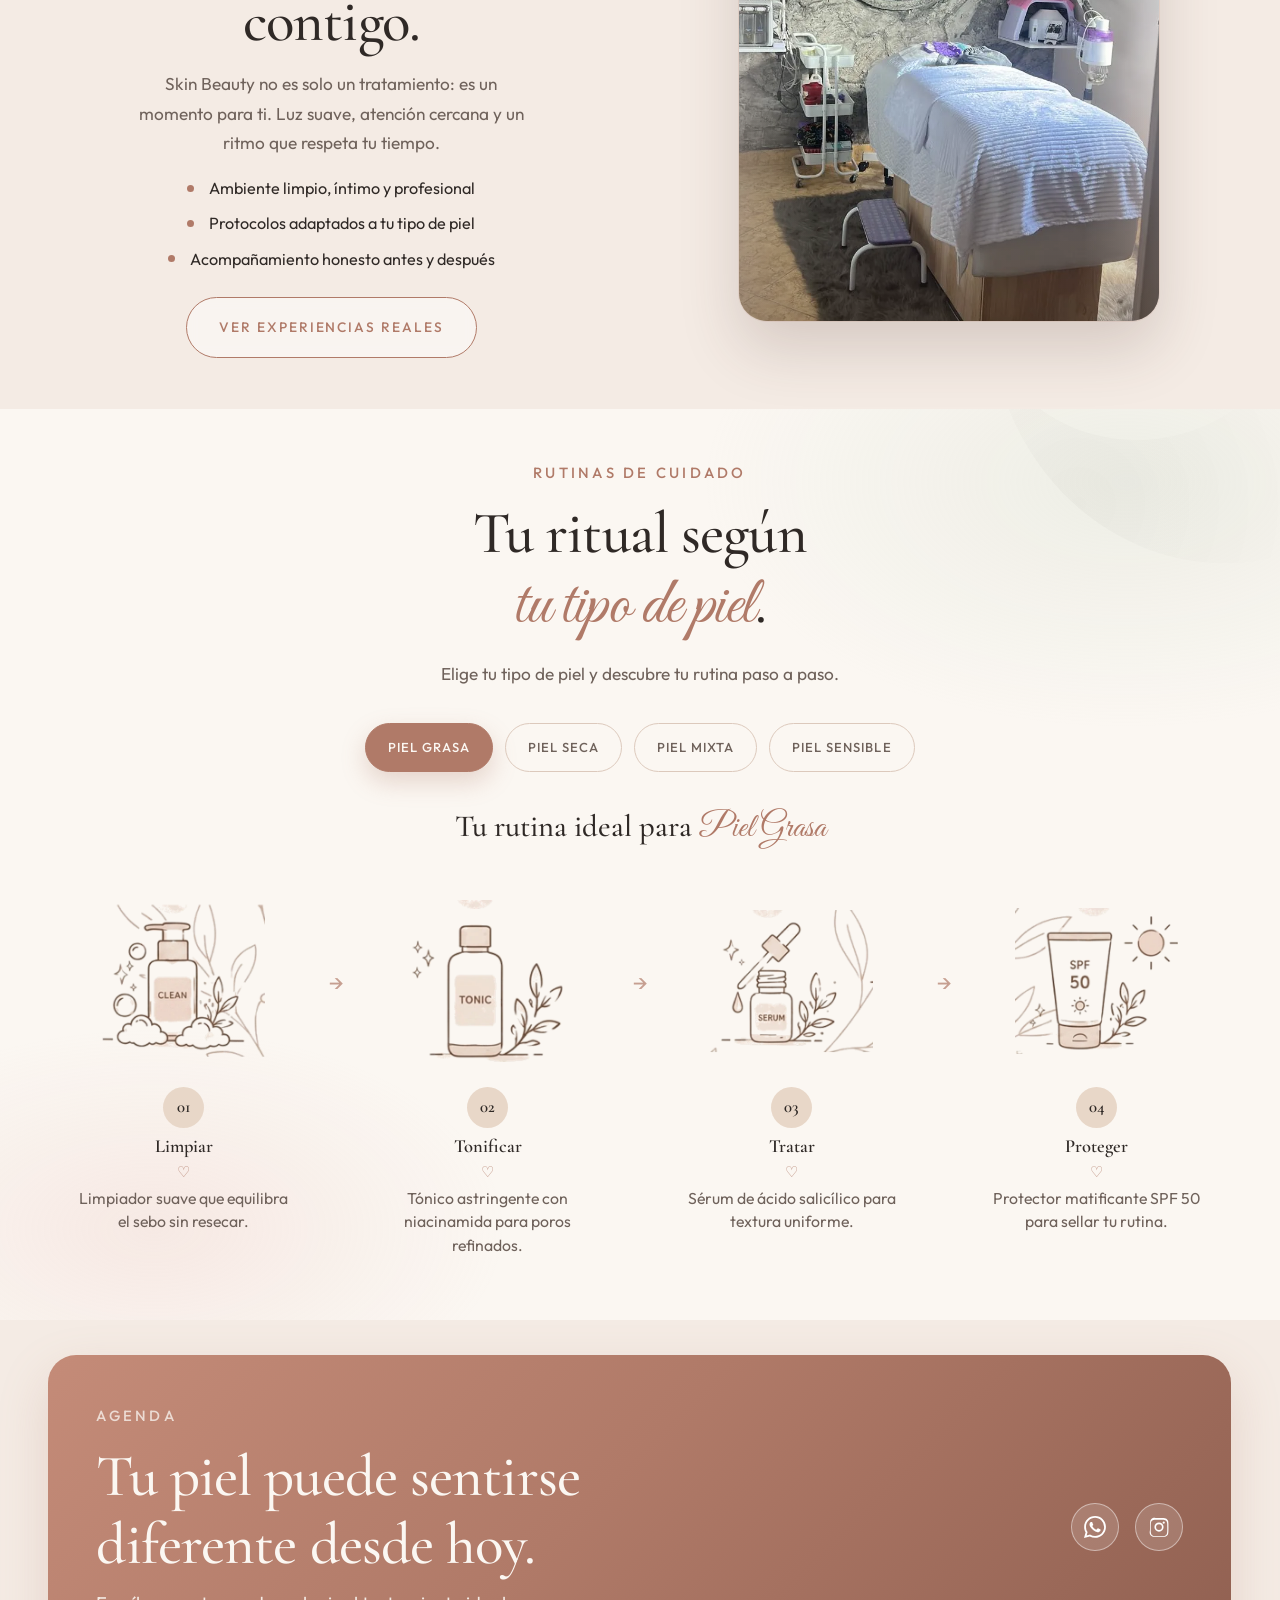
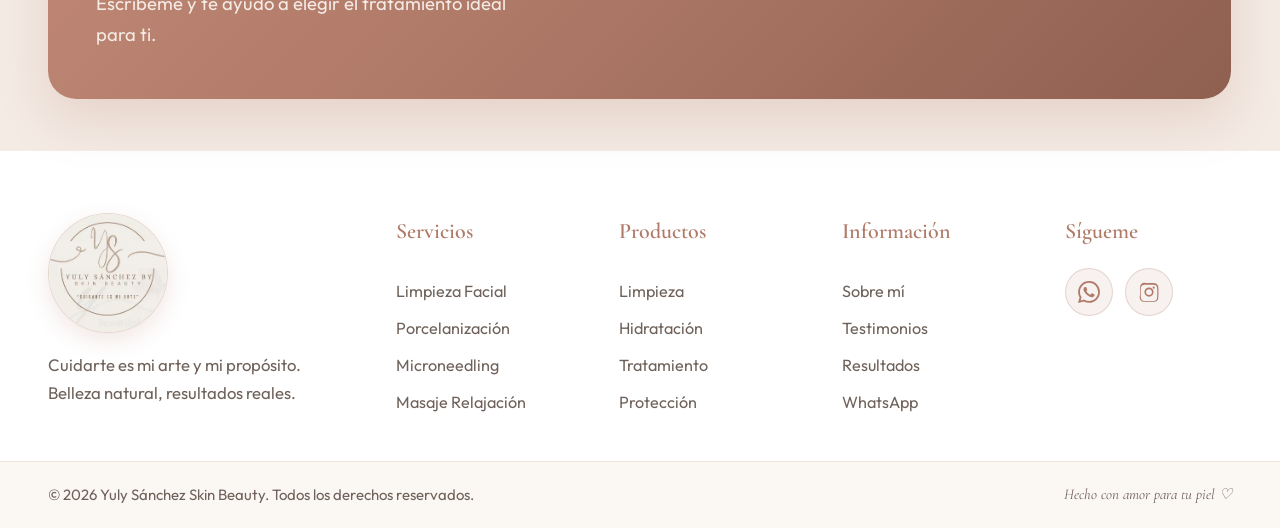
==== commit 8b9877fb: "Clientes satisfechos sin número y testimonios con scroll horizontal. Co-authored-by: Cursor <cursora" ====
--- a/index.html
+++ b/index.html
@@ -86,6 +86,15 @@
         <div class="container trust-bar__grid">
           <div class="trust-item">
             <span class="trust-item__icon" aria-hidden="true">
+              <svg viewBox="0 0 24 24" fill="none" stroke="currentColor" stroke-width="1.5"><path d="M17 21v-2a4 4 0 0 0-4-4H5a4 4 0 0 0-4 4v2"/><circle cx="9" cy="7" r="4"/><path d="M23 21v-2a4 4 0 0 0-3-3.87M16 3.13a4 4 0 0 1 0 7.75"/></svg>
+            </span>
+            <div>
+              <strong>Clientes</strong>
+              <span>Satisfechos</span>
+            </div>
+          </div>
+          <div class="trust-item">
+            <span class="trust-item__icon" aria-hidden="true">
               <svg viewBox="0 0 24 24" fill="none" stroke="currentColor" stroke-width="1.5"><path d="M20.84 4.61a5.5 5.5 0 0 0-7.78 0L12 5.67l-1.06-1.06a5.5 5.5 0 0 0-7.78 7.78l1.06 1.06L12 21.23l7.78-7.78 1.06-1.06a5.5 5.5 0 0 0 0-7.78z"/></svg>
             </span>
             <div>
@@ -746,7 +755,13 @@
           <h2>Lo que dicen mis clientas.</h2>
         </div>
 
-        <div class="testimonials__track reveal" id="testimonialsTrack">
+        <div
+          class="testimonials__track reveal"
+          id="testimonialsTrack"
+          tabindex="0"
+          role="region"
+          aria-label="Testimonios. Desliza horizontalmente para ver más."
+        >
           <article class="testimonial-card">
             <div class="testimonial-card__author">
               <span class="stars" aria-label="5 estrellas">★★★★★</span>
--- a/styles.css
+++ b/styles.css
@@ -1378,7 +1378,7 @@
 
 .trust-bar__grid {
   display: grid;
-  grid-template-columns: repeat(3, 1fr);
+  grid-template-columns: repeat(4, 1fr);
   gap: 1rem;
 }
 
@@ -2400,12 +2400,37 @@
 }
 
 .testimonials__track {
-  display: grid;
-  grid-template-columns: repeat(3, 1fr);
-  gap: 1.35rem;
+  display: flex;
+  gap: 1.15rem;
+  overflow-x: auto;
+  overflow-y: hidden;
+  scroll-snap-type: x mandatory;
+  scroll-padding-inline: 0.25rem;
+  -webkit-overflow-scrolling: touch;
+  overscroll-behavior-x: contain;
+  padding: 0.35rem 0.15rem 0.85rem;
+  margin-inline: -0.15rem;
+  /* scroll suave y barra sutil */
+  scrollbar-width: thin;
+  scrollbar-color: var(--sand) transparent;
+}
+
+.testimonials__track::-webkit-scrollbar {
+  height: 6px;
+}
+
+.testimonials__track::-webkit-scrollbar-thumb {
+  background: var(--sand);
+  border-radius: 999px;
+}
+
+.testimonials__track::-webkit-scrollbar-track {
+  background: transparent;
 }
 
 .testimonial-card {
+  flex: 0 0 min(340px, 82vw);
+  scroll-snap-align: start;
   background: linear-gradient(180deg, #ffffff 0%, #fff9f6 100%);
   border-radius: var(--radius-lg);
   padding: 1.75rem 1.5rem;
@@ -2414,8 +2439,14 @@
   transition: transform 0.4s var(--ease), box-shadow 0.4s var(--ease);
 }
 
+@media (min-width: 821px) {
+  .testimonial-card {
+    flex-basis: min(360px, 38%);
+  }
+}
+
 .testimonial-card:hover {
-  transform: translateY(-6px);
+  transform: translateY(-4px);
   box-shadow: var(--shadow);
 }
 
@@ -2456,7 +2487,7 @@
   display: flex;
   justify-content: center;
   gap: 0.5rem;
-  margin-top: 2rem;
+  margin-top: 1.25rem;
 }
 
 .dot {
@@ -3130,20 +3161,6 @@
     min-height: 520px;
   }
 
-  .testimonials__track {
-    grid-template-columns: 1fr;
-    max-width: 420px;
-    margin-inline: auto;
-  }
-
-  .testimonials__track .testimonial-card:nth-child(n + 2) {
-    display: none;
-  }
-
-  .testimonials__track.show-all .testimonial-card {
-    display: block;
-  }
-
 }
 
 @media (max-width: 600px) {
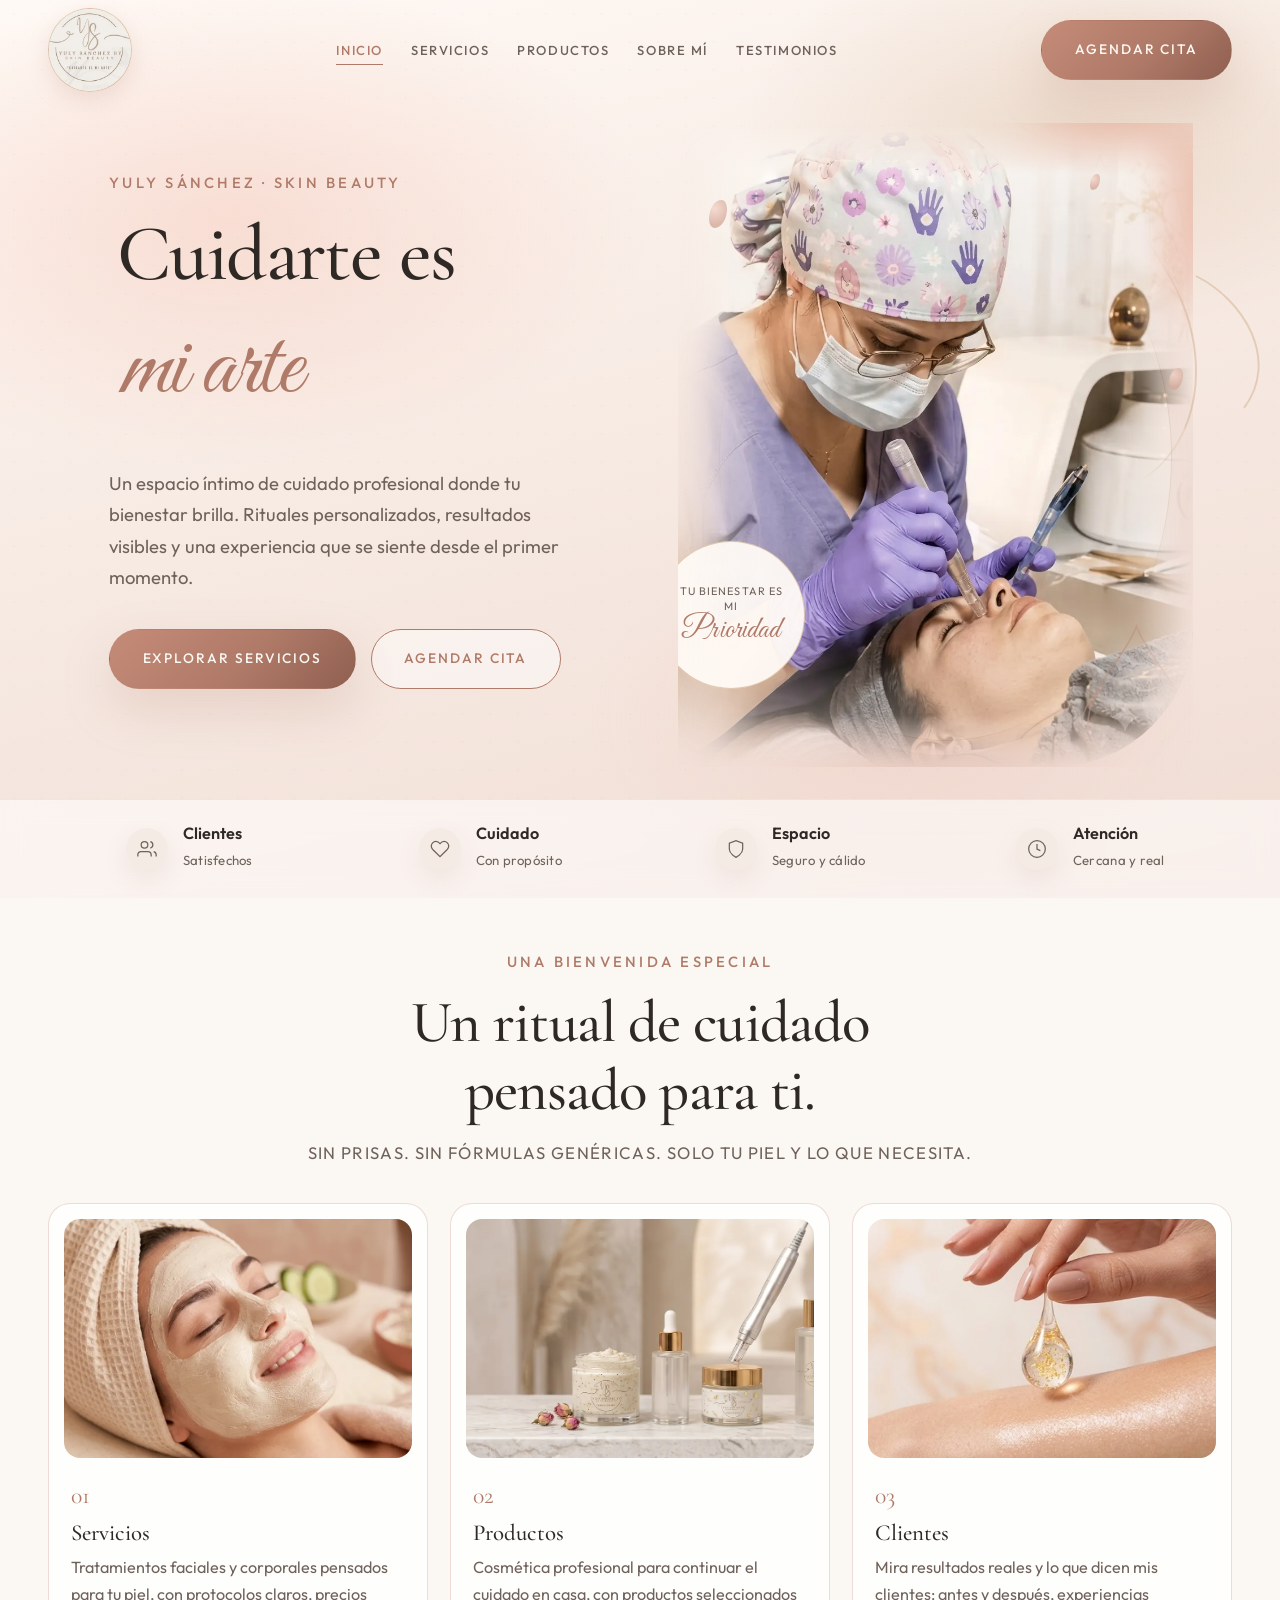
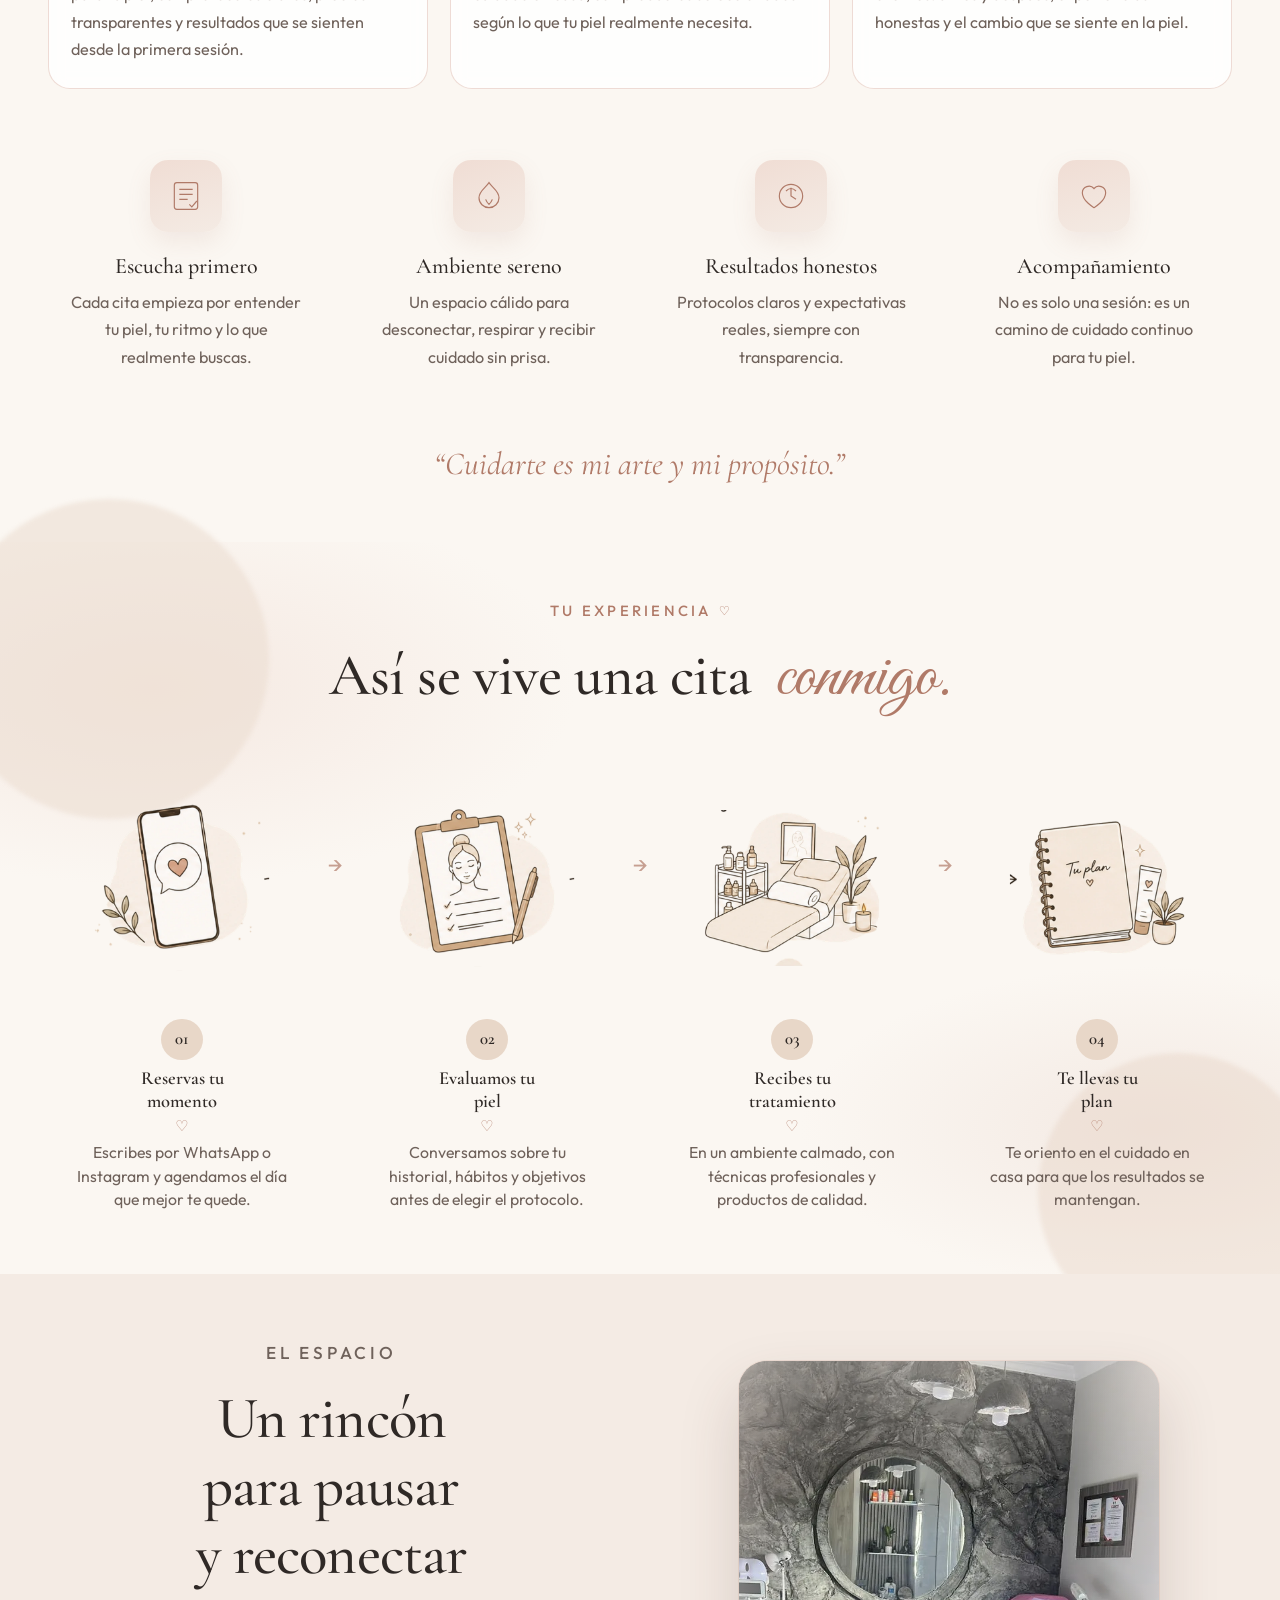
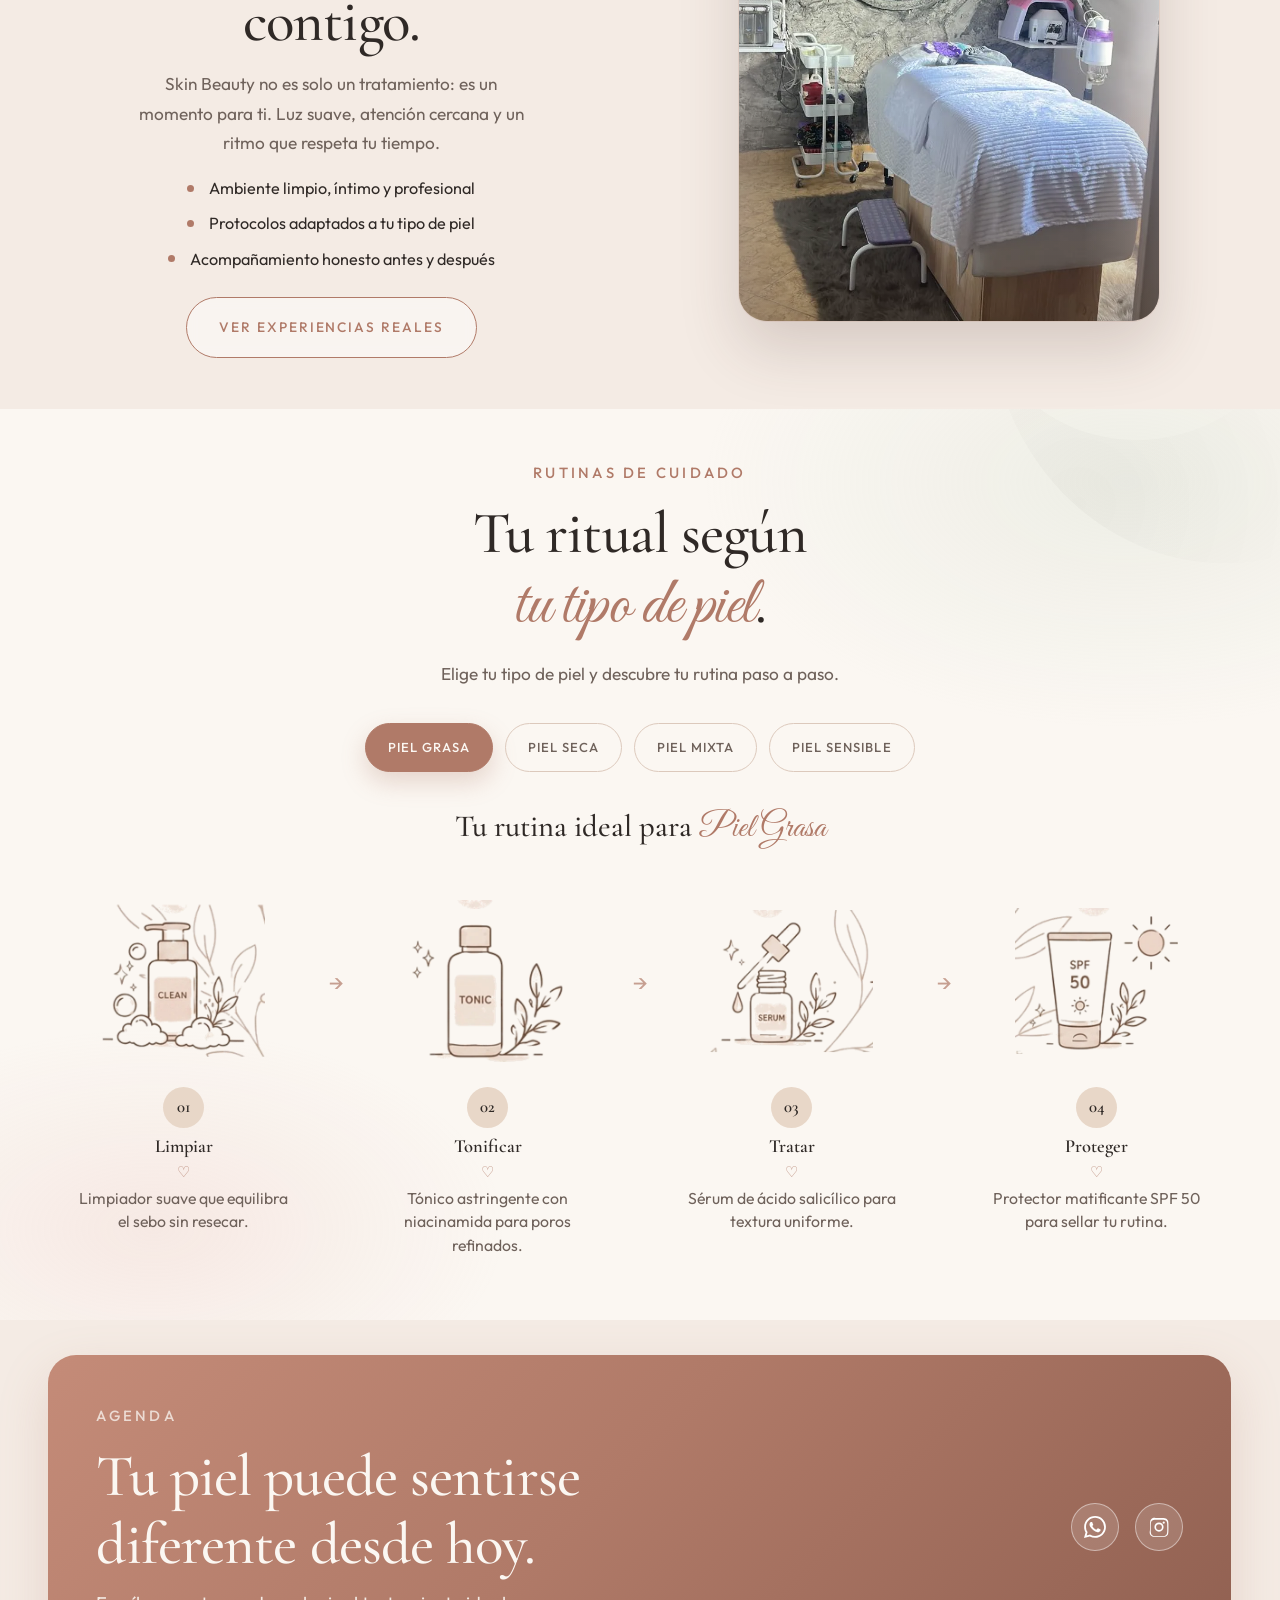
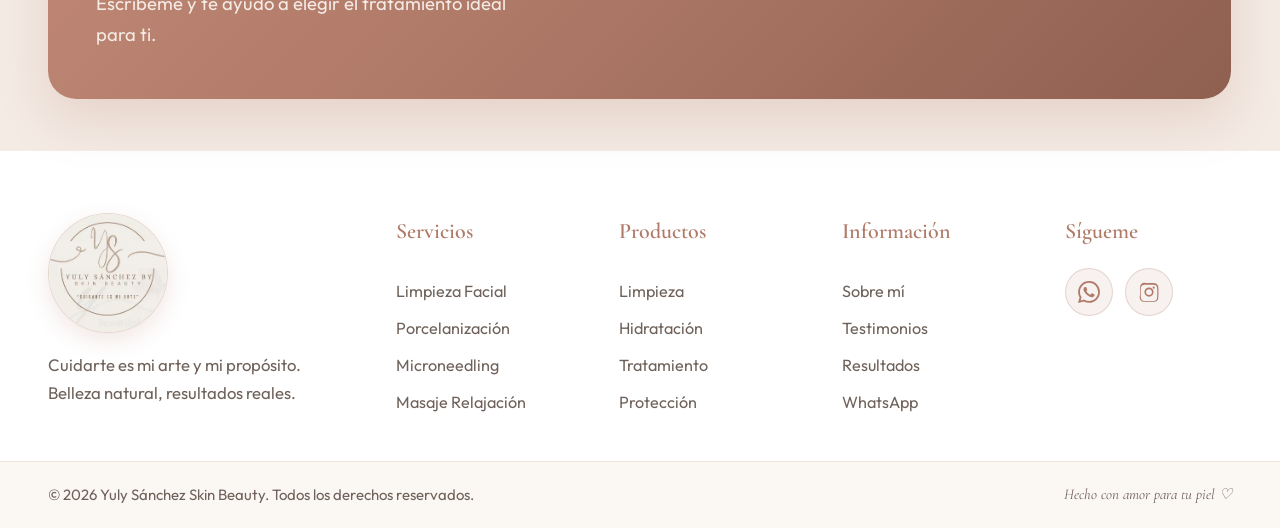
==== commit 8e0dba08: "Usa 'clientes' en resultados y testimonios (inclusivo). Co-authored-by: Cursor <cursoragent@cursor.c" ====
--- a/index.html
+++ b/index.html
@@ -152,11 +152,11 @@
           </a>
           <a href="#testimonios" class="home-invite__card" data-nav="testimonios">
             <div class="home-invite__media">
-              <img src="assets/inicio/card-clientes.webp" alt="Resultados y cuidado en la piel de mis clientas" loading="lazy" />
+              <img src="assets/inicio/card-clientes.webp" alt="Resultados y cuidado en la piel de mis clientes" loading="lazy" />
             </div>
             <span class="home-invite__label">03</span>
             <h3>Clientes</h3>
-            <p>Mira resultados reales y lo que dicen mis clientas: antes y después, experiencias honestas y el cambio que se siente en la piel.</p>
+            <p>Mira resultados reales y lo que dicen mis clientes: antes y después, experiencias honestas y el cambio que se siente en la piel.</p>
           </a>
         </div>
 
@@ -725,7 +725,7 @@
         <div class="results__copy reveal">
           <p class="eyebrow">Resultados reales</p>
           <h2>Resultados que se ven<br />y se sienten.</h2>
-          <p class="results__lead">Casos reales de mis clientas: cada imagen muestra el antes y el después del tratamiento.</p>
+          <p class="results__lead">Casos reales de mis clientes: cada imagen muestra el antes y el después del tratamiento.</p>
         </div>
 
         <div class="ba-carousel reveal" id="baCarousel">
@@ -751,8 +751,8 @@
     <section class="section testimonials page-panel" id="testimonios" data-page="testimonios">
       <div class="container">
         <div class="section__head reveal">
-          <p class="eyebrow">Amor de mis clientas</p>
-          <h2>Lo que dicen mis clientas.</h2>
+          <p class="eyebrow">Amor de mis clientes</p>
+          <h2>Lo que dicen mis clientes.</h2>
         </div>
 
         <div
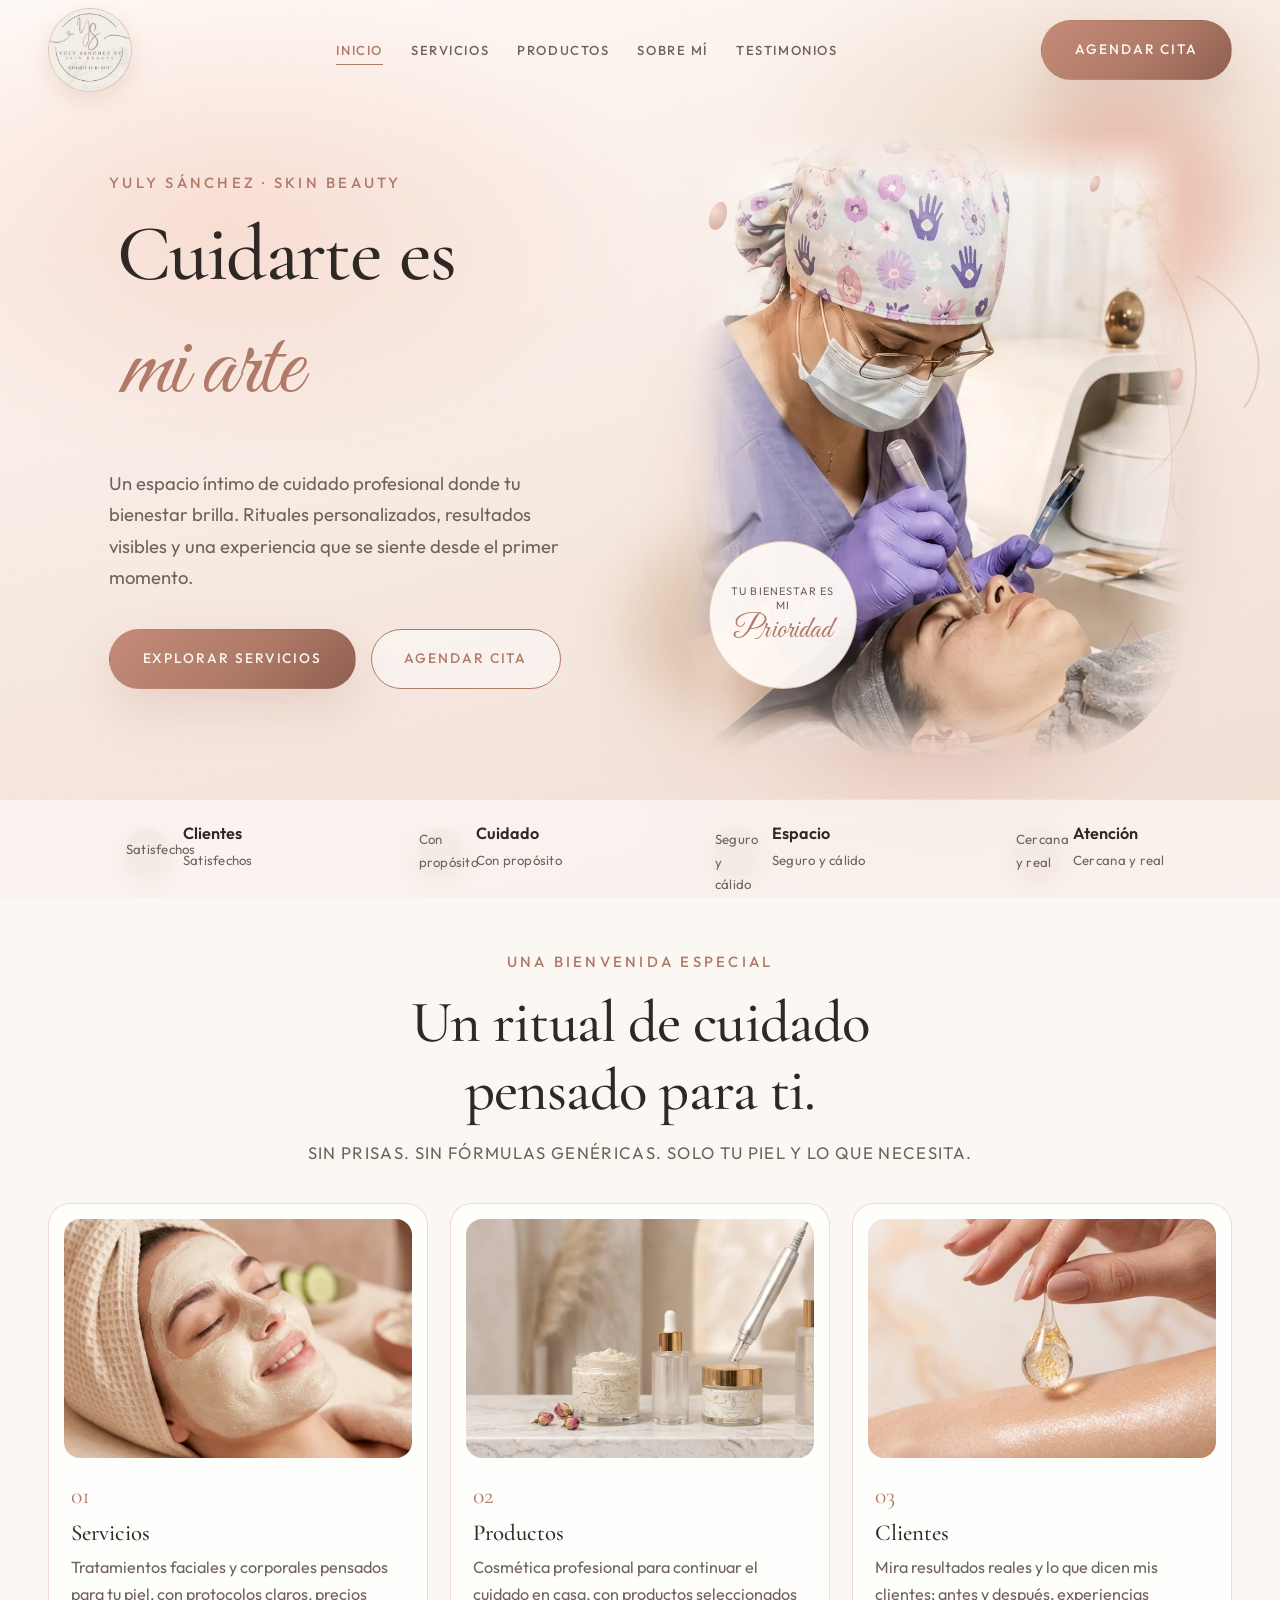
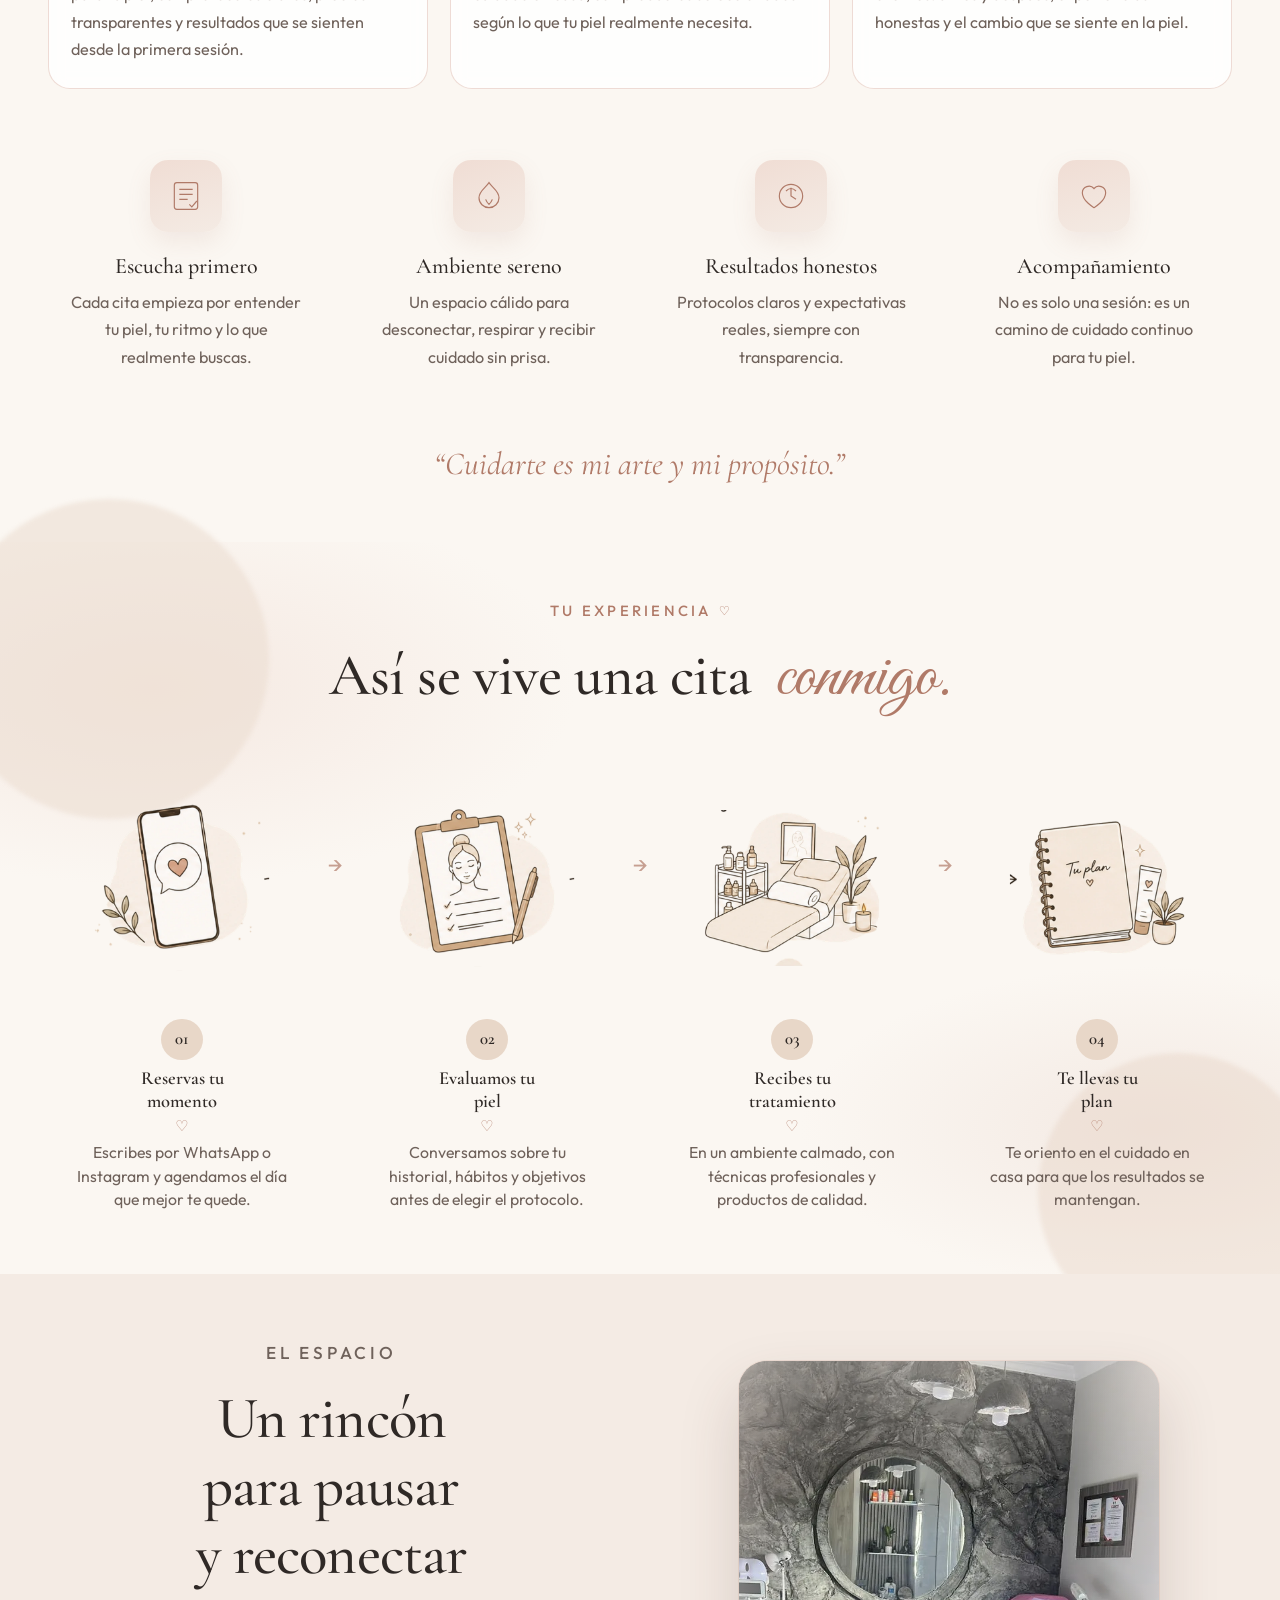
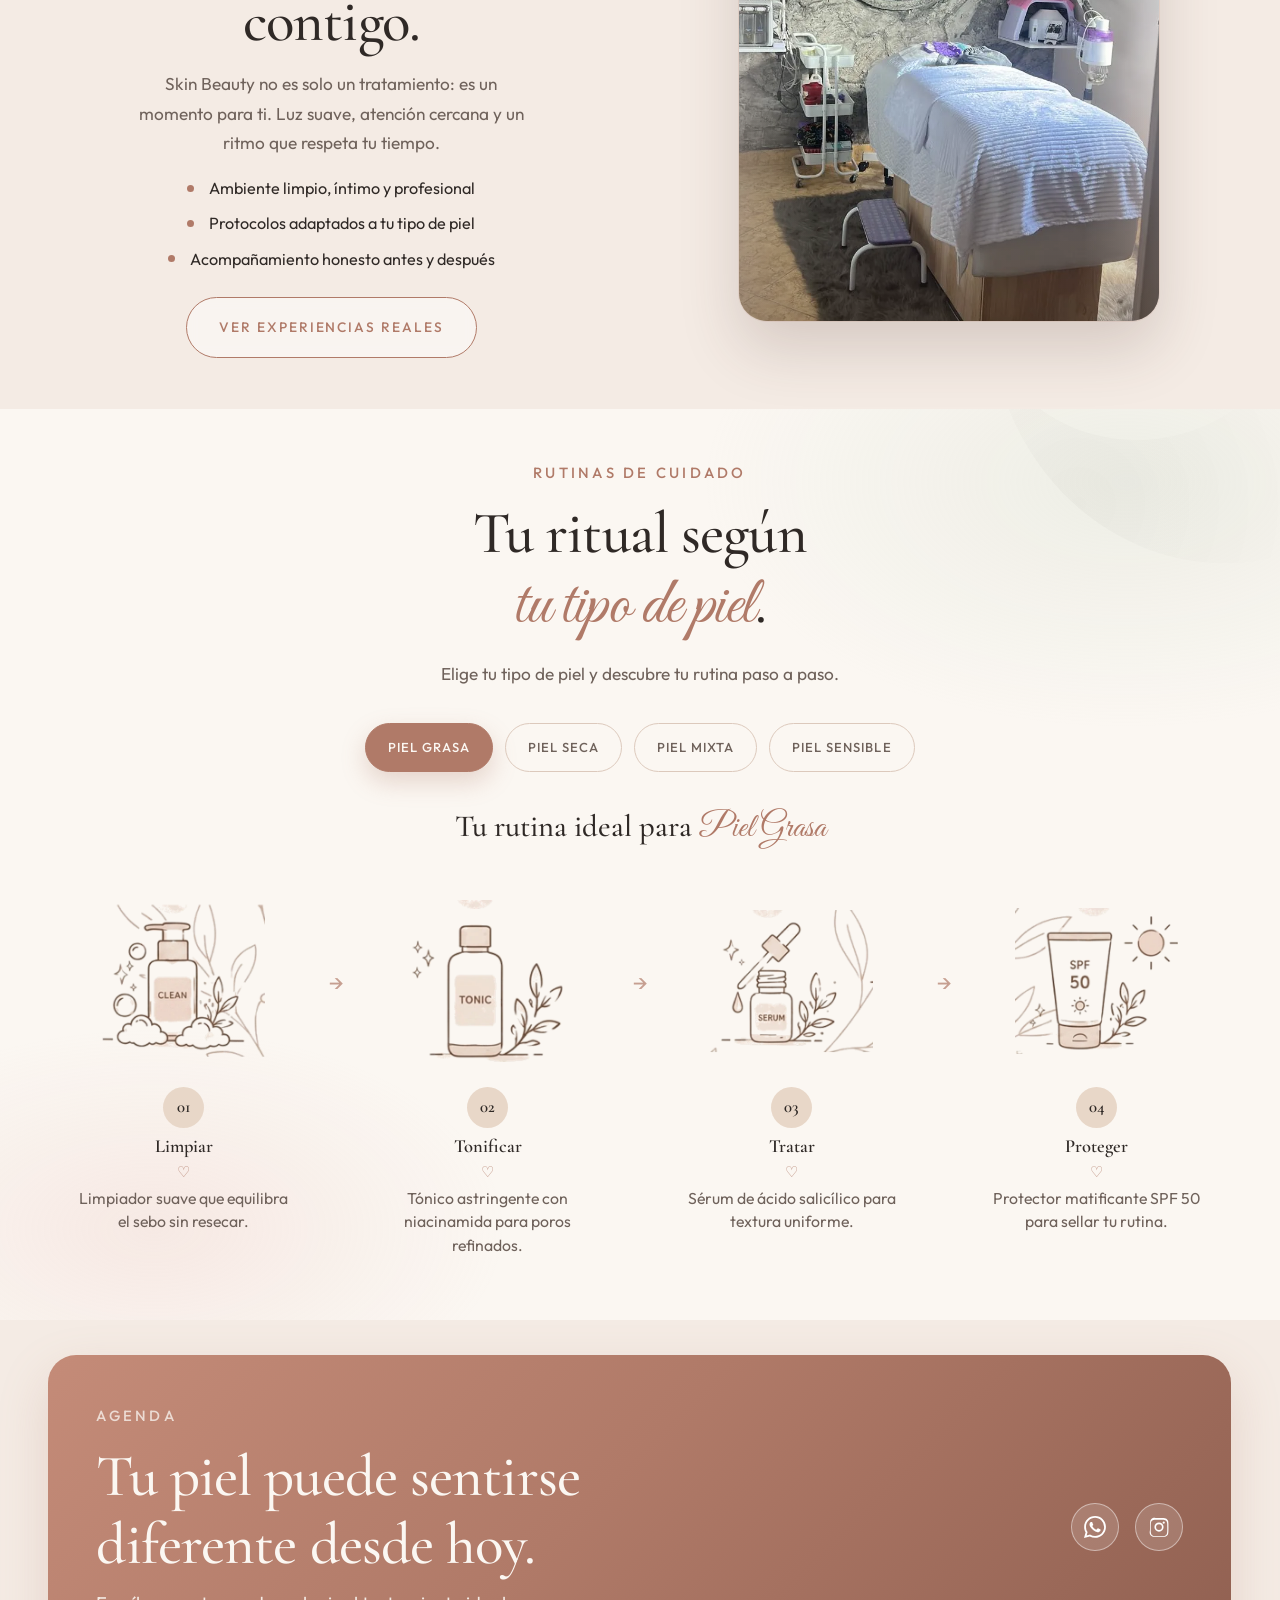
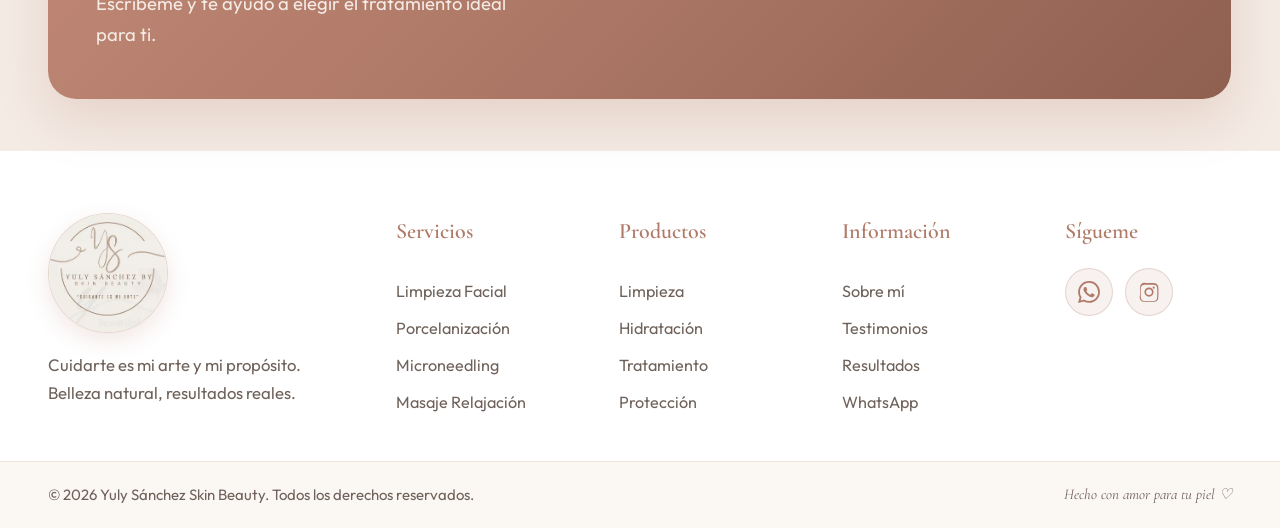
==== commit 2bd35d13: "Admin editable con lapicitos: inicio, servicios, sobre mí, testimonios y resultados. Co-authored-by:" ====
--- a/index.html
+++ b/index.html
@@ -530,113 +530,7 @@
 
           <div class="services-carousel__viewport">
             <div class="services-carousel__track" id="servicesTrack">
-              <article class="service-card" data-index="0">
-                <div class="service-card__media">
-                  <img src="assets/servicios/limpieza-facial-profunda.webp" alt="Limpieza Facial Profunda" loading="lazy" />
-                </div>
-                <div class="service-card__body">
-                  <h3>Limpieza Facial Profunda</h3>
-                  <p>Ideal para desobstruir poros, renovar y equilibrar el rostro. Incluye extracción cuidadosa, limpieza a profundidad e hidratación final para dejar la piel más limpia, fresca y cómoda desde la primera sesión.</p>
-                  <span class="service-card__price">$80.000</span>
-                </div>
-              </article>
-
-              <article class="service-card" data-index="1">
-                <div class="service-card__media service-card__media--gallery" data-gallery>
-                  <div class="service-card__gallery">
-                    <img class="is-active" src="assets/servicios/limpieza-premium-resultado-1.webp" alt="Resultados Limpieza Facial Premium 1" loading="lazy" />
-                    <img src="assets/servicios/limpieza-premium-resultado-2.webp" alt="Resultados Limpieza Facial Premium 2" loading="lazy" />
-                  </div>
-                </div>
-                <div class="service-card__body">
-                  <h3>Limpieza Facial Premium</h3>
-                  <p>Un protocolo premium de limpieza, hidratación y glow pensado para pieles que buscan un resultado más visible. Combina cuidado profundo con activos que aportan luminosidad, suavidad y una sensación de piel renovada y radiante.</p>
-                  <span class="service-card__price">$130.000</span>
-                </div>
-              </article>
-
-              <article class="service-card" data-index="2">
-                <div class="service-card__media">
-                  <img src="assets/servicios/limpieza-acne.webp" alt="Sesión Limpieza Facial Acné" loading="lazy" />
-                </div>
-                <div class="service-card__body">
-                  <h3>Sesión Limpieza Facial Acné</h3>
-                  <p>Especial para pieles con brotes, inflamación o tendencia acneica. Limpia a profundidad, calma la zona, ayuda a mejorar la textura y reduce impurezas sin resecar, respetando el equilibrio natural de tu piel sensible.</p>
-                  <span class="service-card__price">$80.000</span>
-                </div>
-              </article>
-
-              <article class="service-card" data-index="3">
-                <div class="service-card__media">
-                  <img src="assets/servicios/limpieza-acne-peeling.webp" alt="Limpieza Facial Acné + Peeling" loading="lazy" />
-                </div>
-                <div class="service-card__body">
-                  <h3>Limpieza Facial Acné + Peeling</h3>
-                  <p>Limpieza orientada al acné con peeling controlado para atenuar marcas, unificar el tono y refinar la textura. Ideal si buscas una piel más pareja, menos opaca y con una renovación visible de forma progresiva y segura.</p>
-                  <span class="service-card__price">$140.000</span>
-                </div>
-              </article>
-
-              <article class="service-card" data-index="4">
-                <div class="service-card__media">
-                  <img src="assets/servicios/porcelanizacion-hidrafacial.webp?v=2" alt="Porcelanización con Hidrafacial" loading="lazy" />
-                </div>
-                <div class="service-card__body">
-                  <h3>Porcelanización con Hidrafacial</h3>
-                  <p>Hidrafacial + activos premium para un glow inmediato, hidratación profunda y textura más refinada. Perfecta cuando quieres una piel luminosa, suave al tacto y con aspecto porcelanizado desde la misma sesión.</p>
-                  <span class="service-card__price">$180.000</span>
-                </div>
-              </article>
-
-              <article class="service-card" data-index="5">
-                <div class="service-card__media">
-                  <img src="assets/servicios/microneedling-principio-activo.webp" alt="Microneedling Principio Activo" loading="lazy" />
-                </div>
-                <div class="service-card__body">
-                  <h3>Microneedling Principio Activo</h3>
-                  <p>Estimula la renovación celular y potencia la absorción de activos para mejorar firmeza, textura, poros y signos de cansancio. Un tratamiento regenerador ideal si buscas piel más tersa, uniforme y con mejor calidad a mediano plazo.</p>
-                  <span class="service-card__price">$150.000</span>
-                </div>
-              </article>
-
-              <article class="service-card" data-index="6">
-                <div class="service-card__media service-card__media--gallery" data-gallery>
-                  <div class="service-card__gallery">
-                    <img class="is-active" src="assets/servicios/microneedling-pink-glow-1.webp" alt="Microneedling Pink Glow productos" loading="lazy" />
-                    <img src="assets/servicios/microneedling-pink-glow-2.webp" alt="Microneedling Pink Glow tratamiento" loading="lazy" />
-                  </div>
-                </div>
-                <div class="service-card__body">
-                  <h3>Microneedling Pink Glow</h3>
-                  <p>Microneedling potenciado con Pink Glow o esperma de salmón para revitalizar, hidratar en profundidad y devolver luminosidad. Ideal para pieles apagadas que necesitan un boost de glow, frescura y recuperación visible.</p>
-                  <span class="service-card__price">$230.000</span>
-                </div>
-              </article>
-
-              <article class="service-card" data-index="7">
-                <div class="service-card__media service-card__media--gallery" data-gallery>
-                  <div class="service-card__gallery">
-                    <img class="is-active" src="assets/servicios/limpieza-espalda-1.webp" alt="Limpieza Facial Espalda resultado 1" loading="lazy" />
-                    <img src="assets/servicios/limpieza-espalda-2.webp" alt="Limpieza Facial Espalda resultado 2" loading="lazy" />
-                  </div>
-                </div>
-                <div class="service-card__body">
-                  <h3>Limpieza Facial Espalda</h3>
-                  <p>Limpieza profunda de espalda para puntos negros, textura irregular e impurezas acumuladas. Ayuda a descongestionar, suavizar y mejorar el aspecto de la piel en una zona que suele olvidarse en la rutina diaria de cuidado.</p>
-                  <span class="service-card__price">$180.000</span>
-                </div>
-              </article>
-
-              <article class="service-card" data-index="8">
-                <div class="service-card__media">
-                  <img src="assets/servicios/masaje-relajacion.webp" alt="Masaje Relajación Completo" loading="lazy" />
-                </div>
-                <div class="service-card__body">
-                  <h3>Masaje Relajación Completo</h3>
-                  <p>Libera tensión muscular, reduce el estrés y te regala un momento de calma total para cuerpo y mente. Ideal para desconectar, mejorar la circulación y salir con una sensación de bienestar que también se refleja en el rostro.</p>
-                  <span class="service-card__price">$100.000</span>
-                </div>
-              </article>
+              <!-- servicios desde data/services.json -->
             </div>
           </div>
 
@@ -762,58 +656,10 @@
           role="region"
           aria-label="Testimonios. Desliza horizontalmente para ver más."
         >
-          <article class="testimonial-card">
-            <div class="testimonial-card__author">
-              <span class="stars" aria-label="5 estrellas">★★★★★</span>
-              <strong>Laura Gómez</strong>
-            </div>
-            <p>“Salí de la cita con la piel luminosa y calmada. Yuly es muy profesional y te explica cada paso con cariño. Me sentí en buenas manos desde el primer mensaje.”</p>
-          </article>
-          <article class="testimonial-card">
-            <div class="testimonial-card__author">
-              <span class="stars" aria-label="5 estrellas">★★★★★</span>
-              <strong>Mariana Restrepo</strong>
-            </div>
-            <p>“Mi acné mejoró muchísimo. El tratamiento fue cómodo y los resultados se notan en las fotos de antes y después. ¡Totalmente recomendada en Medellín!”</p>
-          </article>
-          <article class="testimonial-card">
-            <div class="testimonial-card__author">
-              <span class="stars" aria-label="5 estrellas">★★★★★</span>
-              <strong>Valentina Rodríguez</strong>
-            </div>
-            <p>“Lo que más valoro es la honestidad: me armó un plan realista para mi piel sensible y ahora me veo descansada y con un glow natural hermoso.”</p>
-          </article>
-          <article class="testimonial-card">
-            <div class="testimonial-card__author">
-              <span class="stars" aria-label="5 estrellas">★★★★★</span>
-              <strong>Camila Osorio</strong>
-            </div>
-            <p>“Un espacio íntimo, limpio y cálido. El Hydrafacial me dejó la cara suavecita y sin brotes. Ya agendé mi próximo cuidado.”</p>
-          </article>
-          <article class="testimonial-card">
-            <div class="testimonial-card__author">
-              <span class="stars" aria-label="5 estrellas">★★★★★</span>
-              <strong>Daniela Mejía</strong>
-            </div>
-            <p>“Llevo años batallando con manchas y por fin veo un cambio de verdad. Yuly es detallada, cariñosa y transmite mucha tranquilidad.”</p>
-          </article>
-          <article class="testimonial-card">
-            <div class="testimonial-card__author">
-              <span class="stars" aria-label="5 estrellas">★★★★★</span>
-              <strong>Isabella Cárdenas</strong>
-            </div>
-            <p>“Me recomendó productos que sí funcionan con mi rutina. Mi piel se siente más firme, hidratada y con un brillo sano que me encanta.”</p>
-          </article>
-        </div>
-
-        <div class="dots" id="testimonialDots" aria-label="Paginación de testimonios">
-          <button class="dot is-active" type="button" aria-label="Testimonio 1"></button>
-          <button class="dot" type="button" aria-label="Testimonio 2"></button>
-          <button class="dot" type="button" aria-label="Testimonio 3"></button>
-          <button class="dot" type="button" aria-label="Testimonio 4"></button>
-          <button class="dot" type="button" aria-label="Testimonio 5"></button>
-          <button class="dot" type="button" aria-label="Testimonio 6"></button>
-        </div>
+          <!-- testimonios desde data/testimonials.json -->
+        </div>
+
+        <div class="dots" id="testimonialDots" aria-label="Paginación de testimonios"></div>
       </div>
     </section>
 
@@ -883,6 +729,7 @@
   </div>
 
   <script src="js/products-core.js"></script>
+  <script src="js/cms.js"></script>
   <script src="script.js"></script>
 </body>
 </html>
--- a/styles.css
+++ b/styles.css
@@ -1158,7 +1158,11 @@
   justify-self: center;
   width: 100%;
   max-width: 520px;
-  overflow: clip;
+  /* visible: la bolita no se moche */
+  overflow: visible;
+  /* aire interno para que la bolita quepa entera */
+  padding: 0.35rem;
+  box-sizing: border-box;
 }
 
 .hero__orb {
@@ -1260,7 +1264,7 @@
 
 .hero__float-card {
   position: absolute;
-  left: -4%;
+  left: 6%;
   bottom: 12%;
   width: 148px;
   height: 148px;
@@ -1275,7 +1279,10 @@
   padding: 1rem;
   box-shadow: var(--shadow);
   animation: floatSoft 5.5s ease-in-out infinite;
-  z-index: 3;
+  z-index: 5;
+  /* nunca salirse del área visible del hero */
+  max-width: calc(100% - 1rem);
+  box-sizing: border-box;
 }
 
 .hero__float-card span {
@@ -1507,7 +1514,7 @@
 
 .services-carousel__viewport {
   position: relative;
-  height: 900px;
+  height: 980px;
   perspective: 1400px;
   overflow: hidden;
 }
@@ -1608,10 +1615,6 @@
   line-height: 1.45;
   color: var(--ink-soft);
   margin: 0;
-  display: -webkit-box;
-  -webkit-line-clamp: 5;
-  -webkit-box-orient: vertical;
-  overflow: hidden;
 }
 
 .service-card__price {
@@ -1865,18 +1868,19 @@
 }
 
 .product-card__body {
-  padding: 1rem 1rem 1.25rem;
+  padding: 1rem 1rem 1.4rem;
   display: flex;
   flex-direction: column;
   flex: 1;
   min-height: 0;
+  gap: 0.1rem;
 }
 
 .product-card__brand {
   display: block;
   font-size: 0.72rem;
   color: var(--ink-soft);
-  margin-bottom: 0.2rem;
+  margin-bottom: 0.15rem;
 }
 
 .product-card__cat {
@@ -1888,17 +1892,18 @@
 
 .product-card__body h3 {
   font-size: 0.98rem;
-  margin: 0.35rem 0 0.6rem;
+  margin: 0.3rem 0 0.5rem;
   line-height: 1.35;
-  min-height: 3.2em;
+  min-height: 2.8em;
 }
 
 .product-card__meta {
   display: flex;
   align-items: baseline;
-  gap: 0.65rem;
+  gap: 0.55rem 0.65rem;
   flex-wrap: wrap;
   margin-top: auto;
+  padding-top: 0.25rem;
 }
 
 .price {
@@ -1914,10 +1919,13 @@
 }
 
 .product-card__note {
-  margin-top: 0.55rem;
+  margin-top: 0.7rem;
+  margin-bottom: 0;
+  padding-bottom: 0.15rem;
   font-size: 0.72rem;
   font-style: italic;
   color: var(--terracotta);
+  line-height: 1.35;
 }
 
 .product-card__badge {
@@ -2897,6 +2905,15 @@
     max-width: 520px;
     margin-inline: auto;
     width: 100%;
+    overflow: visible;
+  }
+
+  .hero__float-card {
+    left: 8%;
+    bottom: 10%;
+    width: 132px;
+    height: 132px;
+    z-index: 5;
   }
 
   .hero {
@@ -2972,7 +2989,7 @@
   }
 
   .services-carousel__viewport {
-    height: 560px;
+    height: 740px;
   }
 
   .services-carousel__nav {
@@ -3040,7 +3057,6 @@
 
   .service-card__body p {
     font-size: 0.9rem;
-    -webkit-line-clamp: 3;
     margin-bottom: 0.5rem;
   }
 
@@ -3150,15 +3166,65 @@
 
   .products__grid {
     grid-template-columns: repeat(2, minmax(0, 1fr));
+    gap: 1.35rem 1rem;
+    align-items: stretch;
   }
 
   .product-card {
-    max-width: 230px;
-    min-height: 520px;
+    max-width: none;
+    width: 100%;
+    min-height: 460px;
   }
 
   .product-card__inner {
-    min-height: 520px;
+    min-height: 460px;
+  }
+
+  .product-card__media {
+    height: 175px;
+    padding: 0.9rem 0.7rem 0.4rem;
+  }
+
+  .product-card__media img {
+    max-height: 150px;
+  }
+
+  .product-card__body {
+    padding: 0.8rem 0.85rem 1.25rem;
+  }
+
+  .product-card__body h3 {
+    font-size: 0.9rem;
+    min-height: 2.5em;
+    margin: 0.25rem 0 0.4rem;
+  }
+
+  .product-card__brand {
+    font-size: 0.68rem;
+  }
+
+  .product-card__cat {
+    font-size: 0.62rem;
+  }
+
+  .price {
+    font-size: 0.95rem;
+  }
+
+  .price--old {
+    font-size: 0.78rem;
+  }
+
+  .product-card__note {
+    margin-top: 0.75rem;
+    font-size: 0.68rem;
+  }
+
+  .product-card__badge {
+    top: 10px;
+    left: 10px;
+    font-size: 0.62rem;
+    padding: 0.28rem 0.5rem;
   }
 
 }
@@ -3186,7 +3252,7 @@
   }
 
   .services-carousel__viewport {
-    height: 520px;
+    height: 680px;
   }
 
   .service-card {
@@ -3198,26 +3264,81 @@
   }
 
   .why__grid,
-  .products__grid,
   .footer__grid {
     grid-template-columns: 1fr;
   }
 
+  .products__grid {
+    grid-template-columns: repeat(2, minmax(0, 1fr));
+    gap: 1.15rem 0.8rem;
+  }
+
   .product-card {
-    max-width: 300px;
-    min-height: 560px;
+    max-width: none;
+    width: 100%;
+    min-height: 430px;
   }
 
   .product-card__inner {
-    min-height: 560px;
+    min-height: 430px;
   }
 
   .product-card__media {
-    height: 300px;
+    height: 150px;
+    padding: 0.75rem 0.55rem 0.35rem;
   }
 
   .product-card__media img {
-    max-height: 265px;
+    max-height: 128px;
+  }
+
+  .product-card__body {
+    padding: 0.7rem 0.75rem 1.2rem;
+  }
+
+  .product-card__body h3 {
+    font-size: 0.86rem;
+    min-height: 2.4em;
+    margin: 0.2rem 0 0.35rem;
+  }
+
+  .product-card__brand {
+    font-size: 0.64rem;
+  }
+
+  .product-card__cat {
+    font-size: 0.58rem;
+    letter-spacing: 0.1em;
+  }
+
+  .price {
+    font-size: 0.9rem;
+  }
+
+  .price--old {
+    font-size: 0.74rem;
+  }
+
+  .product-card__note {
+    margin-top: 0.7rem;
+    font-size: 0.65rem;
+  }
+
+  .product-card__badge {
+    top: 8px;
+    left: 8px;
+  }
+
+  .product-card__face--back {
+    padding: 1rem 0.85rem;
+  }
+
+  .product-card__face--back strong {
+    font-size: 1rem;
+  }
+
+  .product-card__face--back li {
+    font-size: 0.8rem;
   }
 
   .routine-tabs {
@@ -3271,14 +3392,20 @@
   }
 
   .hero__float-card {
-    width: 118px;
-    height: 118px;
-    left: 4%;
-    bottom: 8%;
+    width: 112px;
+    height: 112px;
+    left: 10%;
+    bottom: 9%;
+    padding: 0.7rem;
+  }
+
+  .hero__float-card span {
+    font-size: 0.55rem;
+    letter-spacing: 0.08em;
   }
 
   .hero__float-card strong {
-    font-size: 1.35rem;
+    font-size: 1.2rem;
   }
 
   .hero__mini {
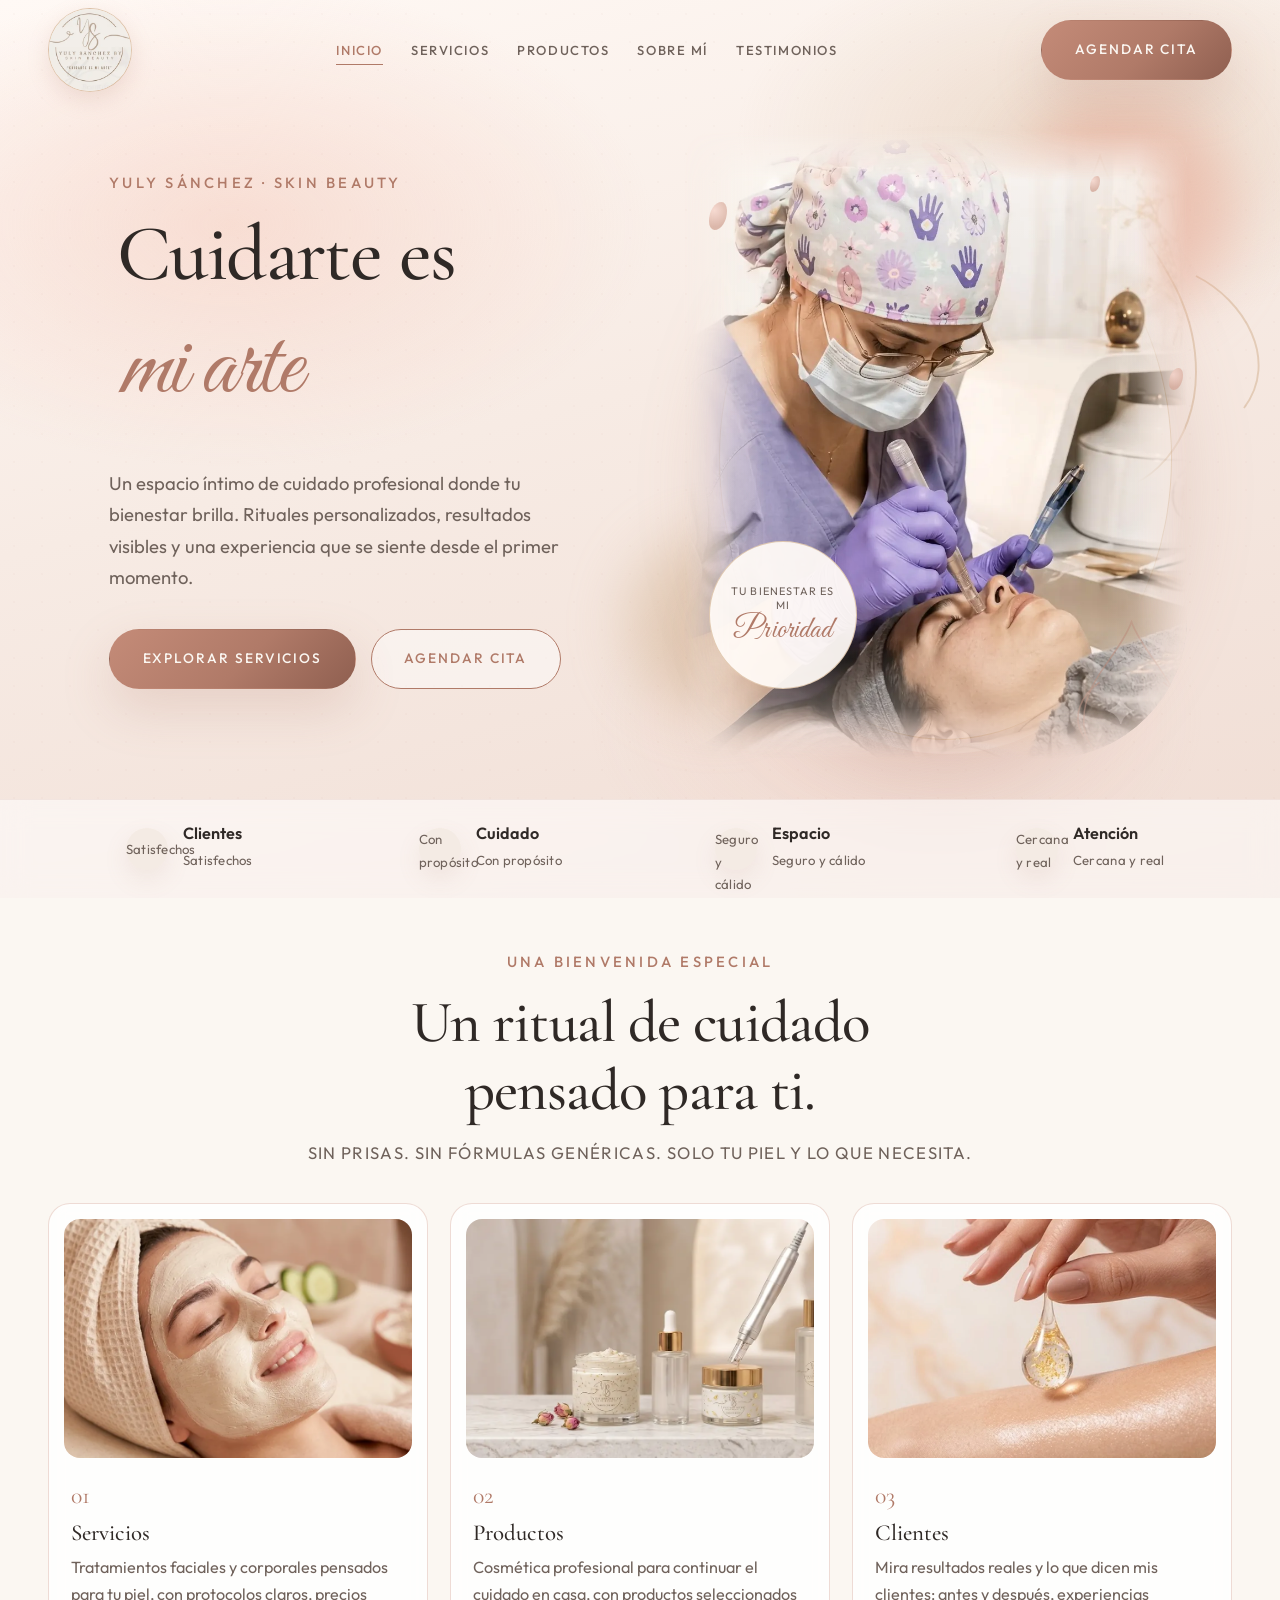
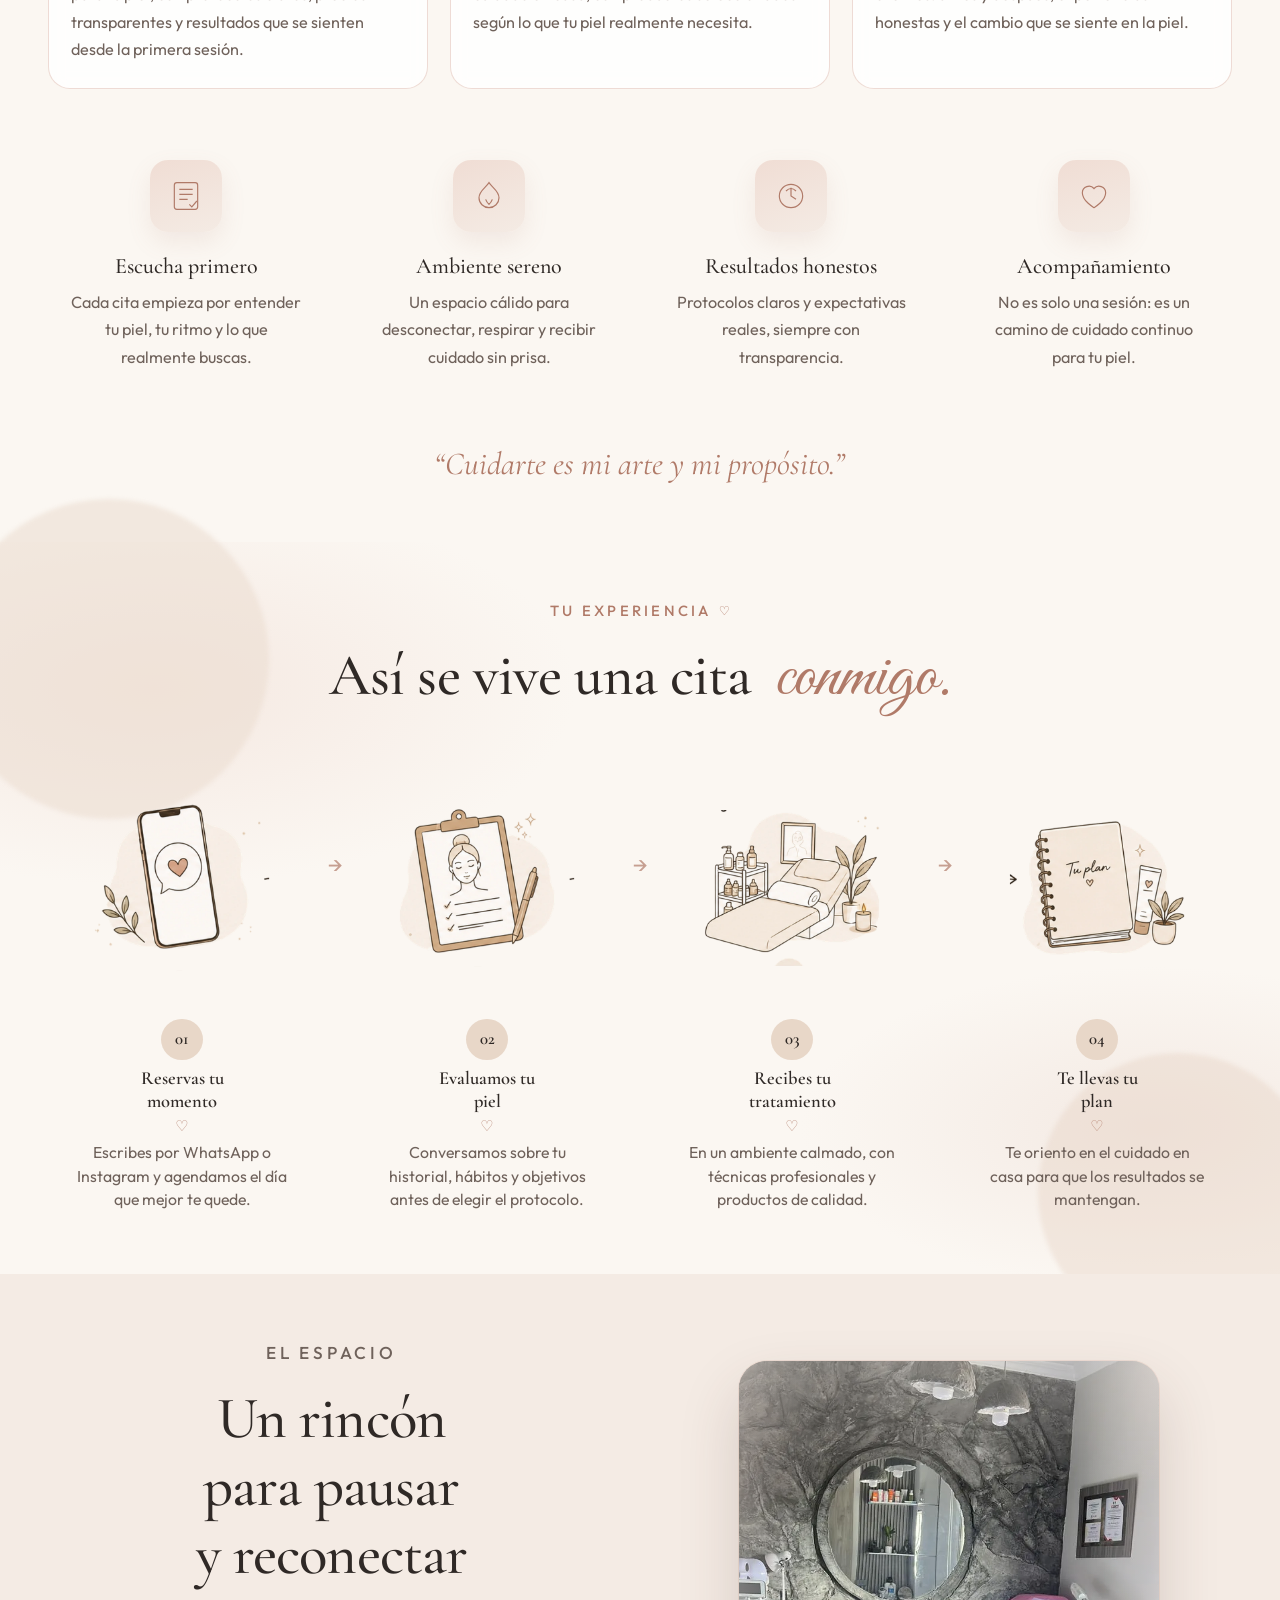
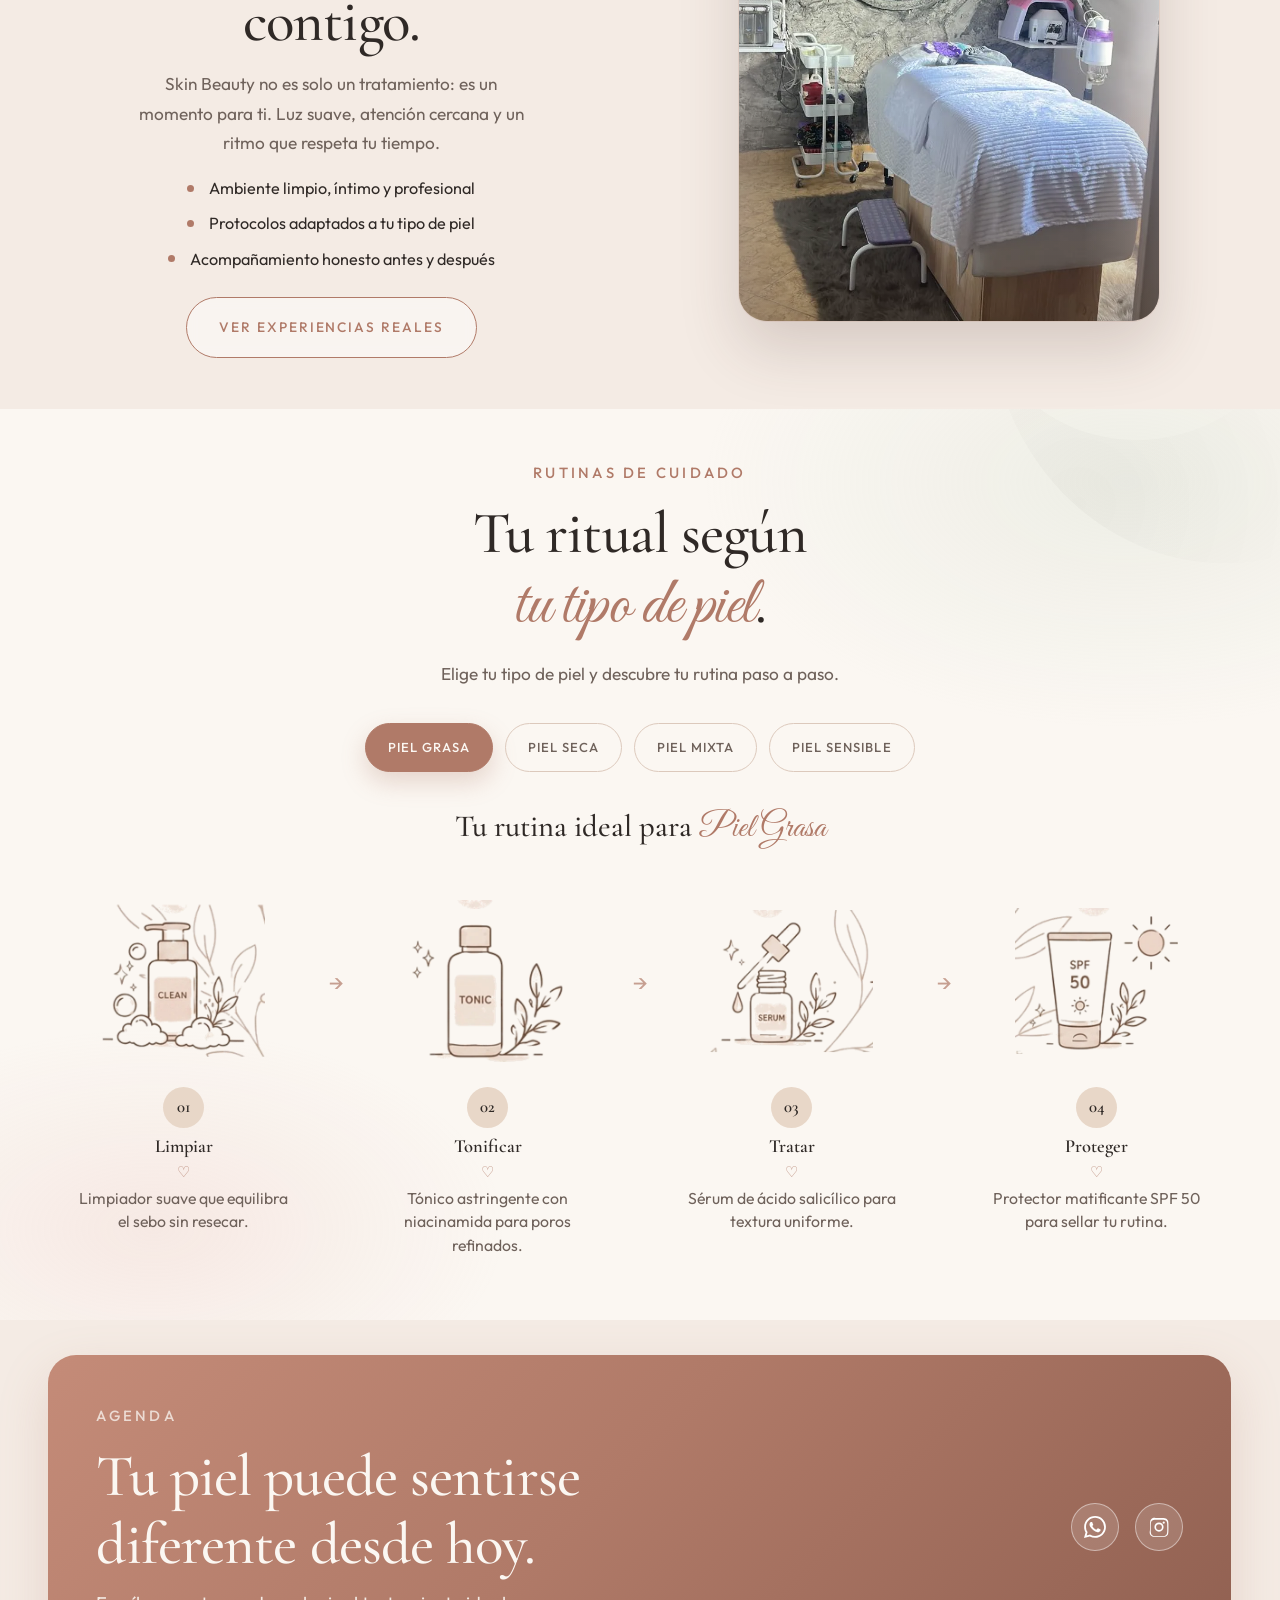
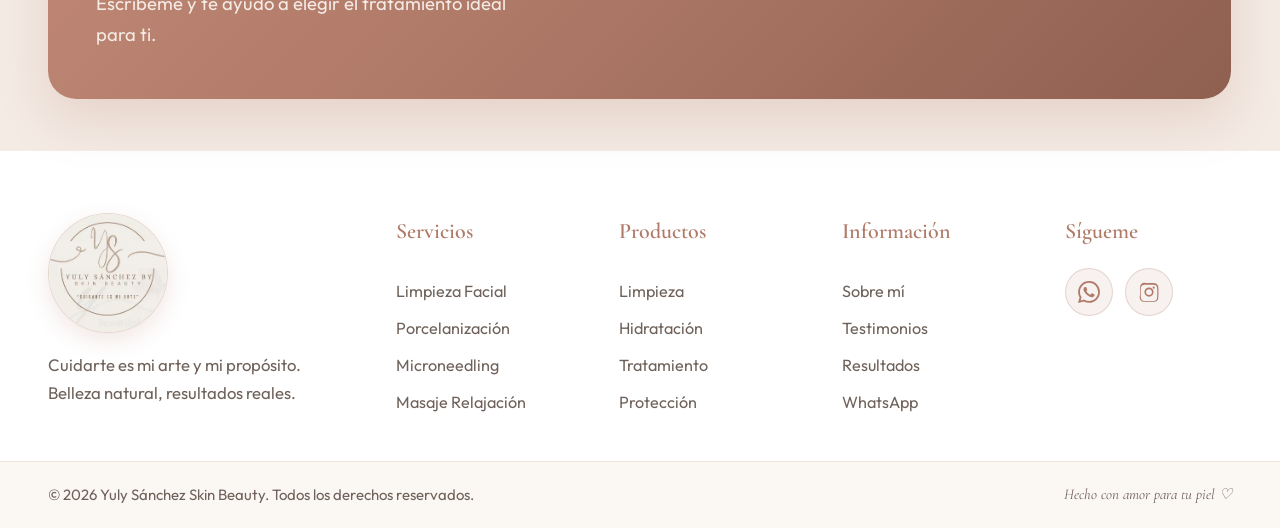
==== commit f2763c75: "Restaura el HTML original y edita a pantalla completa sin iframe. Co-authored-by: Cursor <cursoragen" ====
--- a/index.html
+++ b/index.html
@@ -530,7 +530,113 @@
 
           <div class="services-carousel__viewport">
             <div class="services-carousel__track" id="servicesTrack">
-              <!-- servicios desde data/services.json -->
+              <article class="service-card" data-index="0">
+                <div class="service-card__media">
+                  <img src="assets/servicios/limpieza-facial-profunda.webp" alt="Limpieza Facial Profunda" loading="lazy" />
+                </div>
+                <div class="service-card__body">
+                  <h3>Limpieza Facial Profunda</h3>
+                  <p>Ideal para desobstruir poros, renovar y equilibrar el rostro. Incluye extracci├│n cuidadosa, limpieza a profundidad e hidrataci├│n final para dejar la piel m├ís limpia, fresca y c├│moda desde la primera sesi├│n.</p>
+                  <span class="service-card__price">$80.000</span>
+                </div>
+              </article>
+
+              <article class="service-card" data-index="1">
+                <div class="service-card__media service-card__media--gallery" data-gallery>
+                  <div class="service-card__gallery">
+                    <img class="is-active" src="assets/servicios/limpieza-premium-resultado-1.webp" alt="Resultados Limpieza Facial Premium 1" loading="lazy" />
+                    <img src="assets/servicios/limpieza-premium-resultado-2.webp" alt="Resultados Limpieza Facial Premium 2" loading="lazy" />
+                  </div>
+                </div>
+                <div class="service-card__body">
+                  <h3>Limpieza Facial Premium</h3>
+                  <p>Un protocolo premium de limpieza, hidrataci├│n y glow pensado para pieles que buscan un resultado m├ís visible. Combina cuidado profundo con activos que aportan luminosidad, suavidad y una sensaci├│n de piel renovada y radiante.</p>
+                  <span class="service-card__price">$130.000</span>
+                </div>
+              </article>
+
+              <article class="service-card" data-index="2">
+                <div class="service-card__media">
+                  <img src="assets/servicios/limpieza-acne.webp" alt="Sesi├│n Limpieza Facial Acn├®" loading="lazy" />
+                </div>
+                <div class="service-card__body">
+                  <h3>Sesi├│n Limpieza Facial Acn├®</h3>
+                  <p>Especial para pieles con brotes, inflamaci├│n o tendencia acneica. Limpia a profundidad, calma la zona, ayuda a mejorar la textura y reduce impurezas sin resecar, respetando el equilibrio natural de tu piel sensible.</p>
+                  <span class="service-card__price">$80.000</span>
+                </div>
+              </article>
+
+              <article class="service-card" data-index="3">
+                <div class="service-card__media">
+                  <img src="assets/servicios/limpieza-acne-peeling.webp" alt="Limpieza Facial Acn├® + Peeling" loading="lazy" />
+                </div>
+                <div class="service-card__body">
+                  <h3>Limpieza Facial Acn├® + Peeling</h3>
+                  <p>Limpieza orientada al acn├® con peeling controlado para atenuar marcas, unificar el tono y refinar la textura. Ideal si buscas una piel m├ís pareja, menos opaca y con una renovaci├│n visible de forma progresiva y segura.</p>
+                  <span class="service-card__price">$140.000</span>
+                </div>
+              </article>
+
+              <article class="service-card" data-index="4">
+                <div class="service-card__media">
+                  <img src="assets/servicios/porcelanizacion-hidrafacial.webp?v=2" alt="Porcelanizaci├│n con Hidrafacial" loading="lazy" />
+                </div>
+                <div class="service-card__body">
+                  <h3>Porcelanizaci├│n con Hidrafacial</h3>
+                  <p>Hidrafacial + activos premium para un glow inmediato, hidrataci├│n profunda y textura m├ís refinada. Perfecta cuando quieres una piel luminosa, suave al tacto y con aspecto porcelanizado desde la misma sesi├│n.</p>
+                  <span class="service-card__price">$180.000</span>
+                </div>
+              </article>
+
+              <article class="service-card" data-index="5">
+                <div class="service-card__media">
+                  <img src="assets/servicios/microneedling-principio-activo.webp" alt="Microneedling Principio Activo" loading="lazy" />
+                </div>
+                <div class="service-card__body">
+                  <h3>Microneedling Principio Activo</h3>
+                  <p>Estimula la renovaci├│n celular y potencia la absorci├│n de activos para mejorar firmeza, textura, poros y signos de cansancio. Un tratamiento regenerador ideal si buscas piel m├ís tersa, uniforme y con mejor calidad a mediano plazo.</p>
+                  <span class="service-card__price">$150.000</span>
+                </div>
+              </article>
+
+              <article class="service-card" data-index="6">
+                <div class="service-card__media service-card__media--gallery" data-gallery>
+                  <div class="service-card__gallery">
+                    <img class="is-active" src="assets/servicios/microneedling-pink-glow-1.webp" alt="Microneedling Pink Glow productos" loading="lazy" />
+                    <img src="assets/servicios/microneedling-pink-glow-2.webp" alt="Microneedling Pink Glow tratamiento" loading="lazy" />
+                  </div>
+                </div>
+                <div class="service-card__body">
+                  <h3>Microneedling Pink Glow</h3>
+                  <p>Microneedling potenciado con Pink Glow o esperma de salm├│n para revitalizar, hidratar en profundidad y devolver luminosidad. Ideal para pieles apagadas que necesitan un boost de glow, frescura y recuperaci├│n visible.</p>
+                  <span class="service-card__price">$230.000</span>
+                </div>
+              </article>
+
+              <article class="service-card" data-index="7">
+                <div class="service-card__media service-card__media--gallery" data-gallery>
+                  <div class="service-card__gallery">
+                    <img class="is-active" src="assets/servicios/limpieza-espalda-1.webp" alt="Limpieza Facial Espalda resultado 1" loading="lazy" />
+                    <img src="assets/servicios/limpieza-espalda-2.webp" alt="Limpieza Facial Espalda resultado 2" loading="lazy" />
+                  </div>
+                </div>
+                <div class="service-card__body">
+                  <h3>Limpieza Facial Espalda</h3>
+                  <p>Limpieza profunda de espalda para puntos negros, textura irregular e impurezas acumuladas. Ayuda a descongestionar, suavizar y mejorar el aspecto de la piel en una zona que suele olvidarse en la rutina diaria de cuidado.</p>
+                  <span class="service-card__price">$180.000</span>
+                </div>
+              </article>
+
+              <article class="service-card" data-index="8">
+                <div class="service-card__media">
+                  <img src="assets/servicios/masaje-relajacion.webp" alt="Masaje Relajaci├│n Completo" loading="lazy" />
+                </div>
+                <div class="service-card__body">
+                  <h3>Masaje Relajaci├│n Completo</h3>
+                  <p>Libera tensi├│n muscular, reduce el estr├®s y te regala un momento de calma total para cuerpo y mente. Ideal para desconectar, mejorar la circulaci├│n y salir con una sensaci├│n de bienestar que tambi├®n se refleja en el rostro.</p>
+                  <span class="service-card__price">$100.000</span>
+                </div>
+              </article>
             </div>
           </div>
 
@@ -654,12 +760,60 @@
           id="testimonialsTrack"
           tabindex="0"
           role="region"
-          aria-label="Testimonios. Desliza horizontalmente para ver más."
+          aria-label="Testimonios. Desliza horizontalmente para ver m├ís."
         >
-          <!-- testimonios desde data/testimonials.json -->
-        </div>
-
-        <div class="dots" id="testimonialDots" aria-label="Paginación de testimonios"></div>
+          <article class="testimonial-card">
+            <div class="testimonial-card__author">
+              <span class="stars" aria-label="5 estrellas">ÔÿàÔÿàÔÿàÔÿàÔÿà</span>
+              <strong>Laura G├│mez</strong>
+            </div>
+            <p>ÔÇ£Sal├¡ de la cita con la piel luminosa y calmada. Yuly es muy profesional y te explica cada paso con cari├▒o. Me sent├¡ en buenas manos desde el primer mensaje.ÔÇØ</p>
+          </article>
+          <article class="testimonial-card">
+            <div class="testimonial-card__author">
+              <span class="stars" aria-label="5 estrellas">ÔÿàÔÿàÔÿàÔÿàÔÿà</span>
+              <strong>Mariana Restrepo</strong>
+            </div>
+            <p>ÔÇ£Mi acn├® mejor├│ much├¡simo. El tratamiento fue c├│modo y los resultados se notan en las fotos de antes y despu├®s. ┬íTotalmente recomendada en Medell├¡n!ÔÇØ</p>
+          </article>
+          <article class="testimonial-card">
+            <div class="testimonial-card__author">
+              <span class="stars" aria-label="5 estrellas">ÔÿàÔÿàÔÿàÔÿàÔÿà</span>
+              <strong>Valentina Rodr├¡guez</strong>
+            </div>
+            <p>ÔÇ£Lo que m├ís valoro es la honestidad: me arm├│ un plan realista para mi piel sensible y ahora me veo descansada y con un glow natural hermoso.ÔÇØ</p>
+          </article>
+          <article class="testimonial-card">
+            <div class="testimonial-card__author">
+              <span class="stars" aria-label="5 estrellas">ÔÿàÔÿàÔÿàÔÿàÔÿà</span>
+              <strong>Camila Osorio</strong>
+            </div>
+            <p>ÔÇ£Un espacio ├¡ntimo, limpio y c├ílido. El Hydrafacial me dej├│ la cara suavecita y sin brotes. Ya agend├® mi pr├│ximo cuidado.ÔÇØ</p>
+          </article>
+          <article class="testimonial-card">
+            <div class="testimonial-card__author">
+              <span class="stars" aria-label="5 estrellas">ÔÿàÔÿàÔÿàÔÿàÔÿà</span>
+              <strong>Daniela Mej├¡a</strong>
+            </div>
+            <p>ÔÇ£Llevo a├▒os batallando con manchas y por fin veo un cambio de verdad. Yuly es detallada, cari├▒osa y transmite mucha tranquilidad.ÔÇØ</p>
+          </article>
+          <article class="testimonial-card">
+            <div class="testimonial-card__author">
+              <span class="stars" aria-label="5 estrellas">ÔÿàÔÿàÔÿàÔÿàÔÿà</span>
+              <strong>Isabella C├írdenas</strong>
+            </div>
+            <p>ÔÇ£Me recomend├│ productos que s├¡ funcionan con mi rutina. Mi piel se siente m├ís firme, hidratada y con un brillo sano que me encanta.ÔÇØ</p>
+          </article>
+        </div>
+
+        <div class="dots" id="testimonialDots" aria-label="Paginaci├│n de testimonios">
+          <button class="dot is-active" type="button" aria-label="Testimonio 1"></button>
+          <button class="dot" type="button" aria-label="Testimonio 2"></button>
+          <button class="dot" type="button" aria-label="Testimonio 3"></button>
+          <button class="dot" type="button" aria-label="Testimonio 4"></button>
+          <button class="dot" type="button" aria-label="Testimonio 5"></button>
+          <button class="dot" type="button" aria-label="Testimonio 6"></button>
+        </div>
       </div>
     </section>
 
@@ -730,6 +884,7 @@
 
   <script src="js/products-core.js"></script>
   <script src="js/cms.js"></script>
+  <script src="js/edit-mode.js"></script>
   <script src="script.js"></script>
 </body>
 </html>
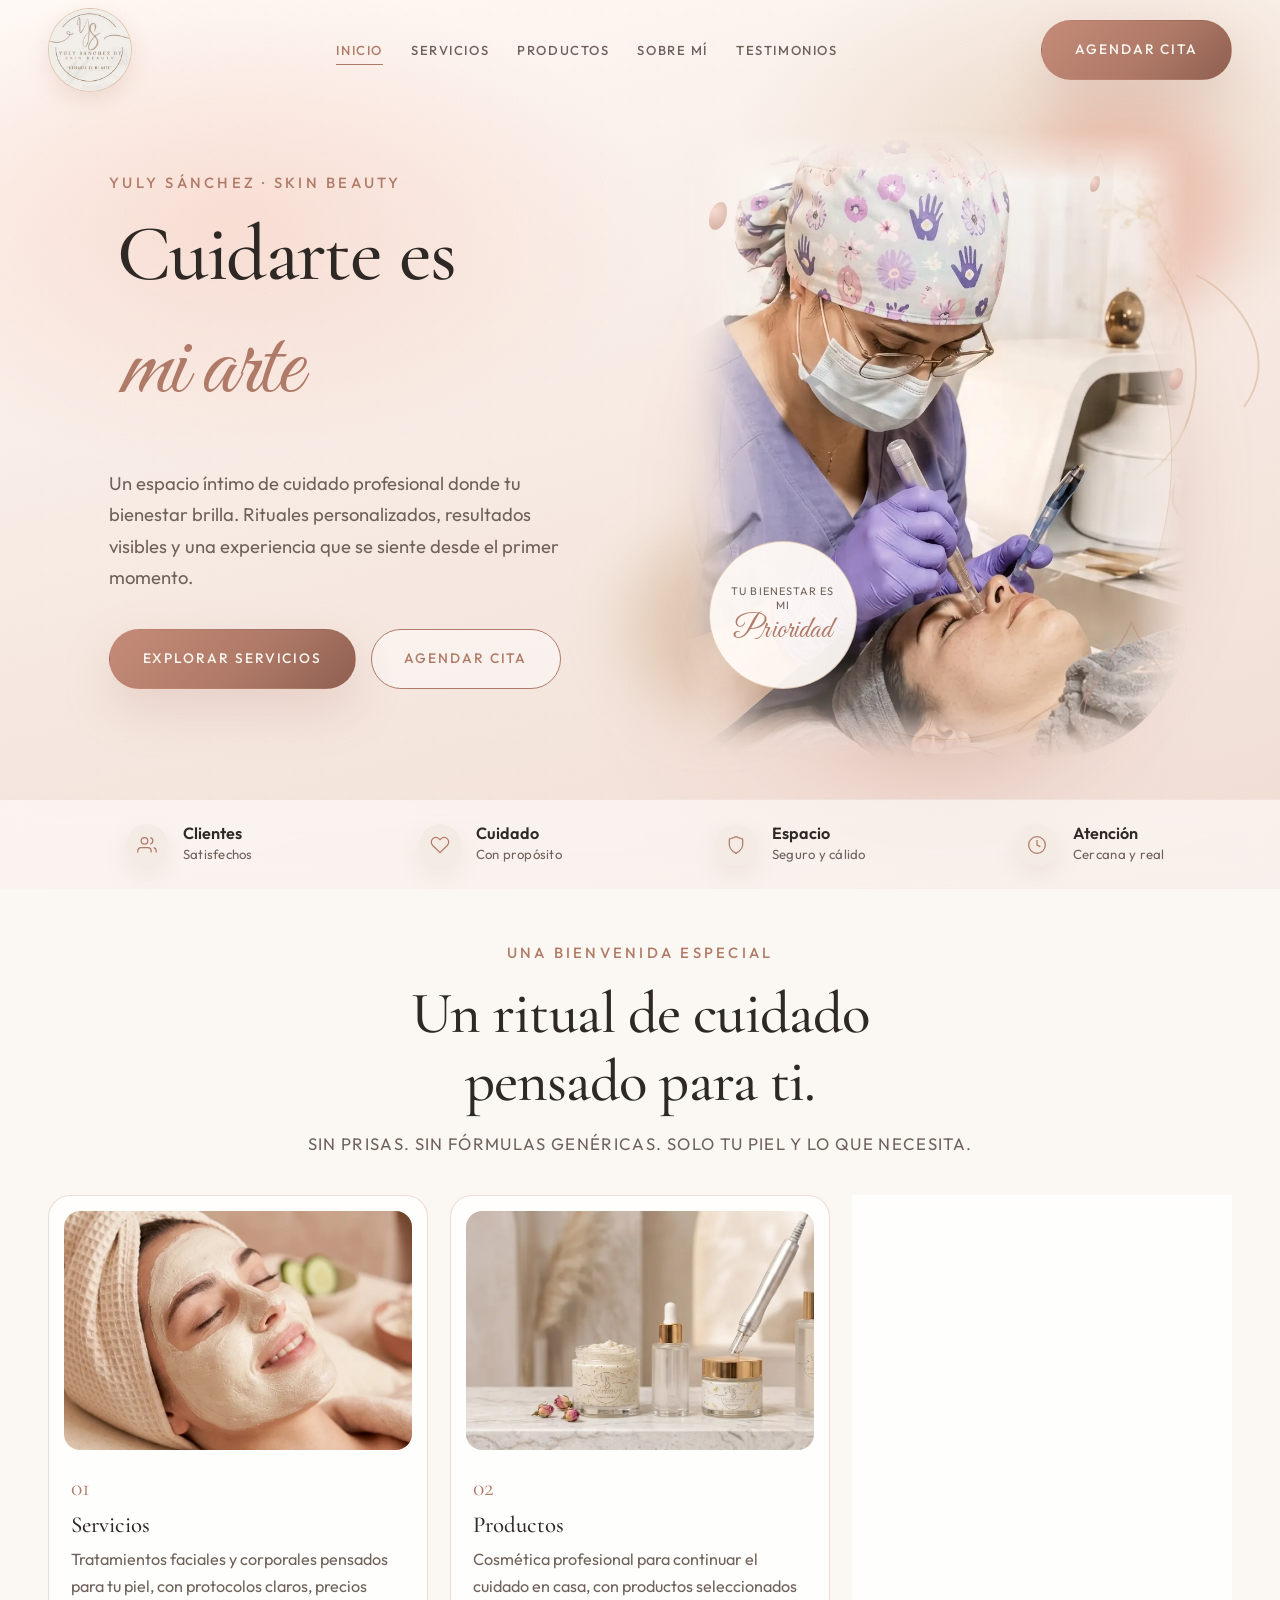
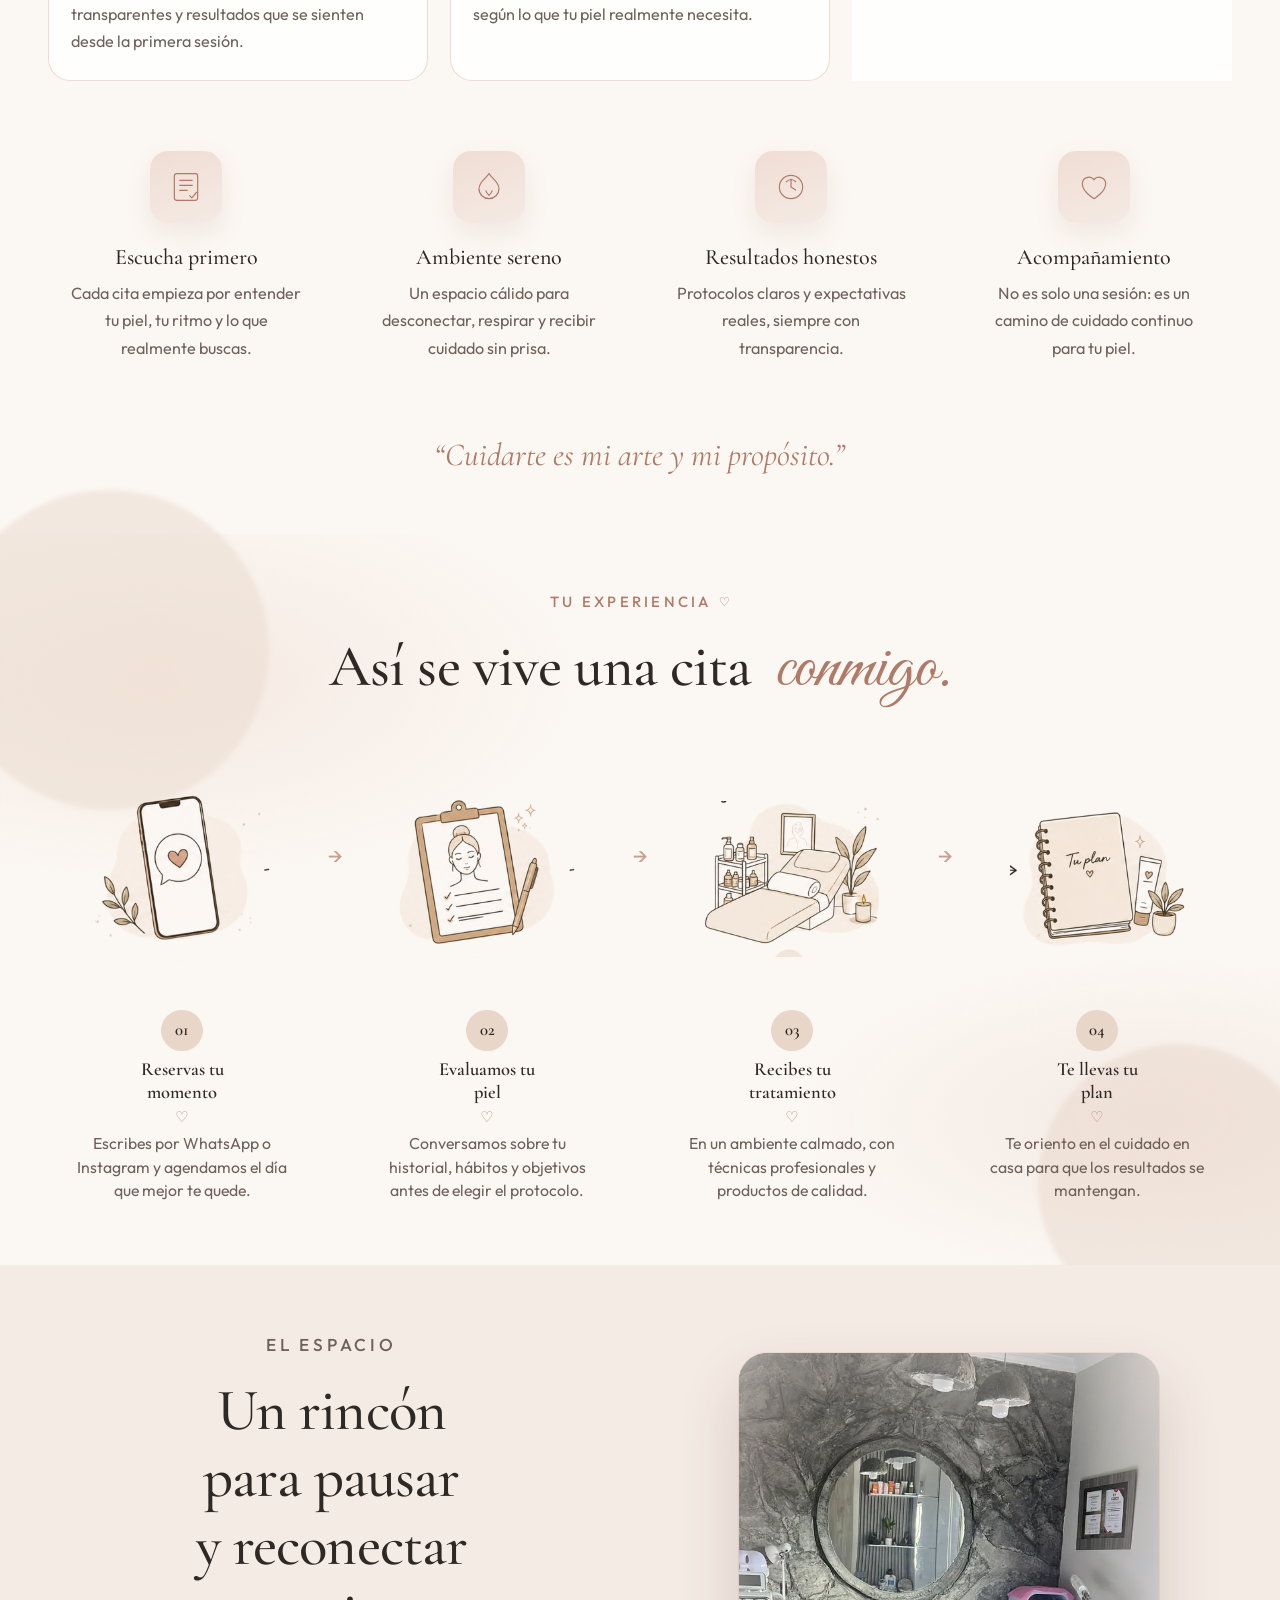
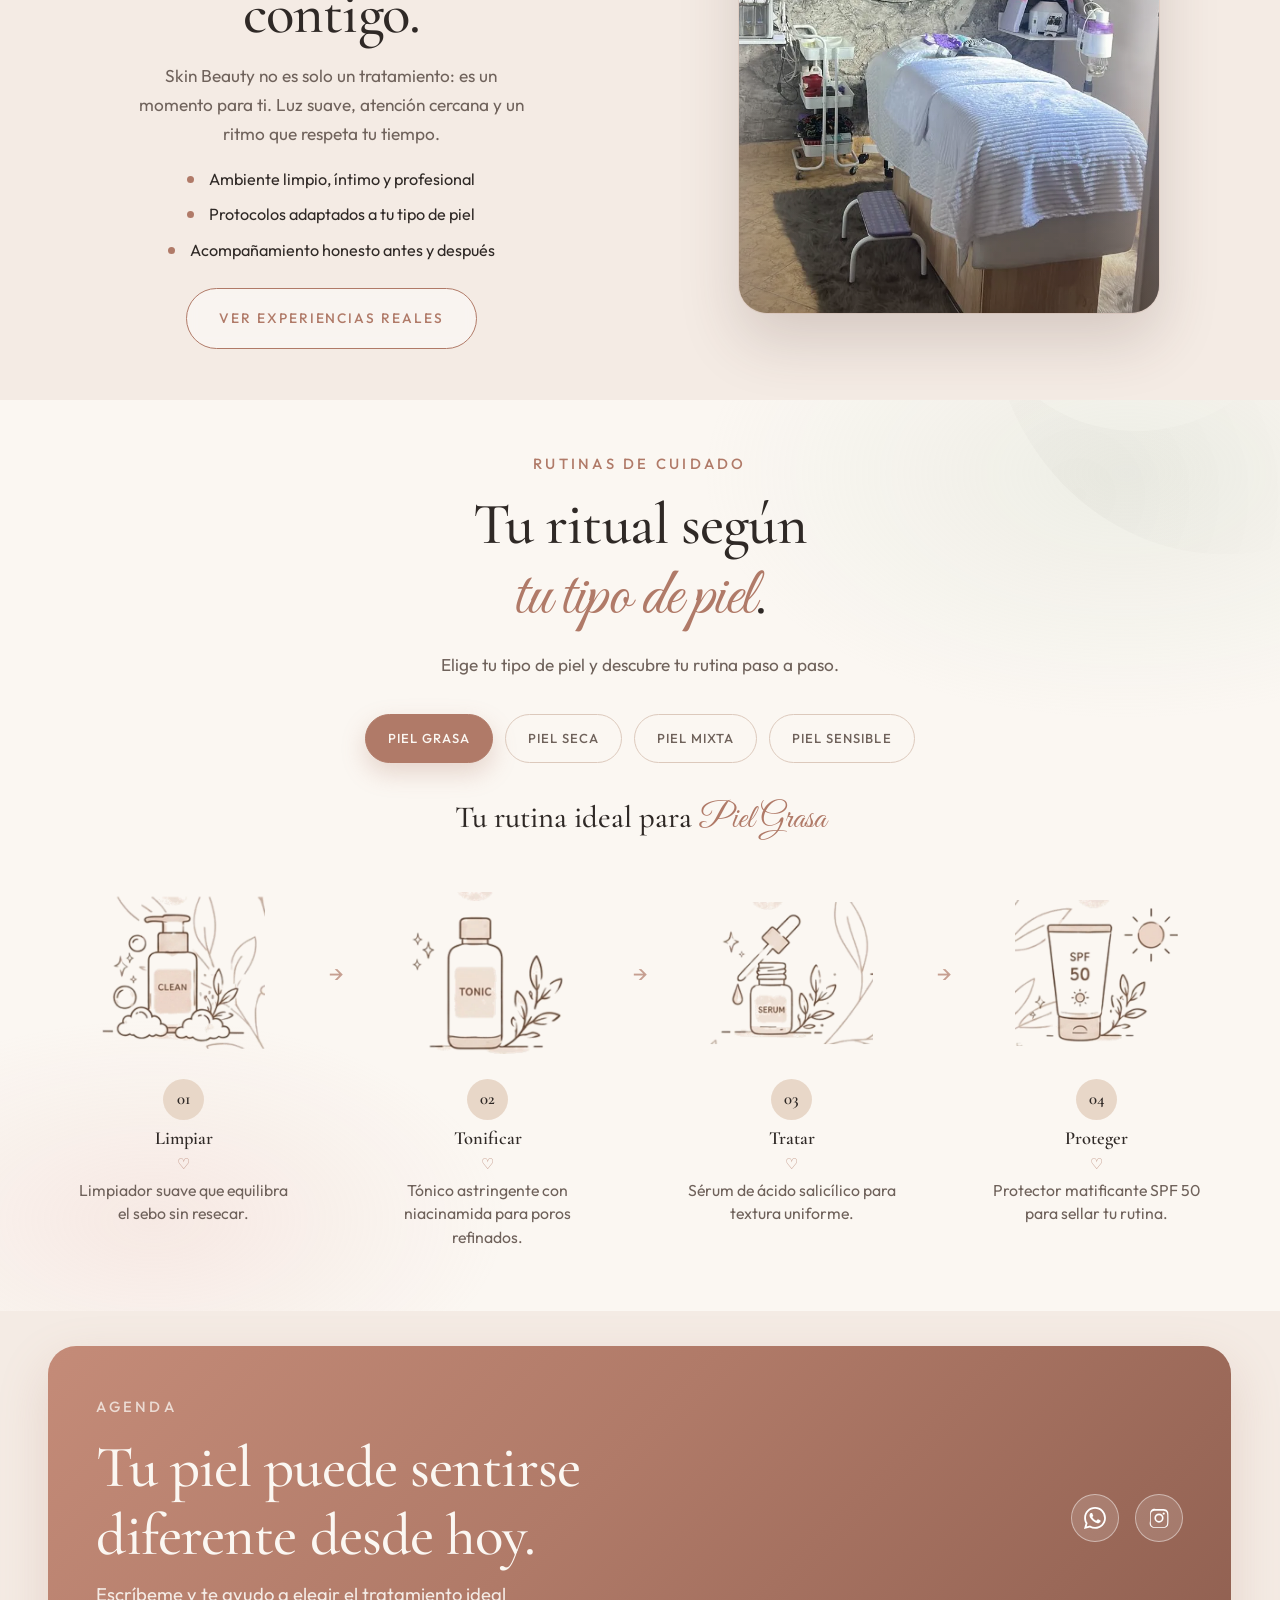
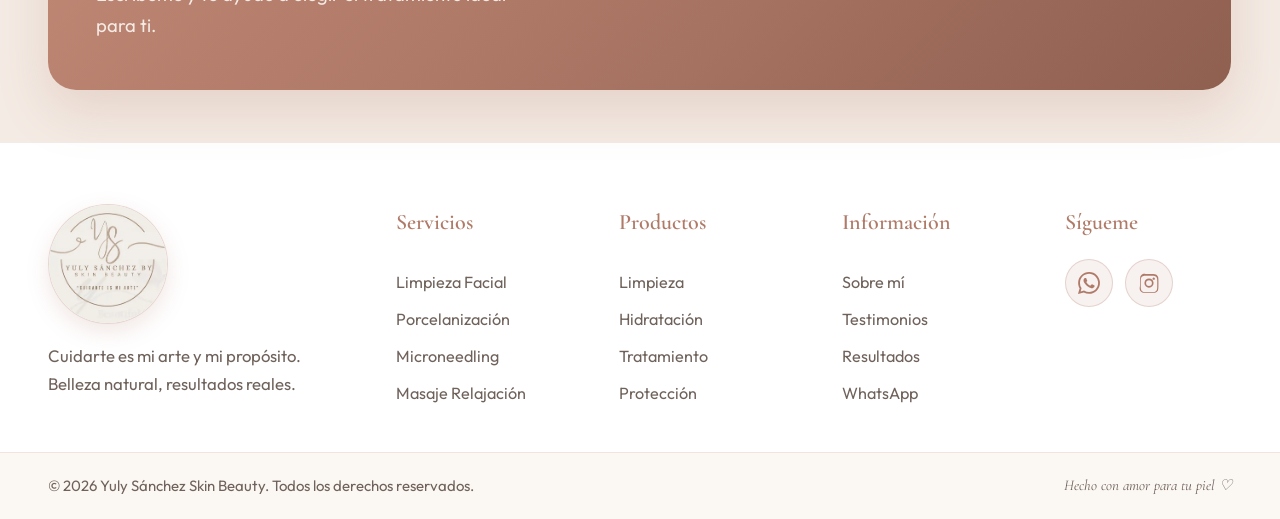
==== commit f906a0d8: "Corrige trust bar: el texto ya no pisa los iconos. Co-authored-by: Cursor <cursoragent@cursor.com>" ====
--- a/index.html
+++ b/index.html
@@ -90,7 +90,7 @@
             </span>
             <div>
               <strong>Clientes</strong>
-              <span>Satisfechos</span>
+              <span class="trust-item__label">Satisfechos</span>
             </div>
           </div>
           <div class="trust-item">
@@ -99,7 +99,7 @@
             </span>
             <div>
               <strong>Cuidado</strong>
-              <span>Con propósito</span>
+              <span class="trust-item__label">Con propósito</span>
             </div>
           </div>
           <div class="trust-item">
@@ -108,7 +108,7 @@
             </span>
             <div>
               <strong>Espacio</strong>
-              <span>Seguro y cálido</span>
+              <span class="trust-item__label">Seguro y cálido</span>
             </div>
           </div>
           <div class="trust-item">
@@ -117,7 +117,7 @@
             </span>
             <div>
               <strong>Atención</strong>
-              <span>Cercana y real</span>
+              <span class="trust-item__label">Cercana y real</span>
             </div>
           </div>
         </div>
--- a/styles.css
+++ b/styles.css
@@ -1419,7 +1419,8 @@
   line-height: 1.2;
 }
 
-.trust-item span {
+.trust-item__label {
+  display: block;
   font-size: 0.75rem;
   color: var(--ink-soft);
   letter-spacing: 0.02em;
